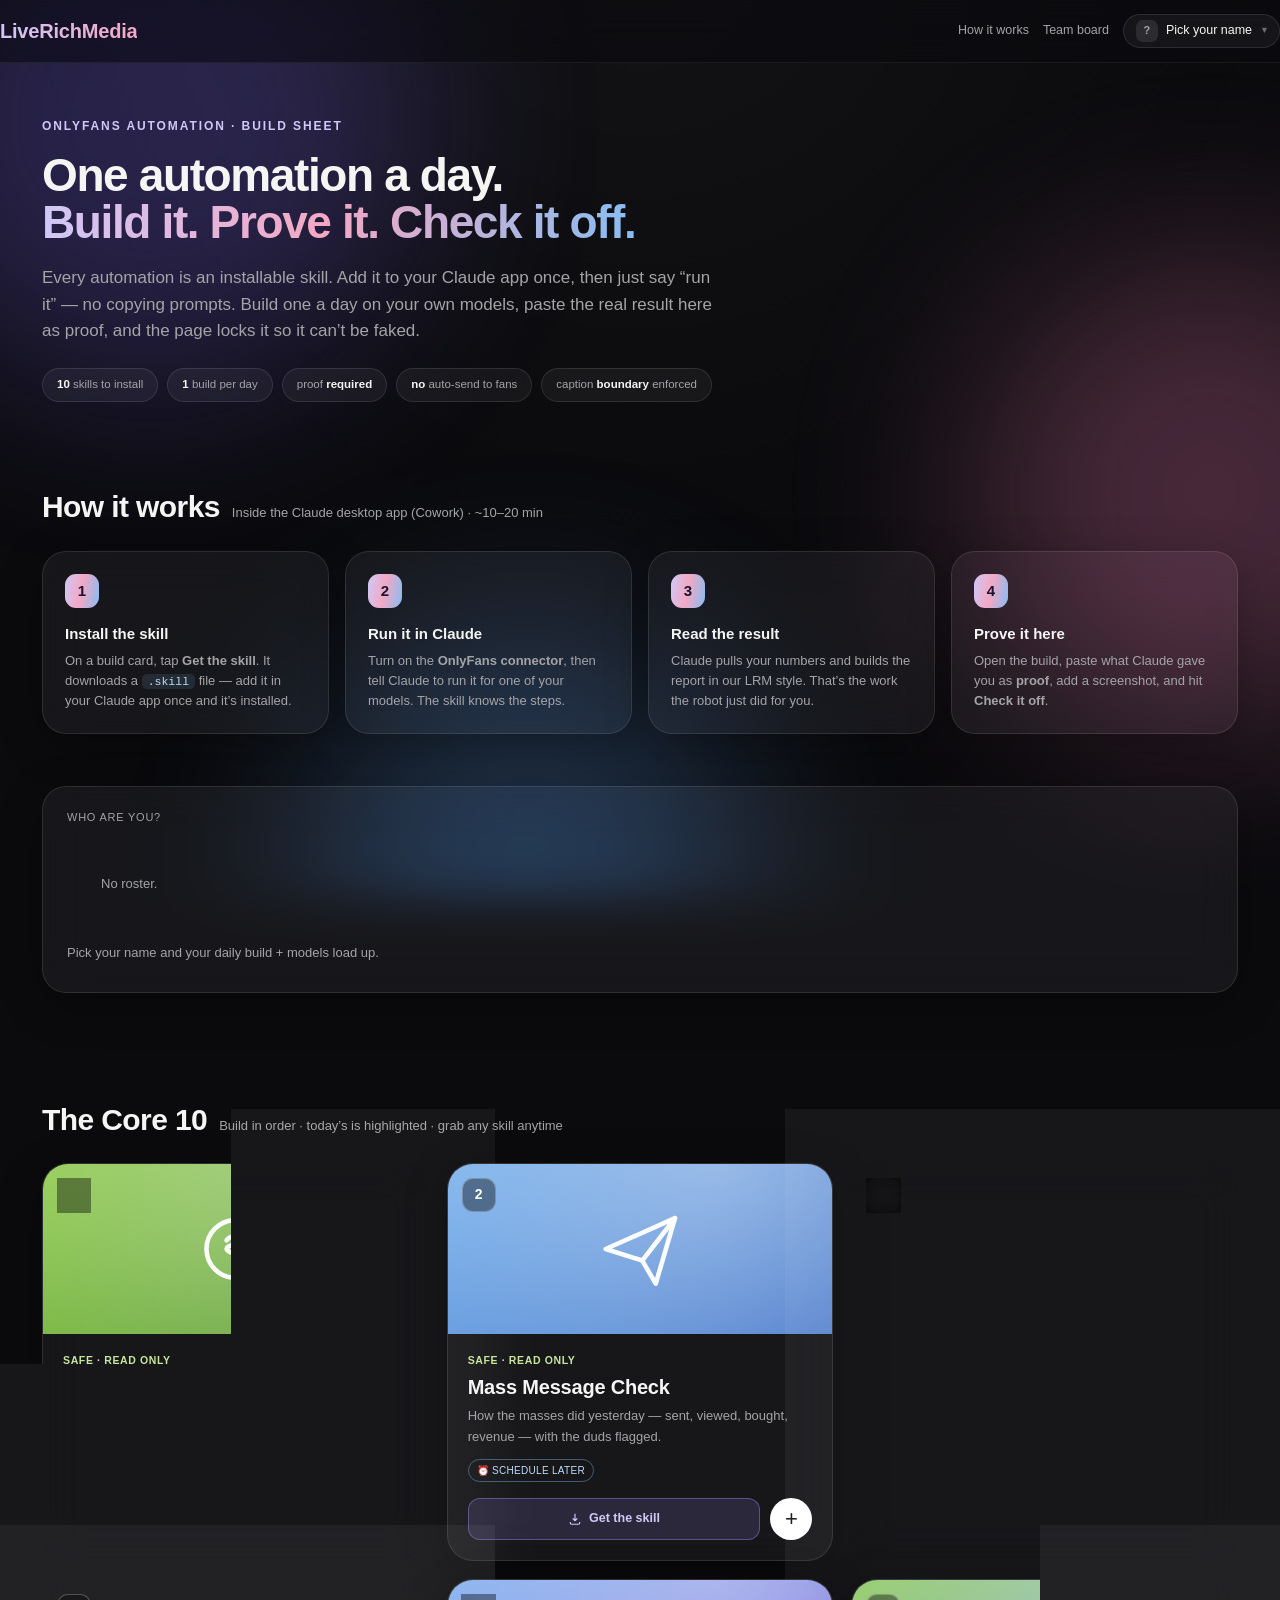
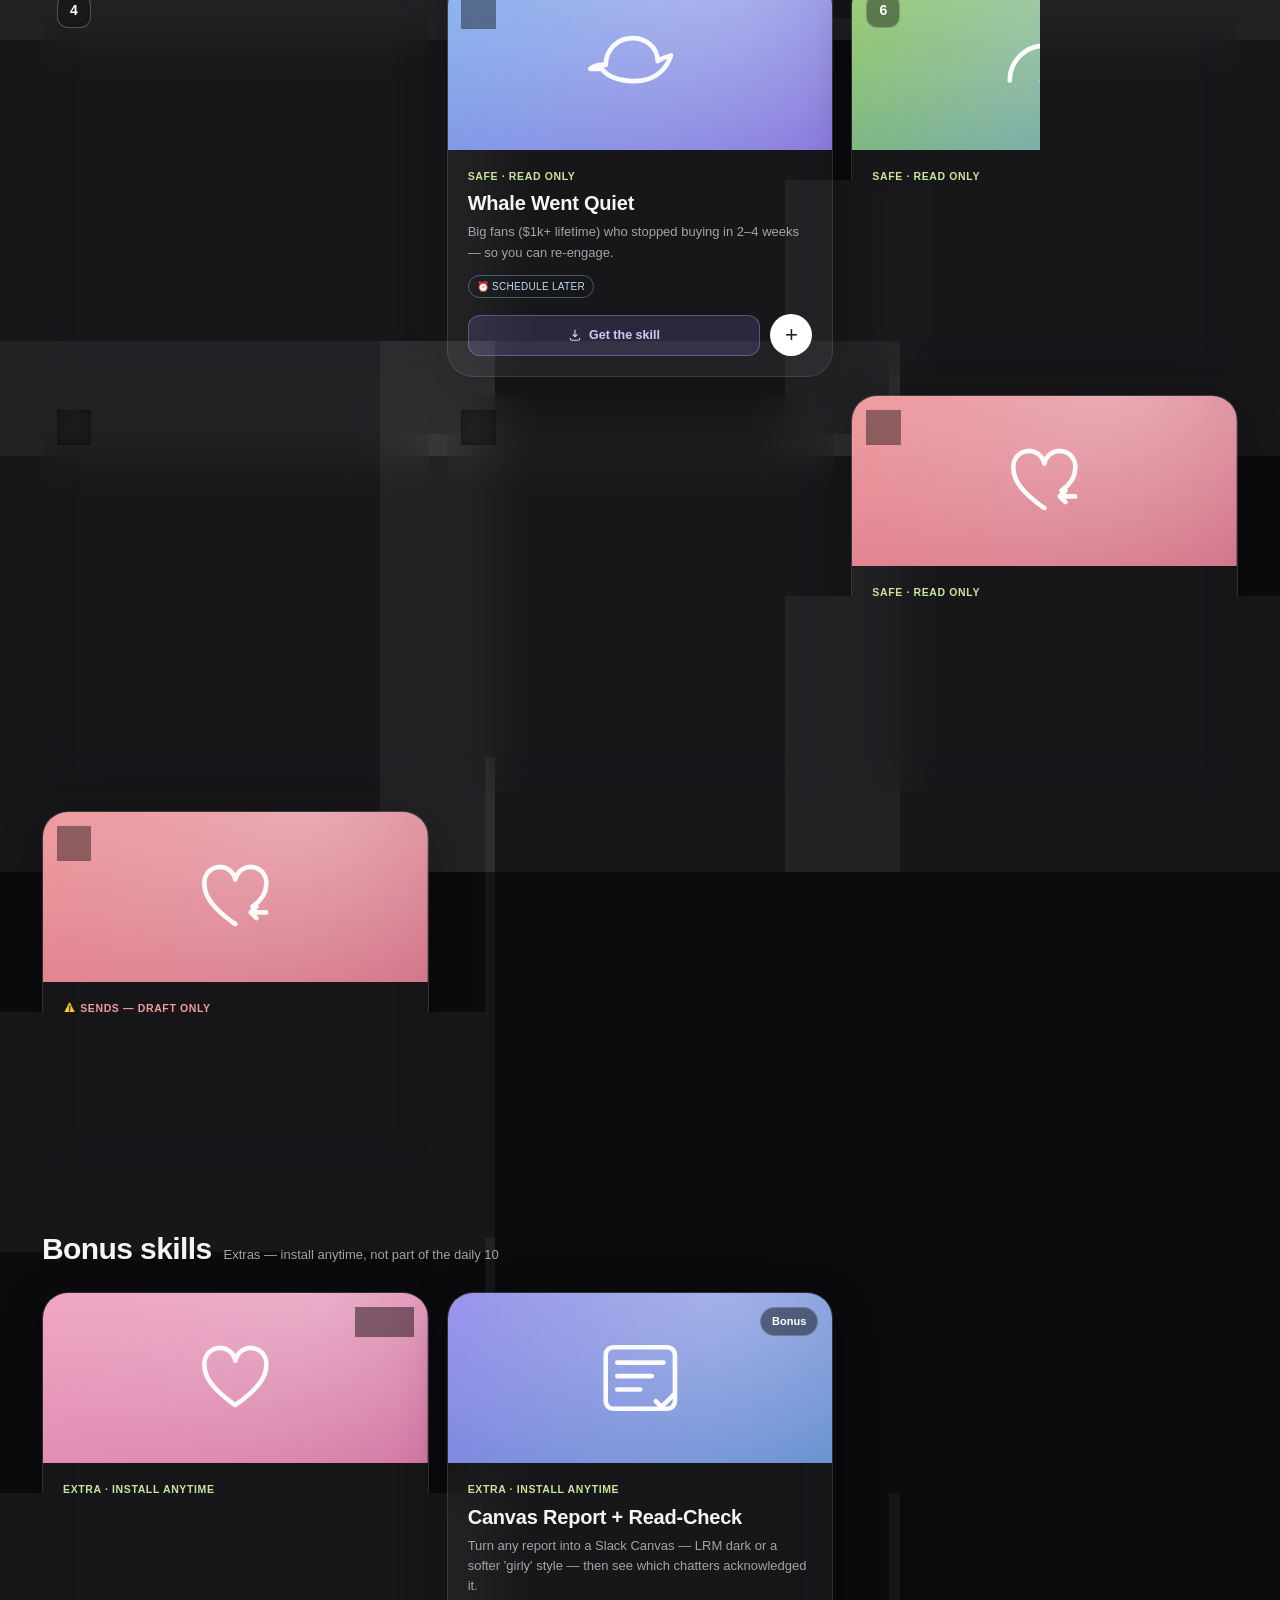
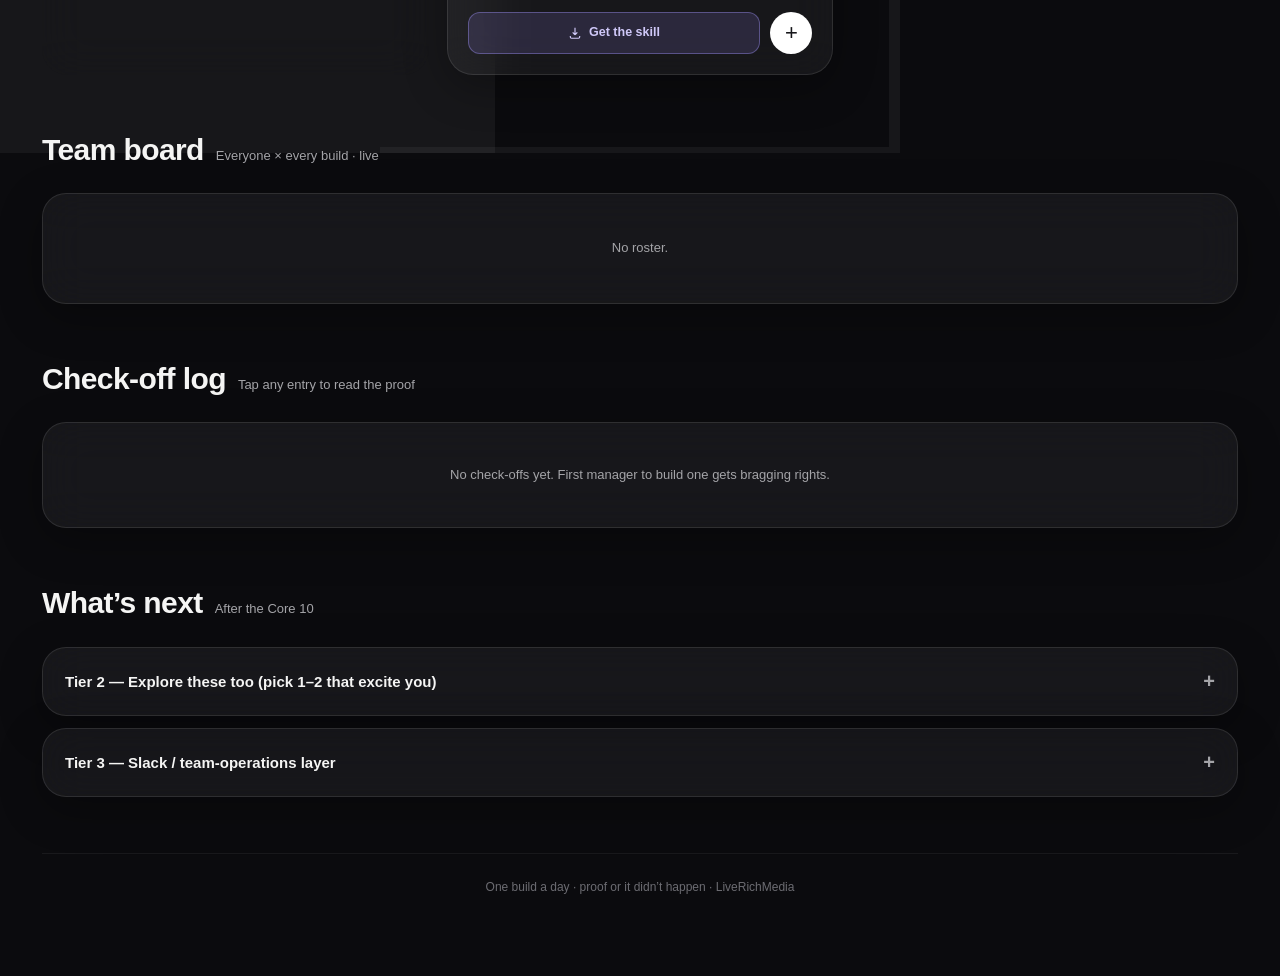
==== index.html @ c7549e35 "Graphic cards everywhere + bonus + animations" ====
<!DOCTYPE html>
<html lang="en">
<head>
<meta charset="UTF-8">
<meta name="viewport" content="width=device-width, initial-scale=1.0">
<title>LRM Build Tracker</title>
<style>
:root{
  --bg:#0b0b0e; --text:#f5f5f4; --muted:#a4a4a8; --faint:#6c6c72;
  --glass:rgba(255,255,255,0.05); --glass-2:rgba(255,255,255,0.08); --stroke:rgba(255,255,255,0.10); --stroke-2:rgba(255,255,255,0.06);
  --green:#9bd459; --green-t:#c7e69e; --amber:#f7c66e; --blue:#86bdf2; --blue-t:#bcdcfb; --purple:#9a8cf0; --purple-t:#cfc8f8; --pink:#f3a8c4; --red:#f29b9b;
  --grad:linear-gradient(100deg,#cfc8f8 0%,#f3a8c4 48%,#86bdf2 100%);
}
*{box-sizing:border-box;margin:0;padding:0}
html{scroll-behavior:smooth}
body{background:var(--bg);color:var(--text);font-family:-apple-system,BlinkMacSystemFont,"SF Pro Display","Segoe UI",Roboto,"Helvetica Neue",Arial,sans-serif;font-size:14px;line-height:1.55;-webkit-font-smoothing:antialiased;min-height:100vh;position:relative;overflow-x:hidden}
.mesh{position:fixed;inset:0;z-index:-2;overflow:hidden}
.blob{position:absolute;border-radius:50%;filter:blur(95px);opacity:.30;animation:float 24s ease-in-out infinite}
.b1{width:540px;height:540px;background:#6f5bd4;top:-150px;left:-120px}
.b2{width:480px;height:480px;background:#d36f9e;top:28%;right:-170px;animation-delay:-7s}
.b3{width:440px;height:440px;background:#4f86c6;bottom:-170px;left:24%;animation-delay:-13s}
@keyframes float{0%,100%{transform:translate(0,0) scale(1)}33%{transform:translate(44px,-32px) scale(1.08)}66%{transform:translate(-32px,44px) scale(.95)}}
.grain{position:fixed;inset:0;z-index:-1;background:radial-gradient(circle at 50% -10%,rgba(255,255,255,.04),transparent 55%);pointer-events:none}
.shell{max-width:1240px;margin:0 auto;padding:0 22px 80px}

.nav{position:sticky;top:0;z-index:60;margin:0 -22px;padding:14px 22px;background:rgba(11,11,14,0.6);backdrop-filter:blur(20px) saturate(140%);-webkit-backdrop-filter:blur(20px) saturate(140%);border-bottom:1px solid var(--stroke-2);display:flex;align-items:center;justify-content:space-between;gap:16px}
.brand{font-weight:700;font-size:20px;letter-spacing:-.01em;background:var(--grad);background-size:200% auto;-webkit-background-clip:text;background-clip:text;-webkit-text-fill-color:transparent;animation:shine 7s linear infinite}
@keyframes shine{to{background-position:200% center}}
.nav-right{display:flex;align-items:center;gap:14px;font-size:12.5px}
.nav-link{color:var(--muted);text-decoration:none;cursor:pointer}.nav-link:hover{color:var(--text)}
.who-pill{display:flex;align-items:center;gap:8px;background:var(--glass);border:1px solid var(--stroke);border-radius:999px;padding:5px 10px 5px 12px;cursor:pointer;backdrop-filter:blur(8px)}
.who-pill .dot{width:22px;height:22px;border-radius:7px;display:flex;align-items:center;justify-content:center;font-weight:700;font-size:11px}
.who-pill .chev{color:var(--faint);font-size:9px}

.hero{padding:54px 0 30px}
.hero .eyebrow{font-size:12px;letter-spacing:.16em;text-transform:uppercase;color:var(--purple-t);font-weight:600;margin-bottom:16px}
.hero h1{font-size:46px;font-weight:700;letter-spacing:-.03em;line-height:1.04}
.hero h1 .g{background:var(--grad);-webkit-background-clip:text;background-clip:text;-webkit-text-fill-color:transparent}
.hero .lede{font-size:17px;color:var(--muted);margin-top:18px;max-width:680px}
.chips{display:flex;flex-wrap:wrap;gap:9px;margin-top:24px}
.chip{font-size:11.5px;color:var(--muted);background:var(--glass);border:1px solid var(--stroke);border-radius:999px;padding:7px 14px;backdrop-filter:blur(8px)}
.chip b{color:var(--text);font-weight:600}

.glass{background:var(--glass);border:1px solid var(--stroke);border-radius:24px;backdrop-filter:blur(22px) saturate(130%);-webkit-backdrop-filter:blur(22px) saturate(130%);box-shadow:0 12px 44px rgba(0,0,0,.30)}
.reveal{opacity:0;transform:translateY(18px);transition:opacity .6s cubic-bezier(.2,.7,.2,1),transform .6s cubic-bezier(.2,.7,.2,1)}
.reveal.in{opacity:1;transform:none}

.sec{margin-top:52px}
.sec-h{display:flex;align-items:baseline;gap:12px;margin-bottom:20px;flex-wrap:wrap}
.sec-h h2{font-size:30px;font-weight:700;letter-spacing:-.02em}
.sec-h .sub{font-size:13px;color:var(--muted)}

.how{display:grid;grid-template-columns:repeat(4,1fr);gap:16px}
.step{padding:22px}
.step .n{width:34px;height:34px;border-radius:11px;background:var(--grad);color:#1a1330;font-weight:800;font-size:15px;display:flex;align-items:center;justify-content:center;margin-bottom:14px}
.step h4{font-size:15px;font-weight:600;margin-bottom:6px}
.step p{font-size:13px;color:var(--muted)}
.step code{font-family:ui-monospace,Menlo,monospace;font-size:11.5px;color:var(--blue-t);background:rgba(134,189,242,.12);padding:1px 6px;border-radius:5px}

.pickbar{padding:22px 24px}
.pb-label{font-size:11px;text-transform:uppercase;letter-spacing:.07em;color:var(--muted);margin-bottom:14px}
.mgr-row{display:flex;flex-wrap:wrap;gap:10px}
.mgr-chip{border:1px solid var(--stroke);background:rgba(255,255,255,.03);color:var(--text);border-radius:999px;padding:10px 19px;font-size:13.5px;cursor:pointer;transition:.18s}
.mgr-chip:hover{border-color:var(--purple);transform:translateY(-2px);background:rgba(154,140,240,.12)}
.mgr-chip.sel{background:var(--grad);color:#1a1330;border-color:transparent;font-weight:700}
.mgr-models{font-size:13px;color:var(--muted);margin-top:15px}.mgr-models b{color:var(--text);font-weight:600}
.mgr-note{font-size:13px;color:var(--amber);margin-top:6px}

.dash{display:grid;grid-template-columns:1.4fr 1fr 1fr;gap:16px}
.dcard{padding:24px 26px;position:relative;overflow:hidden}
.dcard .glow{position:absolute;top:-40px;right:-40px;width:150px;height:150px;border-radius:50%;filter:blur(55px);opacity:.5}
.dcard.g1 .glow{background:#9bd459}.dcard.g2 .glow{background:#86bdf2}.dcard.g3 .glow{background:#9a8cf0}
.dcard .label{font-size:11px;text-transform:uppercase;letter-spacing:.06em;color:var(--muted);position:relative}
.dcard .big{font-size:40px;font-weight:700;letter-spacing:-.03em;margin:6px 0;position:relative}
.dcard .small{font-size:13px;color:var(--muted);position:relative}
.pbar{height:10px;background:rgba(255,255,255,.08);border-radius:6px;overflow:hidden;margin-top:13px;position:relative}
.pbar>i{display:block;height:100%;background:linear-gradient(90deg,#9bd459,#c7e69e);border-radius:6px;transition:width .6s cubic-bezier(.2,.7,.2,1);position:relative}
.pbar>i::after{content:"";position:absolute;inset:0;background:linear-gradient(90deg,transparent,rgba(255,255,255,.5),transparent);transform:translateX(-100%);animation:sweep 2.6s infinite}
@keyframes sweep{to{transform:translateX(220%)}}

.spot{margin-top:16px;padding:28px;display:none;position:relative;overflow:hidden}
.spot.show{display:block}
.spot::before{content:"";position:absolute;top:-70px;left:-30px;width:240px;height:240px;border-radius:50%;background:var(--amber);filter:blur(85px);opacity:.16}
.spot.done-state::before{background:var(--green)}
.spot .kicker{font-size:11px;text-transform:uppercase;letter-spacing:.1em;color:var(--amber);font-weight:700;position:relative}
.spot.done-state .kicker{color:var(--green-t)}
.spot h3{font-size:28px;font-weight:700;letter-spacing:-.02em;margin:8px 0 6px;position:relative}
.spot .does{font-size:14px;color:var(--muted);max-width:720px;position:relative}
.spot .spot-btn{margin-top:18px;position:relative;display:inline-flex;align-items:center;gap:8px;background:#fff;color:#16161a;border:none;border-radius:999px;padding:12px 24px;font-size:14px;font-weight:600;cursor:pointer}

/* Apple-style card grid */
.grid{display:grid;grid-template-columns:repeat(auto-fill,minmax(290px,1fr));gap:18px}
.card{border-radius:26px;overflow:hidden;background:var(--glass);border:1px solid var(--stroke);backdrop-filter:blur(22px);box-shadow:0 12px 44px rgba(0,0,0,.30);display:flex;flex-direction:column;transition:transform .22s,box-shadow .22s,border-color .22s;cursor:pointer}
.card:hover{transform:translateY(-4px);box-shadow:0 22px 60px rgba(0,0,0,.4)}
.card.today{border-color:rgba(247,198,110,.6);box-shadow:0 0 0 1px rgba(247,198,110,.45),0 22px 60px rgba(0,0,0,.4)}
.card.done{border-color:rgba(155,212,89,.45)}
.card.locked{opacity:.5}
.art{position:relative;height:170px;display:block}
.art svg{width:100%;height:100%;display:block}
.art .daychip{position:absolute;top:14px;left:14px;width:34px;height:34px;border-radius:11px;background:rgba(0,0,0,.4);backdrop-filter:blur(6px);color:#fff;font-weight:700;font-size:14px;display:flex;align-items:center;justify-content:center;border:1px solid rgba(255,255,255,.25)}
.art .statechip{position:absolute;top:14px;right:14px;font-size:11px;font-weight:700;padding:5px 11px;border-radius:999px;background:rgba(0,0,0,.45);backdrop-filter:blur(6px);border:1px solid rgba(255,255,255,.2)}
.art .statechip.tdy{color:#16161a;background:var(--amber);border-color:transparent}
.art .statechip.ok{color:#16330a;background:var(--green);border-color:transparent}
.art .statechip.lk{color:#fff}
.cbody{padding:18px 20px 20px;display:flex;flex-direction:column;flex:1}
.kick{font-size:10.5px;text-transform:uppercase;letter-spacing:.06em;font-weight:700;margin-bottom:8px}
.kick.safe{color:var(--green-t)}.kick.sends{color:var(--red)}
.ctitle{font-size:20px;font-weight:700;letter-spacing:-.01em;line-height:1.15}
.cdesc{font-size:13px;color:var(--muted);margin-top:7px;flex:1}
.minibadges{display:flex;flex-wrap:wrap;gap:5px;margin-top:12px}
.mb{font-size:10px;text-transform:uppercase;letter-spacing:.03em;padding:3px 8px;border-radius:999px;border:1px solid var(--stroke);color:var(--muted)}
.mb.sched{color:var(--blue-t);border-color:rgba(134,189,242,.4)}
.mb.deep{color:var(--purple-t);border-color:rgba(154,140,240,.4)}
.mb.cap{color:var(--amber);border-color:rgba(247,198,110,.4)}
.cfoot{display:flex;align-items:center;gap:10px;margin-top:16px}
.skill-btn{flex:1;display:inline-flex;align-items:center;justify-content:center;gap:7px;background:rgba(154,140,240,.16);border:1px solid rgba(154,140,240,.42);color:var(--purple-t);border-radius:12px;padding:10px;font-size:12.5px;font-weight:600;text-decoration:none;transition:.15s}
.skill-btn:hover{background:rgba(154,140,240,.28)}
.skill-btn svg{width:14px;height:14px}
.plus{width:42px;height:42px;border-radius:50%;background:#fff;color:#16161a;border:none;font-size:22px;font-weight:400;display:flex;align-items:center;justify-content:center;cursor:pointer;flex-shrink:0;transition:.15s;line-height:1}
.plus:hover{transform:scale(1.08)}
.plus.lk{background:rgba(255,255,255,.12);color:var(--faint)}
/* motion */
@keyframes cardIn{from{opacity:0;transform:translateY(16px)}to{opacity:1;transform:none}}
.card,.tcard{animation:cardIn .55s cubic-bezier(.2,.7,.2,1) both}
.art svg{animation:breathe 9s ease-in-out infinite;transform-origin:center}
@keyframes breathe{0%,100%{transform:scale(1)}50%{transform:scale(1.045)}}
.card .art::after{content:"";position:absolute;inset:0;background:linear-gradient(115deg,transparent 30%,rgba(255,255,255,.28) 50%,transparent 70%);transform:translateX(-120%);transition:transform .8s ease}
.card:hover .art::after{transform:translateX(120%)}
/* tier graphic cards */
.tier-grid{display:grid;grid-template-columns:repeat(auto-fill,minmax(248px,1fr));gap:14px}
.tcard{border-radius:18px;overflow:hidden;background:var(--glass);border:1px solid var(--stroke);display:flex;flex-direction:column;transition:transform .2s,box-shadow .2s,border-color .2s;position:relative}
.tcard:hover{transform:translateY(-3px);box-shadow:0 16px 44px rgba(0,0,0,.34);border-color:var(--stroke)}
.tart{height:58px;position:relative;overflow:hidden}
.tart svg{width:100%;height:100%;display:block}
.tart::after{content:"";position:absolute;inset:0;background:linear-gradient(115deg,transparent 30%,rgba(255,255,255,.25) 50%,transparent 70%);transform:translateX(-120%);transition:transform .8s ease}
.tcard:hover .tart::after{transform:translateX(120%)}
.tb{padding:13px 15px 15px}
.tb .tt{font-size:13.5px;font-weight:600;letter-spacing:-.01em}
.tb .td{font-size:12px;color:var(--muted);margin-top:4px;line-height:1.45}
.tb .ttag{display:inline-block;margin-top:9px;font-size:10px;text-transform:uppercase;letter-spacing:.05em;color:var(--blue-t);background:rgba(134,189,242,.12);border:1px solid rgba(134,189,242,.3);border-radius:999px;padding:2px 8px}

/* modal */
.modal-bg{position:fixed;inset:0;z-index:100;background:rgba(0,0,0,.6);backdrop-filter:blur(8px);display:none;align-items:flex-start;justify-content:center;padding:40px 16px;overflow-y:auto}
.modal-bg.open{display:flex}
.modal{max-width:640px;width:100%;background:#161619;border:1px solid var(--stroke);border-radius:26px;overflow:hidden;box-shadow:0 30px 90px rgba(0,0,0,.6);animation:pop .25s cubic-bezier(.2,.8,.2,1)}
@keyframes pop{from{opacity:0;transform:translateY(18px) scale(.98)}to{opacity:1;transform:none}}
.m-art{height:150px;position:relative}.m-art svg{width:100%;height:100%}
.m-close{position:absolute;top:14px;right:14px;width:34px;height:34px;border-radius:50%;background:rgba(0,0,0,.5);backdrop-filter:blur(6px);border:1px solid rgba(255,255,255,.2);color:#fff;font-size:18px;cursor:pointer;display:flex;align-items:center;justify-content:center}
.m-body{padding:24px}
.m-body h3{font-size:24px;font-weight:700;letter-spacing:-.01em}
.m-body .mdesc{font-size:14px;color:var(--muted);margin-top:8px}
.m-badges{display:flex;flex-wrap:wrap;gap:6px;margin-top:14px}
.badge{font-size:10.5px;text-transform:uppercase;letter-spacing:.04em;padding:4px 10px;border-radius:999px;border:1px solid var(--stroke);color:var(--muted)}
.badge.safe{color:var(--green-t);border-color:rgba(155,212,89,.4)}
.badge.sends{color:var(--red);border-color:rgba(242,155,155,.45);background:rgba(242,155,155,.08)}
.badge.sched{color:var(--blue-t);border-color:rgba(134,189,242,.4)}
.badge.deep{color:var(--purple-t);border-color:rgba(154,140,240,.4)}
.badge.cap{color:var(--amber);border-color:rgba(247,198,110,.4)}
.m-skill{display:inline-flex;align-items:center;gap:8px;margin-top:18px;background:rgba(154,140,240,.16);border:1px solid rgba(154,140,240,.42);color:var(--purple-t);border-radius:12px;padding:11px 18px;font-size:13px;font-weight:600;text-decoration:none}
.m-skill svg{width:15px;height:15px}
.run{margin-top:18px;background:rgba(0,0,0,.28);border:1px solid var(--stroke-2);border-radius:16px;padding:18px}
.run .rt{font-size:11px;text-transform:uppercase;letter-spacing:.06em;color:var(--muted);margin-bottom:14px}
.run ol{list-style:none;counter-reset:r;display:flex;flex-direction:column;gap:13px}
.run li{counter-increment:r;position:relative;padding-left:36px;font-size:13.5px}
.run li::before{content:counter(r);position:absolute;left:0;top:-1px;width:24px;height:24px;border-radius:8px;background:var(--glass-2);border:1px solid var(--stroke);color:var(--text);font-size:11px;font-weight:700;display:flex;align-items:center;justify-content:center}
.run li .h{font-weight:600}.run li .d{color:var(--muted);display:block;margin-top:2px;font-size:12.5px}
.run code{font-family:ui-monospace,Menlo,monospace;font-size:11.5px;color:var(--blue-t);background:rgba(134,189,242,.12);padding:1px 6px;border-radius:5px}
.run .ps{color:var(--purple-t);font-weight:700}
.prompt-box{margin-top:14px;background:rgba(0,0,0,.45);border:1px solid var(--stroke);border-radius:14px;padding:14px 14px 14px 16px;position:relative}
.prompt-box .pl{font-size:10px;text-transform:uppercase;letter-spacing:.06em;color:var(--faint);margin-bottom:6px}
.prompt-box .pt{color:#e9f1e1;font-family:ui-monospace,Menlo,monospace;font-size:12.5px;white-space:pre-wrap;line-height:1.5;padding-right:74px}
.prompt-box .hl{color:var(--amber);font-weight:700}
.copy{position:absolute;top:12px;right:12px;background:var(--grad);border:none;color:#1a1330;border-radius:8px;padding:6px 14px;font-size:11.5px;font-weight:700;cursor:pointer}
.endpoint{font-size:11.5px;color:var(--muted);margin-top:12px}.endpoint code{font-family:ui-monospace,Menlo,monospace;color:var(--blue-t);font-size:11px}
.warn{border-radius:12px;padding:11px 14px;font-size:12.5px;margin-top:14px;line-height:1.5}
.warn.cap{background:rgba(247,198,110,.1);border-left:3px solid var(--amber);color:var(--amber)}
.warn.snd{background:rgba(242,155,155,.1);border-left:3px solid var(--red);color:var(--red)}
.warn b{font-weight:700}
.form{margin-top:18px}
.form .fl{font-size:11px;text-transform:uppercase;letter-spacing:.05em;color:var(--muted);margin-bottom:8px;font-weight:600}
.form textarea{width:100%;min-height:120px;background:rgba(0,0,0,.4);border:1px solid var(--stroke);border-radius:12px;color:var(--text);padding:12px 14px;font-size:13px;font-family:ui-monospace,Menlo,monospace;resize:vertical;line-height:1.5}
.form textarea:focus{outline:none;border-color:var(--purple)}
.cc{font-size:11px;color:var(--faint);margin-top:6px}.cc.ok{color:var(--green-t)}
.filerow{display:flex;align-items:center;gap:10px;margin-top:14px;flex-wrap:wrap}
.filerow input[type=file]{font-size:12px;color:var(--muted)}
.submit{margin-top:16px;width:100%;background:linear-gradient(90deg,#9bd459,#7fc04a);color:#16330a;border:none;border-radius:13px;padding:13px;font-size:14.5px;font-weight:700;cursor:pointer;transition:.15s}
.submit:hover{filter:brightness(1.06)}.submit:disabled{opacity:.4;cursor:not-allowed}
.fmsg{font-size:12.5px;margin-top:10px}.fmsg.err{color:var(--red)}.fmsg.ok{color:var(--green-t)}
.proof{margin-top:16px;background:rgba(155,212,89,.08);border-left:3px solid var(--green);border-radius:12px;padding:14px 16px;font-size:12.5px}
.proof .pm{color:var(--green-t);font-weight:600;margin-bottom:6px}
.proof pre{white-space:pre-wrap;color:var(--muted);font-size:12px;font-family:ui-monospace,Menlo,monospace;max-height:200px;overflow-y:auto}
.proof a{color:var(--blue-t)}
.lockmsg{margin-top:16px;color:var(--muted);font-size:13px;background:rgba(255,255,255,.04);border:1px solid var(--stroke-2);border-radius:12px;padding:14px}

.board-wrap{padding:10px;overflow-x:auto}
table.board{width:100%;border-collapse:collapse;font-size:12px;min-width:700px}
table.board th{font-size:10.5px;text-transform:uppercase;letter-spacing:.04em;color:var(--muted);font-weight:600;text-align:center;padding:13px 6px;border-bottom:1px solid var(--stroke)}
table.board th:first-child{text-align:left;padding-left:16px}
table.board td{padding:10px 6px;text-align:center;border-bottom:1px solid var(--stroke-2)}
table.board tr:last-child td{border-bottom:none}
table.board td:first-child{text-align:left;font-weight:600;white-space:nowrap;padding-left:16px}
table.board tr:hover td{background:rgba(255,255,255,.03)}
.cell{display:inline-flex;align-items:center;justify-content:center;width:24px;height:24px;border-radius:7px;font-size:11px}
.cell.done{background:rgba(155,212,89,.22);color:var(--green-t);border:1px solid rgba(155,212,89,.5)}
.cell.pending{background:rgba(255,255,255,.04);color:#46464a;border:1px solid var(--stroke-2)}
.cnt{font-variant-numeric:tabular-nums;color:var(--muted);font-weight:600}

.feed{padding:8px 20px}
.frow{display:flex;gap:14px;padding:15px 0;border-bottom:1px solid var(--stroke-2);font-size:13px;cursor:pointer;align-items:center}
.frow:last-child{border-bottom:none}
.fav{width:38px;height:38px;border-radius:11px;display:flex;align-items:center;justify-content:center;font-weight:700;flex-shrink:0;font-size:15px}
.finfo{flex:1;min-width:0}.fname{font-weight:600}.fmeta{color:var(--muted);font-size:12px;margin-top:1px}
.fdate{color:var(--faint);font-size:11.5px;white-space:nowrap}
.fproof{display:none;padding:0 0 14px 52px}.fproof.open{display:block}

details.ref{padding:18px 22px;margin-bottom:12px}
details.ref summary{cursor:pointer;font-size:15px;font-weight:600;list-style:none;display:flex;justify-content:space-between;align-items:center}
details.ref summary::-webkit-details-marker{display:none}
details.ref summary::after{content:"+";color:var(--muted);font-size:20px}
details.ref[open] summary::after{content:"\2013"}
details.ref .rb{margin-top:14px;font-size:13px;color:var(--muted)}
details.ref .ri{padding:9px 0;border-bottom:1px solid var(--stroke-2)}
details.ref .ri:last-child{border-bottom:none}
details.ref .ri b{color:var(--text);font-weight:600}

.empty{text-align:center;color:var(--muted);padding:34px;font-size:13px}
.foot{text-align:center;margin-top:56px;padding-top:24px;border-top:1px solid var(--stroke-2);font-size:12px;color:var(--faint)}

@media (max-width:900px){.how{grid-template-columns:1fr 1fr}.dash{grid-template-columns:1fr}.hero h1{font-size:38px}}
@media (max-width:600px){
  .shell{padding:0 14px 50px}.hero{padding:40px 0 22px}.hero h1{font-size:32px}.hero .lede{font-size:15px}
  .how{grid-template-columns:1fr}.nav-right .nav-link{display:none}.sec-h h2{font-size:24px}
  .grid{grid-template-columns:1fr}
}
</style>
</head>
<body>
<div class="mesh"><div class="blob b1"></div><div class="blob b2"></div><div class="blob b3"></div></div>
<div class="grain"></div>

<div class="nav">
  <div class="brand">LiveRichMedia</div>
  <div class="nav-right">
    <a class="nav-link" onclick="document.getElementById('how').scrollIntoView()">How it works</a>
    <a class="nav-link" onclick="document.getElementById('board').scrollIntoView()">Team board</a>
    <div class="who-pill" onclick="document.getElementById('pick').scrollIntoView()"><span class="dot" id="navDot" style="background:rgba(255,255,255,.1);color:#a4a4a8">?</span><span id="navWho">Pick your name</span><span class="chev">▼</span></div>
  </div>
</div>

<div class="shell">
  <div class="hero reveal">
    <div class="eyebrow">OnlyFans automation · build sheet</div>
    <h1>One automation a day.<br><span class="g">Build it. Prove it. Check it off.</span></h1>
    <p class="lede">Every automation is an installable skill. Add it to your Claude app once, then just say “run it” — no copying prompts. Build one a day on your own models, paste the real result here as proof, and the page locks it so it can’t be faked.</p>
    <div class="chips">
      <span class="chip"><b>10</b> skills to install</span>
      <span class="chip"><b>1</b> build per day</span>
      <span class="chip">proof <b>required</b></span>
      <span class="chip"><b>no</b> auto-send to fans</span>
      <span class="chip">caption <b>boundary</b> enforced</span>
    </div>
  </div>

  <div class="sec reveal" id="how">
    <div class="sec-h"><h2>How it works</h2><span class="sub">Inside the Claude desktop app (Cowork) · ~10–20 min</span></div>
    <div class="how">
      <div class="step glass"><div class="n">1</div><h4>Install the skill</h4><p>On a build card, tap <b>Get the skill</b>. It downloads a <code>.skill</code> file — add it in your Claude app once and it’s installed.</p></div>
      <div class="step glass"><div class="n">2</div><h4>Run it in Claude</h4><p>Turn on the <b>OnlyFans connector</b>, then tell Claude to run it for one of your models. The skill knows the steps.</p></div>
      <div class="step glass"><div class="n">3</div><h4>Read the result</h4><p>Claude pulls your numbers and builds the report in our LRM style. That’s the work the robot just did for you.</p></div>
      <div class="step glass"><div class="n">4</div><h4>Prove it here</h4><p>Open the build, paste what Claude gave you as <b>proof</b>, add a screenshot, and hit <b>Check it off</b>.</p></div>
    </div>
  </div>

  <div class="sec reveal" id="pick">
    <div class="pickbar glass">
      <div class="pb-label">Who are you?</div>
      <div class="mgr-row" id="mgrRow"><span class="empty">Loading roster…</span></div>
      <div class="mgr-models" id="mgrModels"></div>
      <div class="mgr-note" id="mgrNote"></div>
    </div>
  </div>

  <div class="sec reveal">
    <div class="dash" id="dash"></div>
    <div class="spot glass" id="spot"></div>
  </div>

  <div class="sec reveal">
    <div class="sec-h"><h2>The Core 10</h2><span class="sub">Build in order · today’s is highlighted · grab any skill anytime</span></div>
    <div class="grid" id="buildGrid"><div class="empty">Loading…</div></div>
  </div>

  <div class="sec reveal">
    <div class="sec-h"><h2>Bonus skills</h2><span class="sub">Extras — install anytime, not part of the daily 10</span></div>
    <div class="grid" id="bonusGrid"></div>
  </div>

  <div class="sec reveal" id="board">
    <div class="sec-h"><h2>Team board</h2><span class="sub">Everyone × every build · live</span></div>
    <div class="board-wrap glass" id="boardCard"><div class="empty">Loading…</div></div>
  </div>

  <div class="sec reveal">
    <div class="sec-h"><h2>Check-off log</h2><span class="sub">Tap any entry to read the proof</span></div>
    <div class="feed glass" id="feedCard"><div class="empty">Loading…</div></div>
  </div>

  <div class="sec reveal">
    <div class="sec-h"><h2>What’s next</h2><span class="sub">After the Core 10</span></div>
    <details class="ref glass"><summary>Tier 2 — Explore these too (pick 1–2 that excite you)</summary><div class="rb" id="t2"></div></details>
    <details class="ref glass"><summary>Tier 3 — Slack / team-operations layer</summary><div class="rb" id="t3"></div></details>
  </div>

  <div class="foot">One build a day · proof or it didn’t happen · LiveRichMedia</div>
</div>

<div class="modal-bg" id="modalBg" onclick="if(event.target===this)closeModal()"><div class="modal" id="modalInner"></div></div>

<script>
const SUPA='https://hqvtbfainhtkfptglfuv.supabase.co';
const KEY='eyJhbGciOiJIUzI1NiIsInR5cCI6IkpXVCJ9.eyJpc3MiOiJzdXBhYmFzZSIsInJlZiI6ImhxdnRiZmFpbmh0a2ZwdGdsZnV2Iiwicm9sZSI6ImFub24iLCJpYXQiOjE3NzE2MTI2NjEsImV4cCI6MjA4NzE4ODY2MX0.ZCxTY3aslMdcBuy3QNl5IVR4dTWn7SRM5SvkmdUgAT4';
const H={'apikey':KEY,'Authorization':'Bearer '+KEY};
const MIN_PROOF=40;
const SKILL_BASE='https://liverichtravel.github.io/lrm-build-tracker/skills/';

/* ---- per-skill art (gradient + glyph) ---- */
const ICON={
 b1:['#9bd459','#4f8f2e','<circle cx="32" cy="32" r="15"/><path d="M32 23v18M27.5 27.5a4.5 3.5 0 018 0c0 2.6-8 1.6-8 4.6a4.5 3.5 0 008 0"/>'],
 b2:['#86bdf2','#3f6fc4','<path d="M14 32 50 16 40 50 33 38z"/><path d="M33 38 50 16"/>'],
 b3:['#f7c66e','#d98f2c','<path d="M24 18h16v6a8 8 0 01-16 0zM20 19h-4v3a5 5 0 005 5M44 19h4v3a5 5 0 01-5 5M27 38h10M30 38v5M34 38v5M26 46h12"/>'],
 b4:['#9a8cf0','#5f4cc8','<path d="M14 26l8 8 10-14 10 14 8-8-4 22H18z"/>'],
 b5:['#86bdf2','#7b5fd6','<path d="M12 34c5 7 22 9 30 2 4-3 6-9 6-9-4 1-7 3-7 3 0-7-6-12-13-12-8 0-14 6-14 14 0 0-5-1-8 2zM41 28v.1"/>'],
 b6:['#9bd459','#4f86c6','<path d="M14 40a18 18 0 1136 0" /><path d="M32 40l11-8"/><circle cx="32" cy="40" r="2.5" fill="currentColor" stroke="none"/>'],
 b7:['#f7c66e','#d36f9e','<path d="M14 36h36l-4 8H18zM32 14v18M32 14l9 5-9 4" /><circle cx="46" cy="20" r="2.5" fill="currentColor" stroke="none"/>'],
 b8:['#9a8cf0','#d36f9e','<path d="M14 46V30M26 46V20M38 46V34M50 46V24"/>'],
 b9:['#f3a8c4','#c85f93','<rect x="20" y="14" width="24" height="36" rx="4"/><path d="M27 14h10v5H27zM26 28h12M26 35h9"/>'],
 b8s:['','',''],
 b10:['#f29b9b','#c85f7a','<path d="M32 46S16 36 16 26a8 8 0 0116-3 8 8 0 0116 3c0 4-3 8-7 11"/><path d="M40 40h8M40 40l3-3M40 40l3 3"/>']
};
function artSVG(b,big){
  const ic=ICON[b.id]||['#9a8cf0','#5f4cc8','<circle cx="32" cy="32" r="14"/>'];
  return `<svg viewBox="0 0 200 ${big?150:170}" preserveAspectRatio="xMidYMid slice" xmlns="http://www.w3.org/2000/svg">
    <defs>
      <linearGradient id="g-${b.id}${big?'m':''}" x1="0" y1="0" x2="1" y2="1">
        <stop offset="0" stop-color="${ic[0]}"/><stop offset="1" stop-color="${ic[1]}"/>
      </linearGradient>
      <radialGradient id="rg-${b.id}${big?'m':''}" cx="0.7" cy="0.2" r="0.9">
        <stop offset="0" stop-color="rgba(255,255,255,.35)"/><stop offset="1" stop-color="rgba(255,255,255,0)"/>
      </radialGradient>
    </defs>
    <rect width="200" height="${big?150:170}" fill="url(#g-${b.id}${big?'m':''})"/>
    <rect width="200" height="${big?150:170}" fill="url(#rg-${b.id}${big?'m':''})"/>
    <g transform="translate(${100-32} ${(big?75:85)-32})" fill="none" stroke="rgba(255,255,255,.96)" stroke-width="2.4" stroke-linecap="round" stroke-linejoin="round">${ic[2]}</g>
  </svg>`;
}

const BUILDS=[
 {id:'b1',day:1,name:'Morning Money Report',skill:'of-morning-money',sched:true,deep:false,sends:false,caption:false,
  does:"Yesterday's earnings in one card: total + subs, tips, messages — and whether she's up or down.",
  prompt:"Run my Morning Money skill for [model] (yesterday's earnings: total, subs, tips, messages, up or down vs the day before, LRM style).",
  endpoint:'getEarnings, getEarningsOverview',result:'A dark LRM card with total earnings, the breakdown, and an up/down arrow vs the prior day.'},
 {id:'b2',day:2,name:'Mass Message Check',skill:'of-mass-check',sched:true,deep:false,sends:false,caption:false,
  does:'How the masses did yesterday — sent, viewed, bought, revenue — with the duds flagged.',
  prompt:"Run my Mass Message Check skill for [model] (yesterday's masses: sent, viewed, bought, revenue; flag the duds).",
  endpoint:'massMessages, getMassMessageOverview',result:'A list of yesterday’s masses with sent/viewed/bought/revenue and the duds flagged.'},
 {id:'b3',day:3,name:'Top Sellers Library',skill:'of-top-sellers',sched:false,deep:false,sends:false,caption:true,
  does:'The captions that sold the most over 90 days — proven winners chatters should reuse.',
  prompt:"Run my Top Sellers skill for [model] (top 20 captions by number of sales over 90 days). Study only — no explicit wording.",
  endpoint:'massMessages (filter by purchases)',result:'A top-20 list of proven captions with how many times each sold.'},
 {id:'b4',day:4,name:'Top Fans / VIP Watch',skill:'of-vip-watch',sched:true,deep:false,sends:false,caption:false,
  does:'Top 20 spenders ranked, with tip/message/sub breakdown, VIPs highlighted.',
  prompt:"Run my VIP Watch skill for [model] (top 20 spenders, tips/messages/subs breakdown, VIPs highlighted).",
  endpoint:'listTopFans',result:'A ranked top-20 spender card with the breakdown and VIPs marked.'},
 {id:'b5',day:5,name:'Whale Went Quiet',skill:'of-whale-quiet',sched:true,deep:false,sends:false,caption:false,
  does:'Big fans ($1k+ lifetime) who stopped buying in 2–4 weeks — so you can re-engage.',
  prompt:"Run my Whale Went Quiet skill for [model] ($1k+ lifetime fans who haven't bought in 2–4 weeks, with their old spend).",
  endpoint:'listTopFans + transaction history',result:'A short list of lapsed whales with names and their old spend.'},
 {id:'b6',day:6,name:'Chatter Scorecard',skill:'of-chatter-scorecard',sched:true,deep:true,sends:false,caption:false,
  does:'Grades each chatter 0–100 on relationship, value, VIP funnel, dead-ends — with real examples.',
  prompt:"Run my Chatter Scorecard skill for [model] (grade each chatter 0–100 on relationship, value, VIP funnel, no dead-ends; 3 good + 3 bad real examples).",
  endpoint:'directMessages',result:'A scorecard per chatter (0–100) with three good and three bad real message examples.'},
 {id:'b7',day:7,name:'Missed-Boat Alert',skill:'of-missed-boat',sched:true,deep:true,sends:false,caption:false,
  does:'Fans who showed a buying signal this shift but got a flat reply or were left unread.',
  prompt:"Run my Missed-Boat skill for [model] (this shift's fans who showed a buying signal but got a flat reply or were left unread).",
  endpoint:'directMessages',result:'A list of buying-signal fans who slipped through this shift.'},
 {id:'b9',day:8,name:'Price-Band Read',skill:'of-price-band',sched:true,deep:false,sends:false,caption:false,
  does:'Sales split into cheap / mid / big bands — what’s working, what’s flopping, video vs photo.',
  prompt:"Run my Price-Band skill for [model] (last 3 weeks split into cheap/mid/big bands: what's selling, what's flopping, video vs photo).",
  endpoint:'massMessages, getEarnings',result:'A price-band breakdown showing winners, flops, and video-vs-photo demand.'},
 {id:'b10',day:9,name:'Daily Lesson Plan',skill:'of-daily-lesson',sched:true,deep:false,sends:false,caption:false,
  does:'One game plan: what’s selling, best price points today, 5 proven captions, who to prioritize.',
  prompt:"Run my Daily Lesson Plan skill for [model] (what's selling now, best price points today, 5 proven captions, fans to prioritize).",
  endpoint:'combines Mass Check, Top Sellers, VIP Watch, Price-Band',result:'A one-card game plan: what to push, price points, 5 captions, fans to prioritize.'},
 {id:'b8',day:10,name:'Fan Recovery Draft',skill:'of-fan-recovery',sched:false,deep:false,sends:true,caption:false,
  does:'Drafts a warm check-in to each missed fan — you approve before anything sends.',
  prompt:"Run my Fan Recovery skill for [model] (draft a check-in for each missed fan). Show me the drafts — DO NOT send until I approve.",
  endpoint:'directMessages (read) → sendMessage (only after approval)',result:'A set of draft check-in messages, one per fan — nothing sent. You review, then approve each.'}
];
/* map b8 art to its real key */
ICON['b8']=ICON['b10']; // fan recovery uses heart glyph

const BONUS=[
 {id:'x1',name:'Model Daily Report',skill:'of-model-daily-report',sends:false,
  does:"A warm daily recap for the MODEL — her wins yesterday, written to encourage. Ready for you to send on a good day.",
  prompt:"Run my Model Daily Report skill for [model]. Pull yesterday's earnings and wins, write a warm recap I can send her — lead with the good news if she's up. Draft only, I'll send it.",
  endpoint:'getEarnings, getMassMessageOverview, listTopFans',result:'A warm, on-brand recap addressed to the model — draft only, you send it.'},
 {id:'x2',name:'Canvas Report + Read-Check',skill:'of-canvas-report',sends:false,
  does:"Turn any report into a Slack Canvas — LRM dark or a softer 'girly' style — then see which chatters acknowledged it.",
  prompt:"Run my Canvas Report skill: turn [this report] into a Slack Canvas for [channel] in [LRM dark / soft girly] style, then tell me which chatters acknowledged it.",
  endpoint:'Slack canvas + reactions (acknowledgement)',result:'A Slack Canvas in your chosen style + a who-acknowledged / who-hasn’t list.'}];
ICON['x1']=['#f3a8c4','#c85f93','<path d="M32 46S16 36 16 26a8 8 0 0116-3 8 8 0 0116 3c0 10-16 20-16 20z"/>'];
ICON['x2']=['#9a8cf0','#4f86c6','<rect x="14" y="16" width="36" height="32" rx="4"/><path d="M20 24h24M20 31h18M20 38h12"/><path d="M40 44l3 3 6-6"/>'];
const byBonus=id=>BONUS.find(x=>x.id===id);

const T2=[['Spender tier auto-sorter','group every fan cheap/mid/whale so masses hit the right list'],['Refund & chargeback watch ⏰','flag disputes/refunds as they hit'],['First-time buyer catcher','spot a fan’s first-ever purchase so chatters pounce'],['Tip-chaser','fans who tip but don’t buy PPV (and vice versa)'],['Shift-over-shift comparison ⏰','same chatter vs their own normal; catch slipping early'],['Response-time check','how long fans wait for a reply'],['Unsent-content tracker','flag what should’ve been unsent and wasn’t'],['Dead-conversation reviver','fans who went quiet mid-chat, never closed'],['Content gap finder','what’s selling that we’re low on → ask model to shoot'],['OFTV / promo countdown prep','pull what worked last promo'],['Holiday & event calendar ⏰','auto-remind ahead of holidays/paydays'],['Best-performing post finder','which wall posts drove subs; repost winners'],['Caption help — the RIGHT way','study top captions & why they worked, suggest non-explicit angles. No explicit wording, ever.'],['Voice note → game plan','speak it, get a clean written plan'],['Daily viral-topics feed ⏰','trending things to talk about, into Slack'],['Shift summarizer','auto-summarize a chatter’s shift'],['Model check-in drafts','draft WhatsApp check-ins'],['Model performance report','the report you send each model'],['Manager’s morning briefing ⏰','ALL her accounts in one card'],['"What changed" detector','model dropped? compare to her best week, name what slacked'],['Win-back list','lapsed whales across all her models, ready to re-engage']];
const T3=[['Morning Slack sweep ⏰','overnight @s, urgent or unanswered messages, newspaper-style · safe read'],['Unanswered-message catcher ⏰','chatter question or model message sitting with no reply · safe read'],['Clock-out report check ⏰','who didn’t leave their end-of-shift report · safe read'],['Problem triage','simple & known → handle; real problem → flag, don’t guess · draft-and-confirm'],['Scheduled chatter check-ins ⏰','"you good? need anything?" mid-shift · simple = auto-send OK'],['Score-request reminders ⏰','auto-ping chatters to send scores X min into shift'],['Encouragement / morale pings ⏰','positive note on a good shift, gentle nudge on a slow one'],['Daily viral-topics drop ⏰','trending topics into the team channel'],['⚠️ Build note','auto-firing on a schedule needs the hosted job layer (cron/agent) — Slack Workflow Builder covers fixed-time pings only.']];

const AV=[['#cfc8f8','#26215C'],['#bcdcfb','#042C53'],['#f3a8c4','#4B1528'],['#f7c66e','#412402'],['#c7e69e','#173404'],['#9FE1CB','#04342C'],['#F0997B','#4A1B0C'],['#B4B2A9','#2C2C2A']];
let roster=[],checkoffs=[],selMgr=localStorage.getItem('bs_manager')||null;
const laToday=()=>new Date().toLocaleDateString('en-CA',{timeZone:'America/Los_Angeles'});
const esc=s=>{const d=document.createElement('div');d.textContent=s==null?'':String(s);return d.innerHTML;};
const fmtDate=d=>{const[y,m,dd]=d.split('-');return new Date(+y,+m-1,+dd).toLocaleDateString('en-US',{month:'short',day:'numeric'});};
const avatarFor=n=>{let h=0;for(const c of n)h=(h*31+c.charCodeAt(0))>>>0;return AV[h%AV.length];};
const byId=id=>BUILDS.find(b=>b.id===id);

async function loadData(){
  try{
    const[r1,r2]=await Promise.all([
      fetch(SUPA+'/rest/v1/build_sheet_roster?select=*&active=eq.true&order=sort',{headers:H}),
      fetch(SUPA+'/rest/v1/build_sheet_checkoffs?select=*&order=created_at.desc',{headers:H})]);
    roster=await r1.json();checkoffs=await r2.json();
    if(!Array.isArray(roster))roster=[];if(!Array.isArray(checkoffs))checkoffs=[];
  }catch(e){roster=[];checkoffs=[];}
  renderAll();
}
const mgrChecks=m=>checkoffs.filter(c=>c.manager===m);
const doneBuild=(m,b)=>checkoffs.find(c=>c.manager===m&&c.build_id===b);
const doneToday=m=>checkoffs.find(c=>c.manager===m&&c.checked_date===laToday());
const nextBuild=m=>{for(const b of BUILDS)if(!doneBuild(m,b.id))return b;return null;};

function renderAll(){renderMgrs();renderNav();renderDash();renderSpot();renderGrid();renderBonus();renderBoard();renderFeed();renderRef();observeReveals();}

function renderNav(){const dot=document.getElementById('navDot'),who=document.getElementById('navWho');
  if(selMgr){const a=avatarFor(selMgr);dot.style.background=a[0];dot.style.color=a[1];dot.textContent=selMgr[0];who.textContent=selMgr;}
  else{dot.style.background='rgba(255,255,255,.1)';dot.style.color='#a4a4a8';dot.textContent='?';who.textContent='Pick your name';}}
function renderMgrs(){
  document.getElementById('mgrRow').innerHTML=roster.map(r=>`<button class="mgr-chip${r.manager===selMgr?' sel':''}" onclick="pickMgr('${esc(r.manager)}')">${esc(r.manager)}</button>`).join('')||'<span class="empty">No roster.</span>';
  const r=roster.find(x=>x.manager===selMgr);
  document.getElementById('mgrModels').innerHTML=r?'<b>Your models:</b> '+r.models.map(esc).join(' · '):'Pick your name and your daily build + models load up.';
  document.getElementById('mgrNote').textContent=r&&r.note?'⚠ '+r.note:'';}
function pickMgr(m){selMgr=m;localStorage.setItem('bs_manager',m);renderAll();document.getElementById('pick').scrollIntoView({behavior:'smooth'});}

function renderDash(){const el=document.getElementById('dash');if(!selMgr){el.innerHTML='';return;}
  const mine=mgrChecks(selMgr).length,tToday=checkoffs.filter(c=>c.checked_date===laToday()).length,total=checkoffs.length;
  el.innerHTML=`
   <div class="dcard glass g1"><div class="glow"></div><div class="label">${esc(selMgr)} — your progress</div><div class="big">${mine}/10</div>
     <div class="pbar"><i style="width:${mine*10}%"></i></div><div class="small" style="margin-top:9px">${10-mine} build${10-mine===1?'':'s'} left in the Core 10</div></div>
   <div class="dcard glass g2"><div class="glow"></div><div class="label">Team built today</div><div class="big">${tToday}/${roster.length}</div><div class="small">${fmtDate(laToday())}</div></div>
   <div class="dcard glass g3"><div class="glow"></div><div class="label">Total proven</div><div class="big">${total}</div><div class="small">of ${roster.length*10} across the team</div></div>`;}

function renderSpot(){const el=document.getElementById('spot');if(!selMgr){el.className='spot glass';el.innerHTML='';return;}
  const dt=doneToday(selMgr),nb=nextBuild(selMgr);
  if(dt){el.className='spot glass show done-state';el.innerHTML=`<div class="kicker">✓ Today is done</div><h3>Nice — you built “${esc(dt.build_name)}”</h3><p class="does">Your next build unlocks tomorrow. Check the team board to see how everyone else is doing.</p>`;}
  else if(nb){el.className='spot glass show';el.innerHTML=`<div class="kicker">Today’s build · #${nb.day} of 10</div><h3>${esc(nb.name)}</h3><p class="does">${esc(nb.does)}</p><button class="spot-btn" onclick="openBuild('${nb.id}')">Open today’s build →</button>`;}
  else{el.className='spot glass show done-state';el.innerHTML=`<div class="kicker">🏁 Tier 1 complete</div><h3>All 10 built and proven</h3><p class="does">Pick 1–2 from Tier 2 that excite you.</p>`;}}

function renderGrid(){const el=document.getElementById('buildGrid');
  const nb=selMgr?nextBuild(selMgr):null,dt=selMgr?doneToday(selMgr):null;
  el.innerHTML=BUILDS.map(b=>{
    const done=selMgr?doneBuild(selMgr,b.id):null;
    const isToday=selMgr&&nb&&nb.id===b.id&&!dt;
    const locked=selMgr&&!done&&!isToday;
    let state='';
    if(done)state=`<span class="statechip ok">✓ ${fmtDate(done.checked_date)}</span>`;
    else if(isToday)state=`<span class="statechip tdy">Today</span>`;
    else if(locked)state=`<span class="statechip lk">🔒</span>`;
    let mb='';
    if(b.sched)mb+='<span class="mb sched">⏰ schedule later</span>';
    if(b.deep)mb+='<span class="mb deep">deeper dig</span>';
    if(b.caption)mb+='<span class="mb cap">caption rule</span>';
    const dl=`<svg viewBox="0 0 24 24" fill="none" stroke="currentColor" stroke-width="2"><path d="M12 3v12m0 0l-4-4m4 4l4-4M4 17v2a2 2 0 002 2h12a2 2 0 002-2v-2"/></svg>`;
    return `<div class="card${isToday?' today':''}${done?' done':''}${locked?' locked':''}" style="animation-delay:${BUILDS.indexOf(b)*45}ms" onclick="openBuild('${b.id}')">
      <div class="art">${artSVG(b,false)}<span class="daychip">${b.day}</span>${state}</div>
      <div class="cbody">
        <div class="kick ${b.sends?'sends':'safe'}">${b.sends?'⚠️ Sends — draft only':'Safe · read only'}</div>
        <div class="ctitle">${esc(b.name)}</div>
        <div class="cdesc">${esc(b.does)}</div>
        ${mb?`<div class="minibadges">${mb}</div>`:''}
        <div class="cfoot">
          <a class="skill-btn" href="${SKILL_BASE}${b.skill}.skill" download onclick="event.stopPropagation()">${dl} Get the skill</a>
          <button class="plus${locked?' lk':''}" onclick="event.stopPropagation();openBuild('${b.id}')" title="Open">${locked?'🔒':'+'}</button>
        </div>
      </div>
    </div>`;
  }).join('');
}

function renderBonus(){const el=document.getElementById('bonusGrid');if(!el)return;
  const dl=`<svg viewBox="0 0 24 24" fill="none" stroke="currentColor" stroke-width="2"><path d="M12 3v12m0 0l-4-4m4 4l4-4M4 17v2a2 2 0 002 2h12a2 2 0 002-2v-2"/></svg>`;
  el.innerHTML=BONUS.map((b,i)=>`<div class="card" style="animation-delay:${i*45}ms" onclick="openInfo('${b.id}')">
    <div class="art">${artSVG(b,false)}<span class="statechip" style="color:#fff">Bonus</span></div>
    <div class="cbody">
      <div class="kick safe">Extra · install anytime</div>
      <div class="ctitle">${esc(b.name)}</div>
      <div class="cdesc">${esc(b.does)}</div>
      <div class="cfoot">
        <a class="skill-btn" href="${SKILL_BASE}${b.skill}.skill" download onclick="event.stopPropagation()">${dl} Get the skill</a>
        <button class="plus" onclick="event.stopPropagation();openInfo('${b.id}')" title="Open">+</button>
      </div>
    </div></div>`).join('');
}
function openInfo(id){
  const b=byBonus(id); if(!b)return;
  const dl=`<svg viewBox="0 0 24 24" fill="none" stroke="currentColor" stroke-width="2"><path d="M12 3v12m0 0l-4-4m4 4l4-4M4 17v2a2 2 0 002 2h12a2 2 0 002-2v-2"/></svg>`;
  const hp=esc(b.prompt).replace(/\[model\]/g,'<span class="hl">[model]</span>').replace(/\[channel\]/g,'<span class="hl">[channel]</span>').replace(/\[this report\]/g,'<span class="hl">[this report]</span>').replace(/\[LRM dark \/ soft girly\]/g,'<span class="hl">[LRM dark / soft girly]</span>');
  document.getElementById('modalInner').innerHTML=`
    <div class="m-art">${artSVG(b,true)}<button class="m-close" onclick="closeModal()">✕</button></div>
    <div class="m-body">
      <h3>${esc(b.name)}</h3><div class="mdesc">${esc(b.does)}</div>
      <div class="m-badges"><span class="badge safe">Bonus · not part of the daily 10</span></div>
      <a class="m-skill" href="${SKILL_BASE}${b.skill}.skill" download>${dl} Get the skill</a>
      <div class="run"><div class="rt">How to run it</div><ol>
        <li><span class="h">Install the skill</span><span class="d">Tap <span class="ps">Get the skill</span>, add the <code>.skill</code> file in your Claude app.</span></li>
        <li><span class="h">Tell Claude to run it</span><span class="d">It builds: <i>${esc(b.result)}</i></span></li>
      </ol>
      <div class="prompt-box"><div class="pl">Say this to Claude — tap copy</div><div class="pt">${hp}</div><button class="copy" onclick="copyBonus('${b.id}',this)">Copy</button></div>
      <div class="endpoint">Uses: <code>${esc(b.endpoint)}</code></div>
      ${id==='x2'?'<div class="warn cap"><b>Read-check, honestly:</b> Slack can’t prove a silent view. This checks who reacted ✅ / tapped acknowledge — that part is provable.</div>':'<div class="warn snd"><b>Goes to the model, not fans.</b> Draft only — you send it yourself.</div>'}
      </div>
    </div>`;
  document.getElementById('modalBg').classList.add('open');document.body.style.overflow='hidden';
}
function copyBonus(id,btn){navigator.clipboard.writeText(byBonus(id).prompt).then(()=>{btn.textContent='Copied ✓';setTimeout(()=>btn.textContent='Copy',1500);});}

/* ---- modal ---- */
function openBuild(id){
  const b=byId(id); if(!b)return;
  const done=selMgr?doneBuild(selMgr,id):null;
  const nb=selMgr?nextBuild(selMgr):null, dt=selMgr?doneToday(selMgr):null;
  const isToday=selMgr&&nb&&nb.id===id&&!dt;
  const locked=selMgr&&!done&&!isToday;
  const dl=`<svg viewBox="0 0 24 24" fill="none" stroke="currentColor" stroke-width="2"><path d="M12 3v12m0 0l-4-4m4 4l4-4M4 17v2a2 2 0 002 2h12a2 2 0 002-2v-2"/></svg>`;
  let badges=`<span class="badge ${b.sends?'sends':'safe'}">${b.sends?'⚠️ Sends — draft only':'Safe · read only'}</span>`;
  if(b.sched)badges+='<span class="badge sched">⏰ schedule after proven</span>';
  if(b.deep)badges+='<span class="badge deep">deeper dig · slower</span>';
  if(b.caption)badges+='<span class="badge cap">caption boundary</span>';
  const hp=esc(b.prompt).replace(/\[model\]/g,'<span class="hl">[model]</span>');
  let mid='';
  if(!selMgr){
    mid=`<div class="lockmsg">Pick your name at the top of the page first, then open today’s build.</div>`;
  } else if(done){
    mid=`<div class="proof"><div class="pm">✓ Proof · checked off ${fmtDate(done.checked_date)}</div><pre>${esc(done.proof_text)}</pre>${done.screenshot_url?`<a href="${esc(done.screenshot_url)}" target="_blank">View screenshot →</a>`:''}</div>`;
  } else if(isToday){
    mid=`<div class="run"><div class="rt">How to run this build</div><ol>
        <li><span class="h">Install the skill</span><span class="d">Tap <span class="ps">Get the skill</span> below, then add the <code>.skill</code> file in your Claude app.</span></li>
        <li><span class="h">Turn on the OnlyFans connector</span><span class="d">In Claude, make sure OnlyFans is connected.</span></li>
        <li><span class="h">Tell Claude to run it</span><span class="d">Swap <code>[model]</code> for one of your own. It builds: <i>${esc(b.result)}</i></span></li>
        <li><span class="h">Paste the result as proof</span><span class="d">Copy what Claude gave you into the box, add a screenshot, check it off.</span></li>
      </ol>
      <div class="prompt-box"><div class="pl">Say this to Claude — tap copy</div><div class="pt">${hp}</div><button class="copy" onclick="copyPrompt('${b.id}',this)">Copy</button></div>
      <div class="endpoint">Pulls from: <code>${esc(b.endpoint)}</code></div>
      ${b.caption?'<div class="warn cap"><b>Caption boundary:</b> study captions and why they worked only. Claude will NOT write explicit wording — this protects the account from bans.</div>':''}
      ${b.sends?'<div class="warn snd"><b>⚠️ This one can send.</b> It only drafts. Nothing goes to a fan until you personally approve each message.</div>':''}
    </div>
    <div class="form">
      <div class="fl">Proof — paste what Claude actually gave you (min ${MIN_PROOF} characters)</div>
      <textarea id="m-proof" placeholder="Paste the report Claude produced when you ran the skill…" oninput="mCount()"></textarea>
      <div class="cc" id="m-cc">0 / ${MIN_PROOF}</div>
      <div class="filerow"><span class="fl" style="margin:0">Screenshot (encouraged)</span><input type="file" id="m-shot" accept="image/*"></div>
      <button class="submit" id="m-btn" onclick="submitCheckoff('${b.id}')">Check it off ✓</button>
      <div class="fmsg" id="m-msg"></div>
    </div>`;
  } else if(locked){
    const need=nb?nb.day:'?';
    mid=`<div class="prompt-box"><div class="pl">Say this to Claude (once it’s your turn)</div><div class="pt">${hp}</div><button class="copy" onclick="copyPrompt('${b.id}',this)">Copy</button></div>
      <div class="lockmsg">🔒 This unlocks after you finish build #${need}. You build one a day, in order — but you can install this skill now so it’s ready.</div>`;
  }
  document.getElementById('modalInner').innerHTML=`
    <div class="m-art">${artSVG(b,true)}<button class="m-close" onclick="closeModal()">✕</button></div>
    <div class="m-body">
      <h3>${esc(b.name)}</h3>
      <div class="mdesc">${esc(b.does)}</div>
      <div class="m-badges">${badges}</div>
      <a class="m-skill" href="${SKILL_BASE}${b.skill}.skill" download>${dl} Get the skill</a>
      ${mid}
    </div>`;
  document.getElementById('modalBg').classList.add('open');
  document.body.style.overflow='hidden';
}
function closeModal(){document.getElementById('modalBg').classList.remove('open');document.body.style.overflow='';}
document.addEventListener('keydown',e=>{if(e.key==='Escape')closeModal();});
function mCount(){const t=document.getElementById('m-proof').value.trim(),cc=document.getElementById('m-cc');cc.textContent=t.length+' / '+MIN_PROOF;cc.className='cc'+(t.length>=MIN_PROOF?' ok':'');}
function copyPrompt(id,btn){navigator.clipboard.writeText(byId(id).prompt).then(()=>{btn.textContent='Copied ✓';setTimeout(()=>btn.textContent='Copy',1500);});}

async function submitCheckoff(id){
  const b=byId(id),msg=document.getElementById('m-msg'),btn=document.getElementById('m-btn');
  const proof=document.getElementById('m-proof').value.trim();
  if(!selMgr){msg.className='fmsg err';msg.textContent='Pick your name first.';return;}
  if(proof.length<MIN_PROOF){msg.className='fmsg err';msg.textContent='Proof too short — paste the real result ('+MIN_PROOF+'+ characters).';return;}
  btn.disabled=true;msg.className='fmsg';msg.textContent='Submitting…';let url=null;
  try{
    const fe=document.getElementById('m-shot');
    if(fe.files&&fe.files[0]){const f=fe.files[0],ext=(f.name.split('.').pop()||'png').toLowerCase().replace(/[^a-z0-9]/g,'');
      const path=encodeURIComponent(selMgr.toLowerCase())+'/'+id+'-'+Date.now()+'.'+ext;
      const up=await fetch(SUPA+'/storage/v1/object/build-proofs/'+path,{method:'POST',headers:{...H,'content-type':f.type||'image/png'},body:f});
      if(up.ok)url=SUPA+'/storage/v1/object/public/build-proofs/'+path;
      else{msg.className='fmsg err';msg.textContent='Screenshot upload failed ('+up.status+'). Remove it or try again.';btn.disabled=false;return;}}
    const res=await fetch(SUPA+'/rest/v1/build_sheet_checkoffs',{method:'POST',headers:{...H,'content-type':'application/json','prefer':'return=representation'},
      body:JSON.stringify({manager:selMgr,build_id:id,build_name:b.name,proof_text:proof,screenshot_url:url})});
    if(res.ok){msg.className='fmsg ok';msg.textContent='✓ Checked off — locked in. Proof can’t be changed.';await loadData();setTimeout(closeModal,900);}
    else{const e=await res.json().catch(()=>({}));msg.className='fmsg err';
      if((e.message||'').includes('one_per_day'))msg.textContent='You already checked off a build today. One per day — next unlocks tomorrow.';
      else if((e.message||'').includes('one_build_once'))msg.textContent='This build is already checked off for you.';
      else msg.textContent='Failed: '+(e.message||res.status);btn.disabled=false;}
  }catch(err){msg.className='fmsg err';msg.textContent='Network error: '+err.message;btn.disabled=false;}
}

function renderBoard(){const el=document.getElementById('boardCard');if(!roster.length){el.innerHTML='<div class="empty">No roster.</div>';return;}
  let h='<table class="board"><tr><th>Manager</th>'+BUILDS.map(b=>`<th title="${esc(b.name)}">${b.day}</th>`).join('')+'<th>Done</th><th>Today</th></tr>';
  for(const r of roster){const mine=mgrChecks(r.manager),today=doneToday(r.manager);
    h+=`<tr><td>${esc(r.manager)}</td>`+BUILDS.map(b=>{const d=doneBuild(r.manager,b.id);return `<td><span class="cell ${d?'done':'pending'}" title="${esc(b.name)}${d?' · '+fmtDate(d.checked_date):''}">${d?'✓':''}</span></td>`;}).join('')+`<td class="cnt">${mine.length}/10</td><td>${today?'<span style="color:var(--green-t)">✓</span>':'<span style="color:#555">—</span>'}</td></tr>`;}
  el.innerHTML=h+'</table>';}

function renderFeed(){const el=document.getElementById('feedCard');
  if(!checkoffs.length){el.innerHTML='<div class="empty">No check-offs yet. First manager to build one gets bragging rights.</div>';return;}
  el.innerHTML=checkoffs.slice(0,50).map((c,i)=>{const a=avatarFor(c.manager);
    return `<div class="frow" onclick="document.getElementById('fp-${i}').classList.toggle('open')">
      <div class="fav" style="background:${a[0]};color:${a[1]}">${esc(c.manager[0])}</div>
      <div class="finfo"><div class="fname">${esc(c.manager)} · ${esc(c.build_name)}</div><div class="fmeta">${esc(c.proof_text.slice(0,100))}${c.proof_text.length>100?'… (tap to read)':''}</div></div>
      <div class="fdate">${fmtDate(c.checked_date)}</div></div>
      <div class="fproof" id="fp-${i}"><div class="proof"><div class="pm">Full proof</div><pre>${esc(c.proof_text)}</pre>${c.screenshot_url?`<a href="${esc(c.screenshot_url)}" target="_blank">View screenshot →</a>`:''}</div></div>`;}).join('');}

const TPAL=[['#9bd459','#4f8f2e'],['#86bdf2','#3f6fc4'],['#f7c66e','#d98f2c'],['#9a8cf0','#5f4cc8'],['#f3a8c4','#c85f93'],['#9FE1CB','#2f8f76'],['#F0997B','#b8542f'],['#bcdcfb','#5b8fd0']];
function tierCard(x,i){
  const p=TPAL[i%TPAL.length];
  const sched=/⏰/.test(x[0]); const warn=/⚠️/.test(x[0]);
  const title=esc(x[0]).replace('⏰','').replace('⚠️','').trim();
  const art=`<svg viewBox="0 0 200 58" preserveAspectRatio="none" xmlns="http://www.w3.org/2000/svg"><defs><linearGradient id="t${i}" x1="0" y1="0" x2="1" y2="1"><stop offset="0" stop-color="${p[0]}"/><stop offset="1" stop-color="${p[1]}"/></linearGradient></defs><rect width="200" height="58" fill="url(#t${i})"/><circle cx="168" cy="14" r="30" fill="rgba(255,255,255,.18)"/><circle cx="150" cy="44" r="16" fill="rgba(255,255,255,.10)"/></svg>`;
  return `<div class="tcard" style="animation-delay:${i*30}ms"><div class="tart">${art}</div><div class="tb"><div class="tt">${title}</div><div class="td">${esc(x[1])}</div>${sched?'<span class="ttag">⏰ scheduled</span>':''}${warn?'<span class="ttag" style="color:var(--amber);background:rgba(247,198,110,.12);border-color:rgba(247,198,110,.3)">build note</span>':''}</div></div>`;
}
function renderRef(){
  document.getElementById('t2').innerHTML='<div class="tier-grid">'+T2.map((x,i)=>tierCard(x,i)).join('')+'</div>';
  document.getElementById('t3').innerHTML='<div class="tier-grid">'+T3.map((x,i)=>tierCard(x,i)).join('')+'</div>';}

let io;
function observeReveals(){
  if(!io)io=new IntersectionObserver(es=>es.forEach(e=>{if(e.isIntersecting){e.target.classList.add('in');io.unobserve(e.target);}}),{threshold:.06});
  document.querySelectorAll('.reveal:not(.in)').forEach(el=>io.observe(el));
}
loadData();
setInterval(loadData,120000);
</script>
</body>
</html>
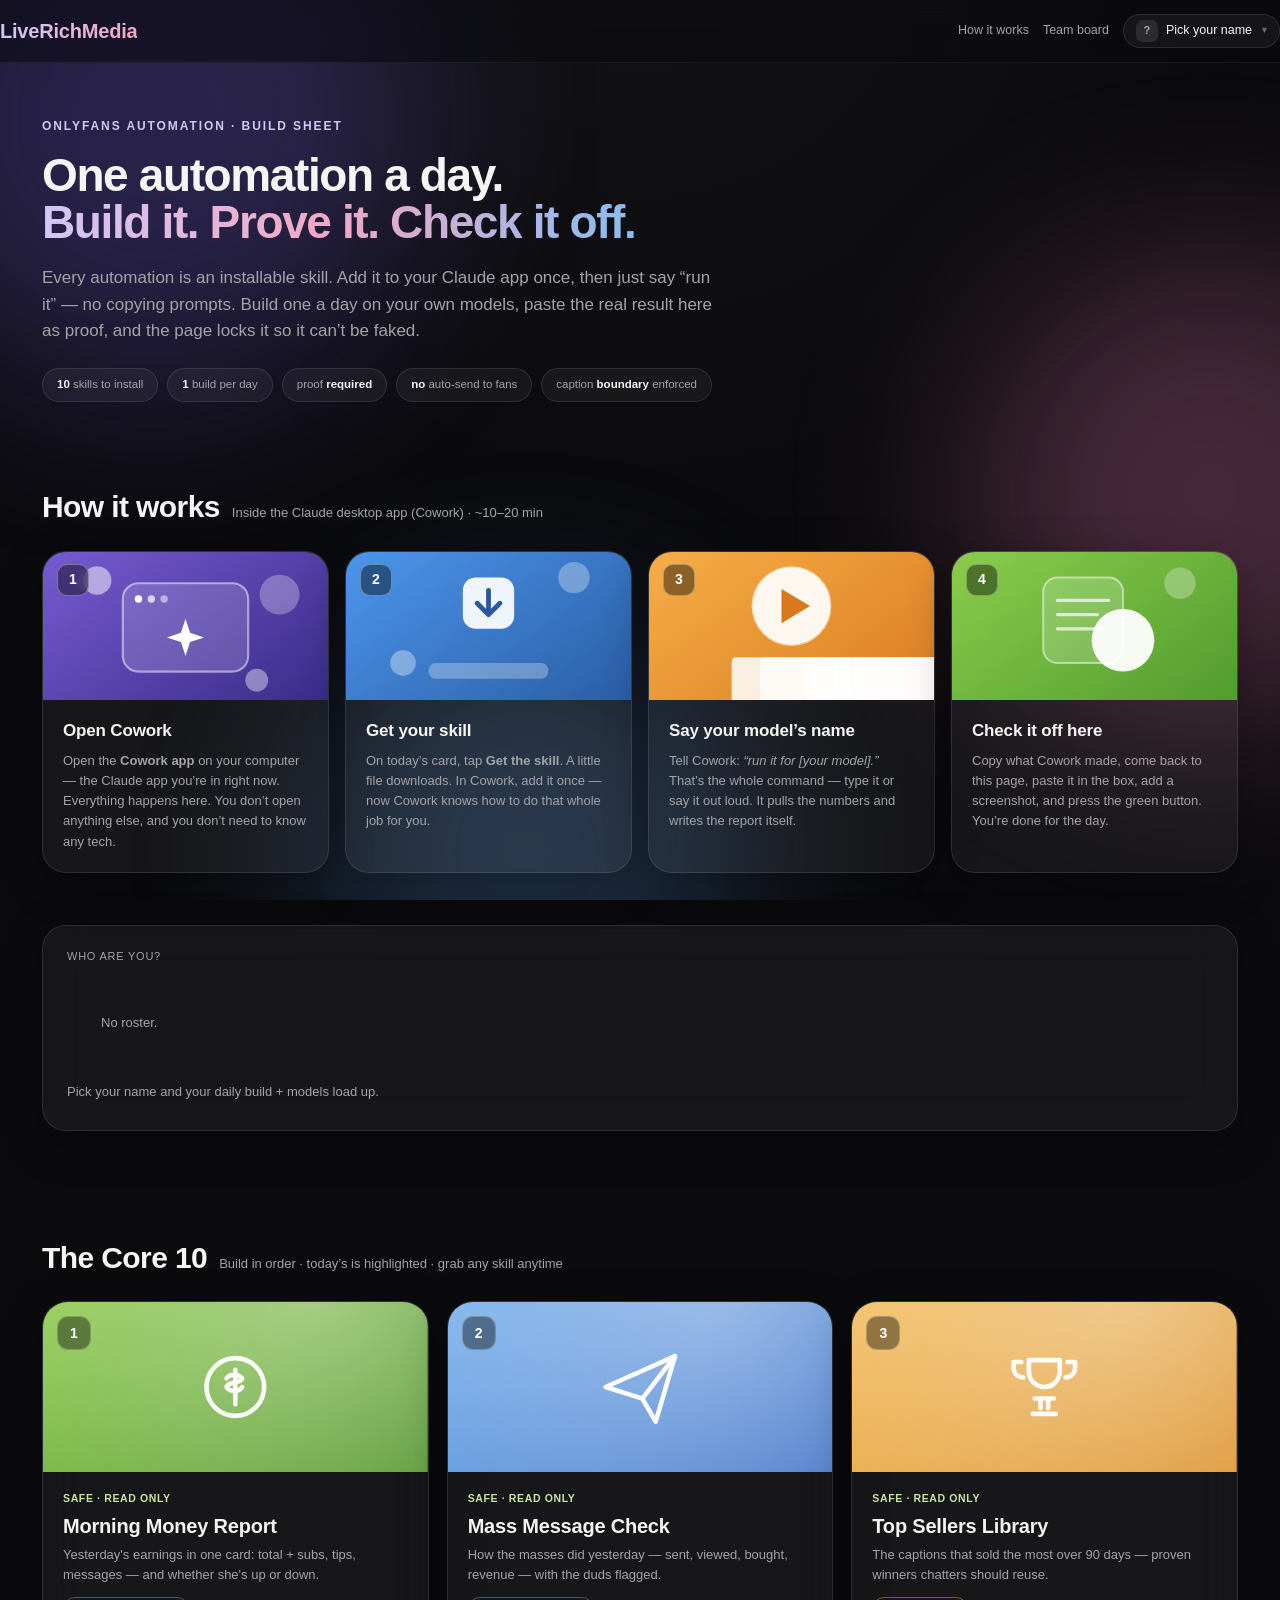
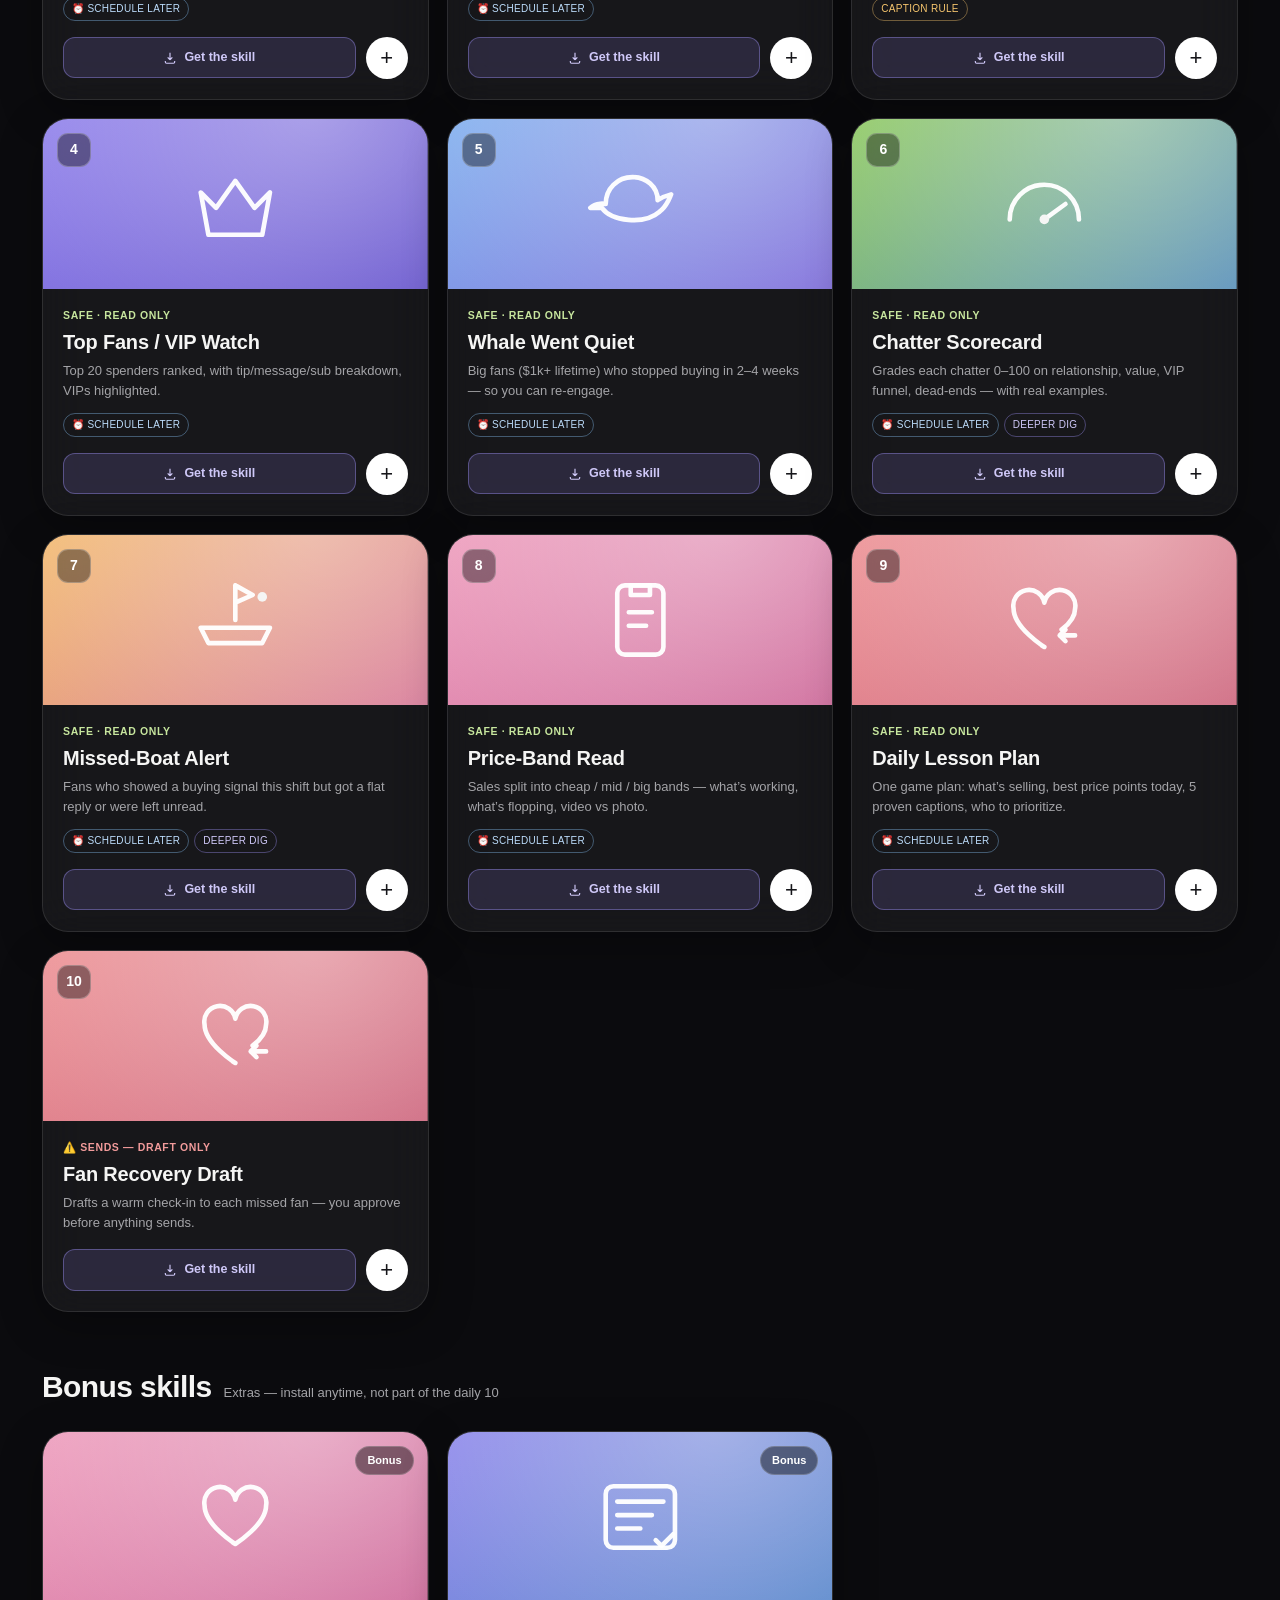
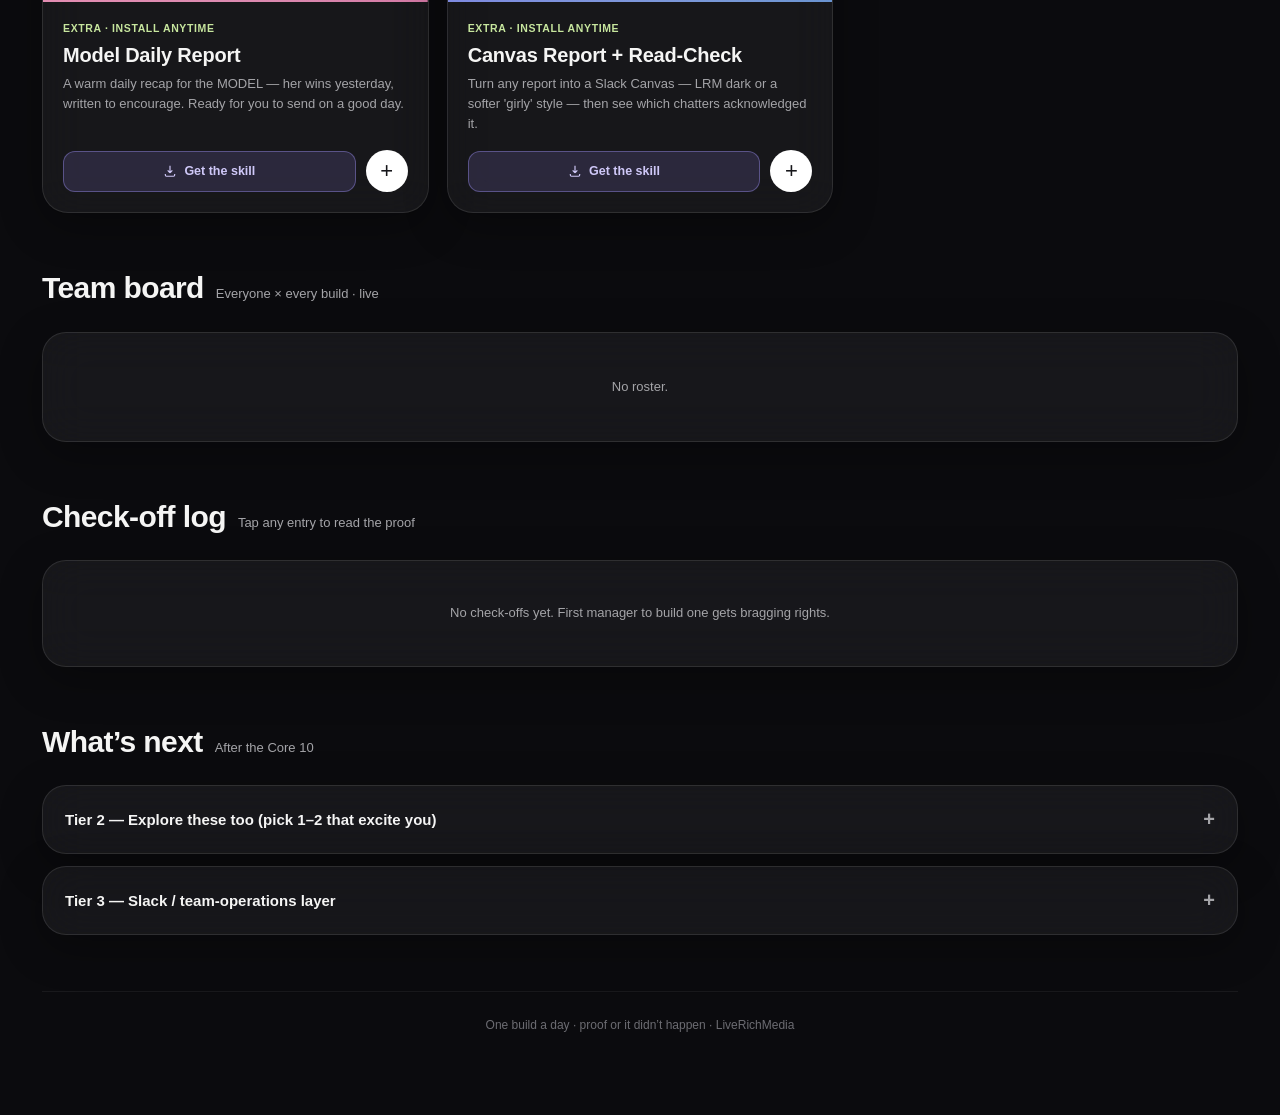
==== commit 9187ba6e: "Cinematic animated how-it-works cards + Cowork baby-steps" ====
--- a/index.html
+++ b/index.html
@@ -138,6 +138,27 @@
 .tb .tt{font-size:13.5px;font-weight:600;letter-spacing:-.01em}
 .tb .td{font-size:12px;color:var(--muted);margin-top:4px;line-height:1.45}
 .tb .ttag{display:inline-block;margin-top:9px;font-size:10px;text-transform:uppercase;letter-spacing:.05em;color:var(--blue-t);background:rgba(134,189,242,.12);border:1px solid rgba(134,189,242,.3);border-radius:999px;padding:2px 8px}
+/* cinematic how-it-works cards */
+.stepc{background:var(--glass);border:1px solid var(--stroke);border-radius:24px;overflow:hidden;display:flex;flex-direction:column;box-shadow:0 12px 44px rgba(0,0,0,.3);transition:transform .25s,box-shadow .25s;animation:cardIn .55s cubic-bezier(.2,.7,.2,1) both}
+.stepc:hover{transform:translateY(-5px);box-shadow:0 24px 64px rgba(0,0,0,.45)}
+.scene{height:148px;position:relative;overflow:hidden}
+.scene svg{width:100%;height:100%;display:block}
+.scene .num{position:absolute;top:12px;left:14px;width:32px;height:32px;border-radius:10px;background:rgba(0,0,0,.42);backdrop-filter:blur(6px);border:1px solid rgba(255,255,255,.32);color:#fff;font-weight:800;font-size:14px;display:flex;align-items:center;justify-content:center;z-index:2}
+.scene::after{content:"";position:absolute;inset:0;background:linear-gradient(115deg,transparent 32%,rgba(255,255,255,.22) 50%,transparent 68%);transform:translateX(-120%);transition:transform .85s ease}
+.stepc:hover .scene::after{transform:translateX(120%)}
+.sb{padding:18px 20px 20px}
+.sb h4{font-size:17px;font-weight:700;letter-spacing:-.01em}
+.sb p{font-size:13px;color:var(--muted);margin-top:7px}
+.sb code{font-family:ui-monospace,Menlo,monospace;font-size:11.5px;color:var(--blue-t);background:rgba(134,189,242,.12);padding:1px 6px;border-radius:5px}
+.fl1{animation:orb 5s ease-in-out infinite}.fl2{animation:orb 6.4s ease-in-out infinite}.fl3{animation:orb 5.7s ease-in-out infinite}.fl4{animation:orb 7s ease-in-out infinite}
+@keyframes orb{50%{transform:translateY(-9px)}}
+.bob{animation:bob 2.3s ease-in-out infinite}@keyframes bob{50%{transform:translateY(8px)}}
+.pulse{transform-box:fill-box;transform-origin:center;animation:pls 2.1s ease-in-out infinite}@keyframes pls{50%{transform:scale(1.13)}}
+.ring{transform-box:fill-box;transform-origin:center;animation:ringp 2.1s ease-in-out infinite}@keyframes ringp{0%{opacity:.6;transform:scale(.8)}70%{opacity:0;transform:scale(1.5)}100%{opacity:0}}
+.bar{transform-box:fill-box;transform-origin:bottom;animation:rise 1.8s ease-in-out infinite}
+.bar.b2{animation-delay:.18s}.bar.b3{animation-delay:.36s}.bar.b4{animation-delay:.54s}
+@keyframes rise{0%,100%{transform:scaleY(.4)}50%{transform:scaleY(1)}}
+.check{stroke-dasharray:48;stroke-dashoffset:48;animation:draw 2.6s ease-in-out infinite}@keyframes draw{0%,15%{stroke-dashoffset:48}55%,100%{stroke-dashoffset:0}}
 
 /* modal */
 .modal-bg{position:fixed;inset:0;z-index:100;background:rgba(0,0,0,.6);backdrop-filter:blur(8px);display:none;align-items:flex-start;justify-content:center;padding:40px 16px;overflow-y:auto}
@@ -264,10 +285,22 @@
   <div class="sec reveal" id="how">
     <div class="sec-h"><h2>How it works</h2><span class="sub">Inside the Claude desktop app (Cowork) · ~10–20 min</span></div>
     <div class="how">
-      <div class="step glass"><div class="n">1</div><h4>Install the skill</h4><p>On a build card, tap <b>Get the skill</b>. It downloads a <code>.skill</code> file — add it in your Claude app once and it’s installed.</p></div>
-      <div class="step glass"><div class="n">2</div><h4>Run it in Claude</h4><p>Turn on the <b>OnlyFans connector</b>, then tell Claude to run it for one of your models. The skill knows the steps.</p></div>
-      <div class="step glass"><div class="n">3</div><h4>Read the result</h4><p>Claude pulls your numbers and builds the report in our LRM style. That’s the work the robot just did for you.</p></div>
-      <div class="step glass"><div class="n">4</div><h4>Prove it here</h4><p>Open the build, paste what Claude gave you as <b>proof</b>, add a screenshot, and hit <b>Check it off</b>.</p></div>
+      <div class="stepc" style="animation-delay:0ms">
+        <div class="scene"><span class="num">1</span><svg viewBox="0 0 200 148" preserveAspectRatio="xMidYMid slice" xmlns="http://www.w3.org/2000/svg"><defs><linearGradient id="hw1" x1="0" y1="0" x2="1" y2="1"><stop offset="0" stop-color="#7b5fd6"/><stop offset="1" stop-color="#352883"/></linearGradient></defs><rect width="200" height="148" fill="url(#hw1)"/><circle class="fl1" cx="38" cy="42" r="10" fill="rgba(255,255,255,.5)"/><circle class="fl2" cx="166" cy="52" r="14" fill="rgba(255,255,255,.28)"/><circle class="fl3" cx="150" cy="112" r="8" fill="rgba(255,255,255,.4)"/><rect x="56" y="44" width="88" height="62" rx="11" fill="rgba(255,255,255,.15)" stroke="rgba(255,255,255,.5)" stroke-width="1.5"/><circle cx="67" cy="55" r="2.6" fill="#fff"/><circle cx="76" cy="55" r="2.6" fill="rgba(255,255,255,.7)"/><circle cx="85" cy="55" r="2.6" fill="rgba(255,255,255,.5)"/><g class="fl4" transform="translate(100 82)" fill="#fff"><path d="M0 -13 L3.2 -3.2 L13 0 L3.2 3.2 L0 13 L-3.2 3.2 L-13 0 L-3.2 -3.2 Z"/></g></svg></div>
+        <div class="sb"><h4>Open Cowork</h4><p>Open the <b>Cowork app</b> on your computer — the Claude app you’re in right now. Everything happens here. You don’t open anything else, and you don’t need to know any tech.</p></div>
+      </div>
+      <div class="stepc" style="animation-delay:70ms">
+        <div class="scene"><span class="num">2</span><svg viewBox="0 0 200 148" preserveAspectRatio="xMidYMid slice" xmlns="http://www.w3.org/2000/svg"><defs><linearGradient id="hw2" x1="0" y1="0" x2="1" y2="1"><stop offset="0" stop-color="#4f9bf2"/><stop offset="1" stop-color="#27599f"/></linearGradient></defs><rect width="200" height="148" fill="url(#hw2)"/><circle class="fl1" cx="40" cy="100" r="9" fill="rgba(255,255,255,.35)"/><circle class="fl2" cx="160" cy="40" r="11" fill="rgba(255,255,255,.3)"/><rect x="58" y="100" width="84" height="11" rx="5" fill="rgba(255,255,255,.28)"/><g class="bob"><rect x="82" y="40" width="36" height="36" rx="9" fill="rgba(255,255,255,.92)"/><path d="M100 49 v16 M92 58 l8 8 8 -8" stroke="#27599f" stroke-width="3.4" fill="none" stroke-linecap="round" stroke-linejoin="round"/></g></svg></div>
+        <div class="sb"><h4>Get your skill</h4><p>On today’s card, tap <b>Get the skill</b>. A little file downloads. In Cowork, add it once — now Cowork knows how to do that whole job for you.</p></div>
+      </div>
+      <div class="stepc" style="animation-delay:140ms">
+        <div class="scene"><span class="num">3</span><svg viewBox="0 0 200 148" preserveAspectRatio="xMidYMid slice" xmlns="http://www.w3.org/2000/svg"><defs><linearGradient id="hw3" x1="0" y1="0" x2="1" y2="1"><stop offset="0" stop-color="#f7b24a"/><stop offset="1" stop-color="#d9791f"/></linearGradient></defs><rect width="200" height="148" fill="url(#hw3)"/><circle class="ring" cx="100" cy="60" r="27" fill="none" stroke="rgba(255,255,255,.6)" stroke-width="2"/><g class="pulse"><circle cx="100" cy="60" r="27" fill="rgba(255,255,255,.92)"/><path d="M93 48 l20 12 -20 12 z" fill="#d9791f"/></g><rect class="bar b1" x="58" y="96" width="12" height="26" rx="3" fill="rgba(255,255,255,.85)"/><rect class="bar b2" x="78" y="96" width="12" height="26" rx="3" fill="rgba(255,255,255,.7)"/><rect class="bar b3" x="110" y="96" width="12" height="26" rx="3" fill="rgba(255,255,255,.7)"/><rect class="bar b4" x="130" y="96" width="12" height="26" rx="3" fill="rgba(255,255,255,.85)"/></svg></div>
+        <div class="sb"><h4>Say your model’s name</h4><p>Tell Cowork: <i>“run it for [your model].”</i> That’s the whole command — type it or say it out loud. It pulls the numbers and writes the report itself.</p></div>
+      </div>
+      <div class="stepc" style="animation-delay:210ms">
+        <div class="scene"><span class="num">4</span><svg viewBox="0 0 200 148" preserveAspectRatio="xMidYMid slice" xmlns="http://www.w3.org/2000/svg"><defs><linearGradient id="hw4" x1="0" y1="0" x2="1" y2="1"><stop offset="0" stop-color="#8fd14f"/><stop offset="1" stop-color="#4d982c"/></linearGradient></defs><rect width="200" height="148" fill="url(#hw4)"/><circle class="fl2" cx="160" cy="44" r="11" fill="rgba(255,255,255,.28)"/><rect x="64" y="40" width="56" height="60" rx="10" fill="rgba(255,255,255,.16)" stroke="rgba(255,255,255,.5)" stroke-width="1.4"/><path d="M74 56 h36 M74 66 h28 M74 76 h32" stroke="rgba(255,255,255,.7)" stroke-width="2.4" stroke-linecap="round"/><circle cx="120" cy="84" r="22" fill="rgba(255,255,255,.94)"/><path class="check" d="M110 84 l7 7 14 -15" stroke="#4d982c" stroke-width="4.2" fill="none" stroke-linecap="round" stroke-linejoin="round"/></svg></div>
+        <div class="sb"><h4>Check it off here</h4><p>Copy what Cowork made, come back to this page, paste it in the box, add a screenshot, and press the green button. You’re done for the day.</p></div>
+      </div>
     </div>
   </div>
 
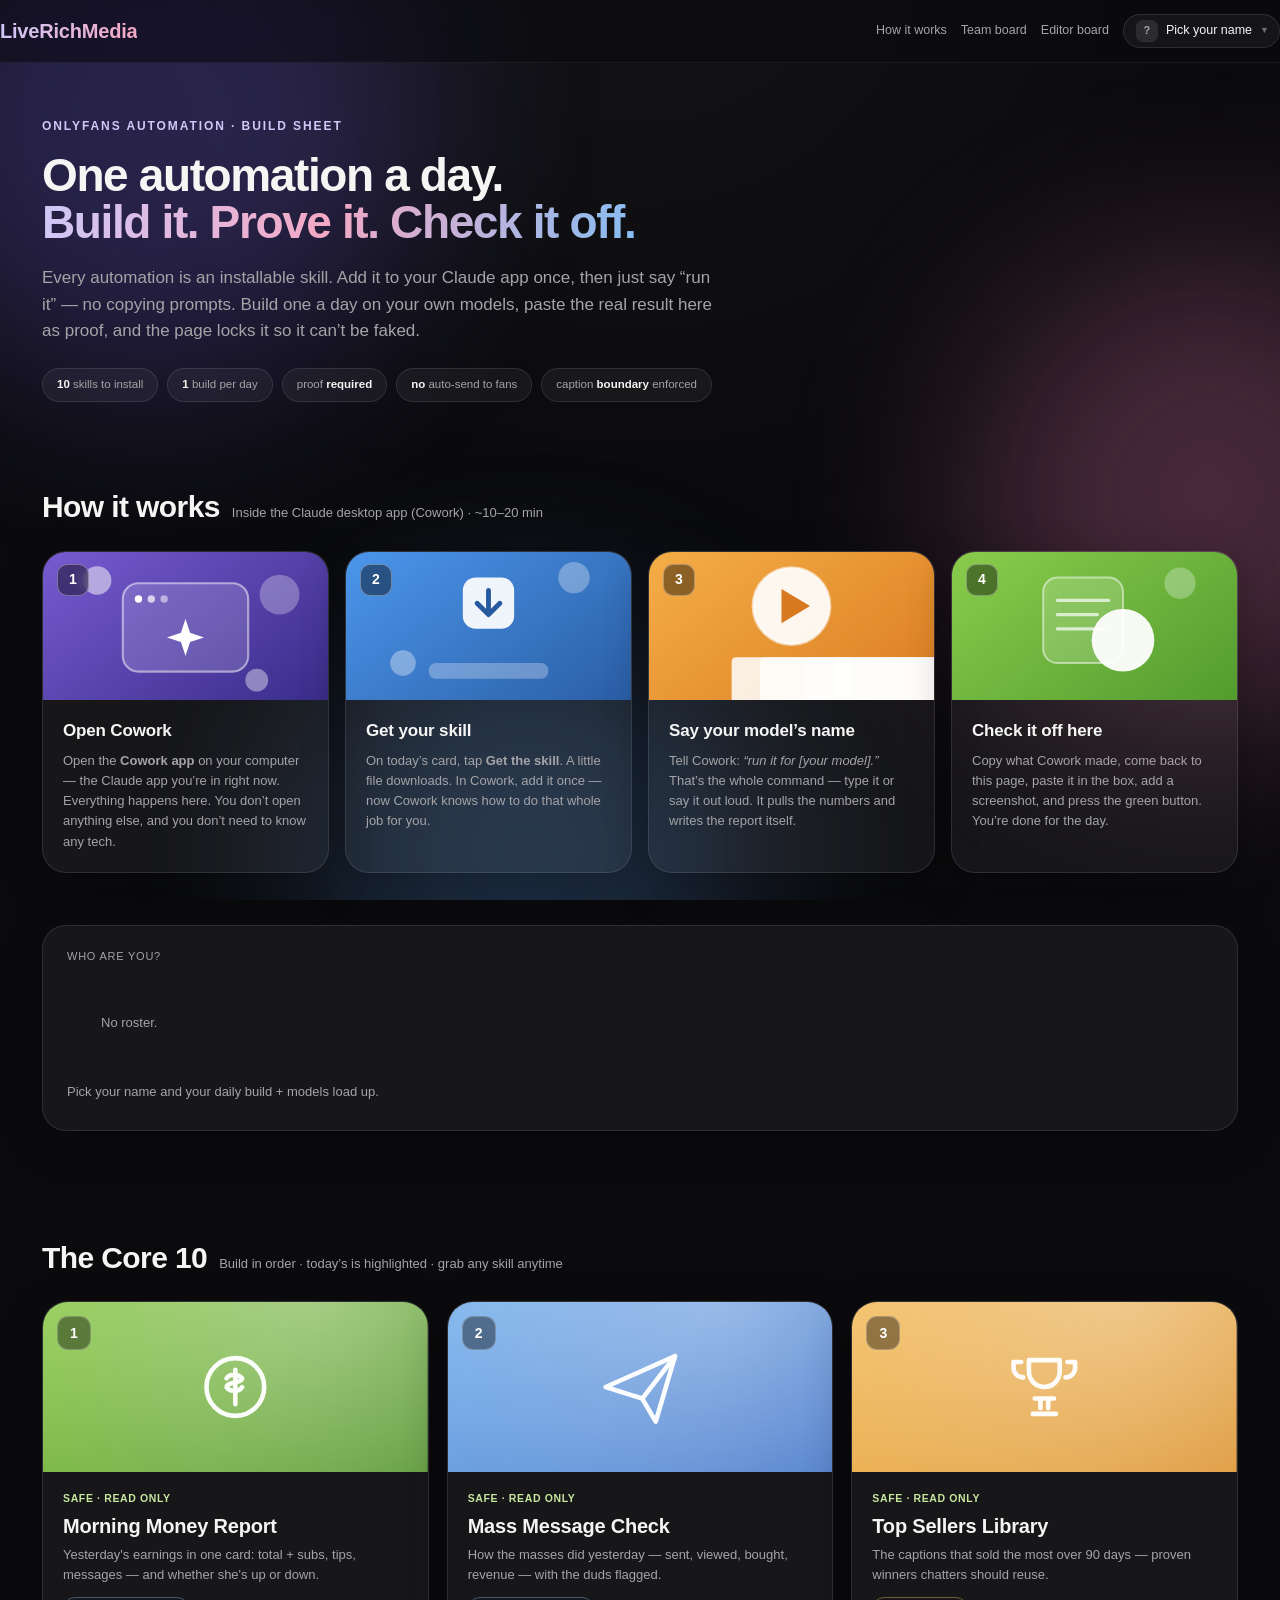
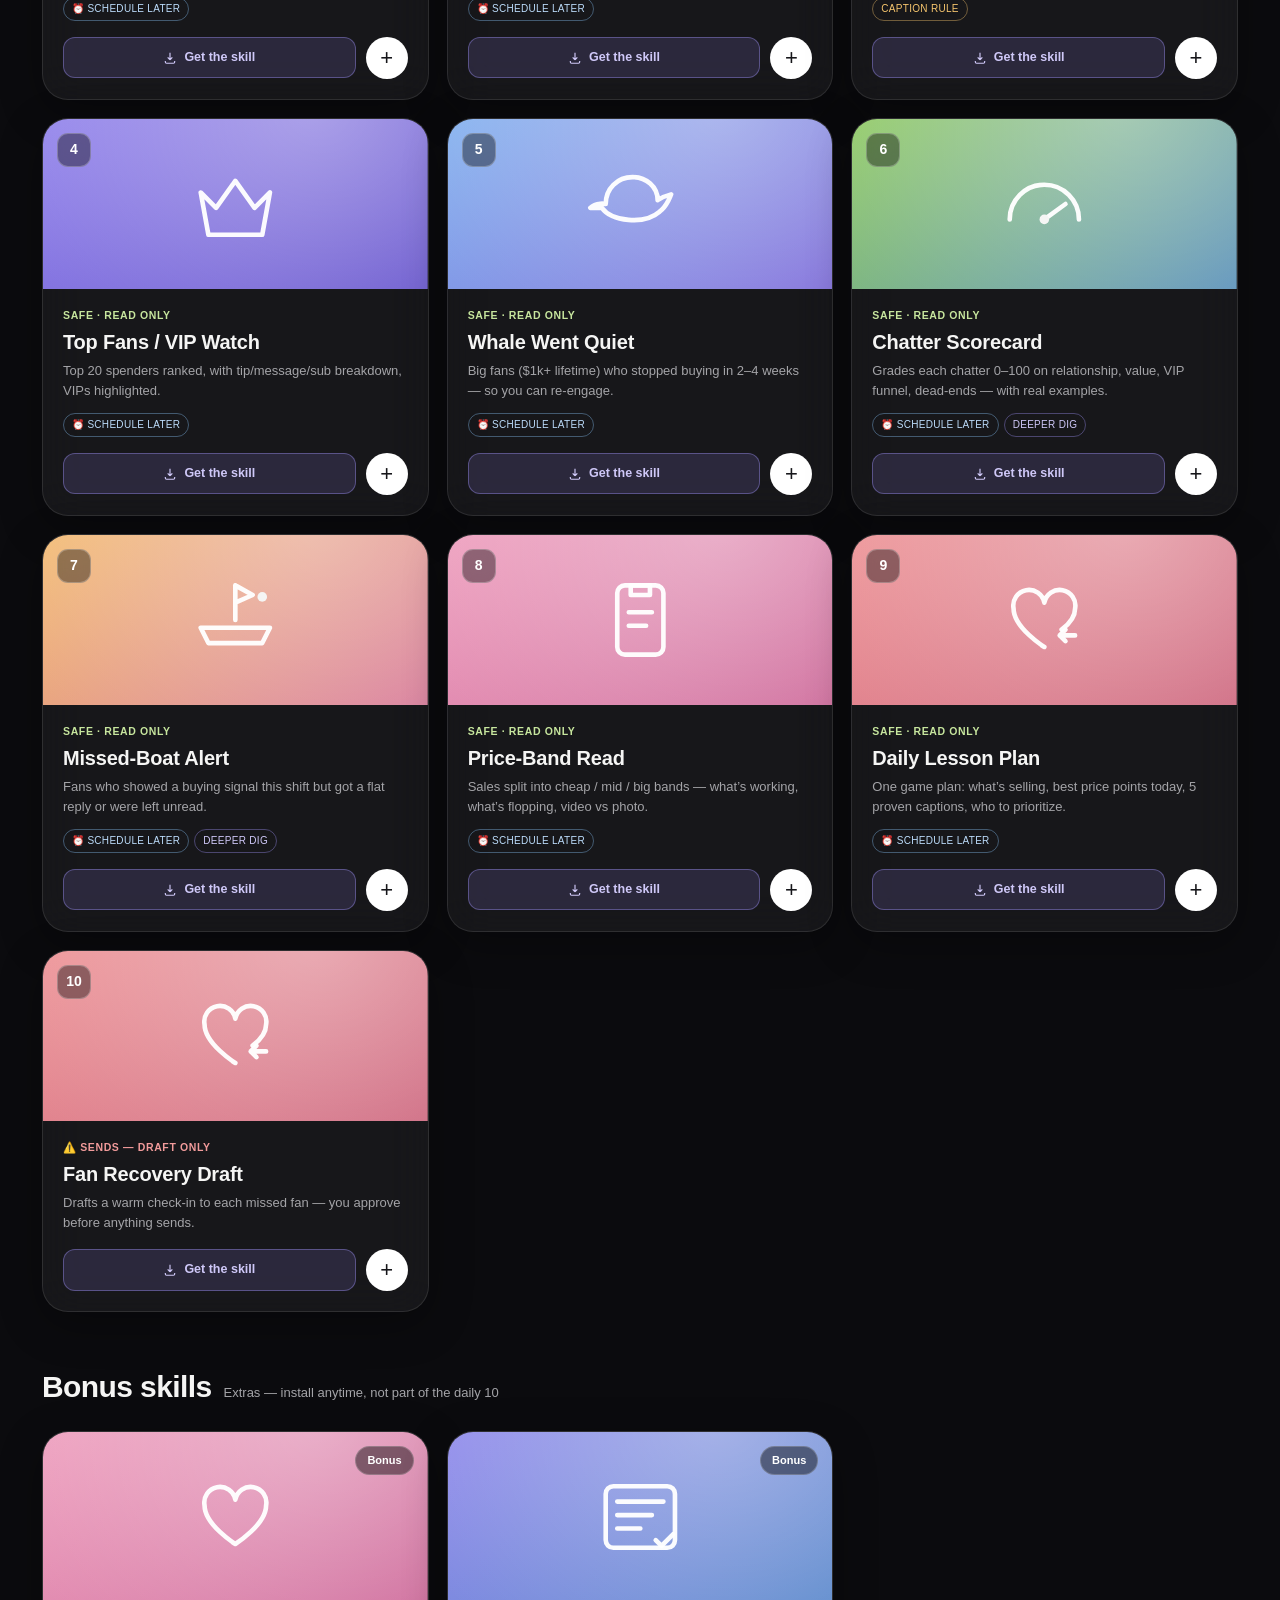
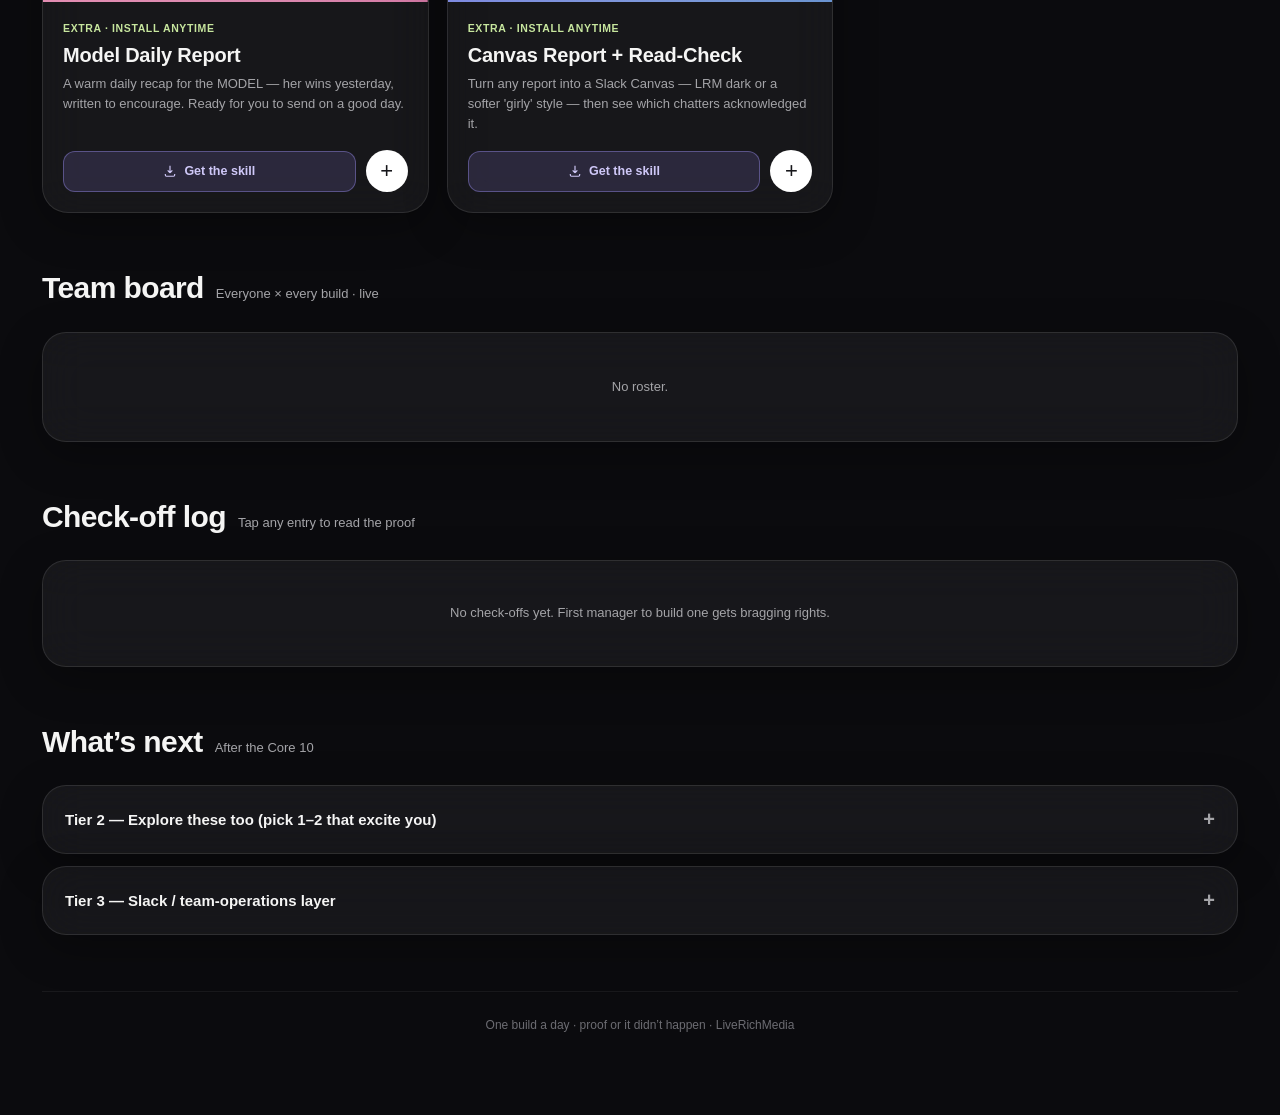
==== commit a03b81da: "nav: editor board link" ====
--- a/index.html
+++ b/index.html
@@ -264,6 +264,7 @@
   <div class="nav-right">
     <a class="nav-link" onclick="document.getElementById('how').scrollIntoView()">How it works</a>
     <a class="nav-link" onclick="document.getElementById('board').scrollIntoView()">Team board</a>
+    <a class="nav-link" href="./editors.html">Editor board</a>
     <div class="who-pill" onclick="document.getElementById('pick').scrollIntoView()"><span class="dot" id="navDot" style="background:rgba(255,255,255,.1);color:#a4a4a8">?</span><span id="navWho">Pick your name</span><span class="chev">▼</span></div>
   </div>
 </div>
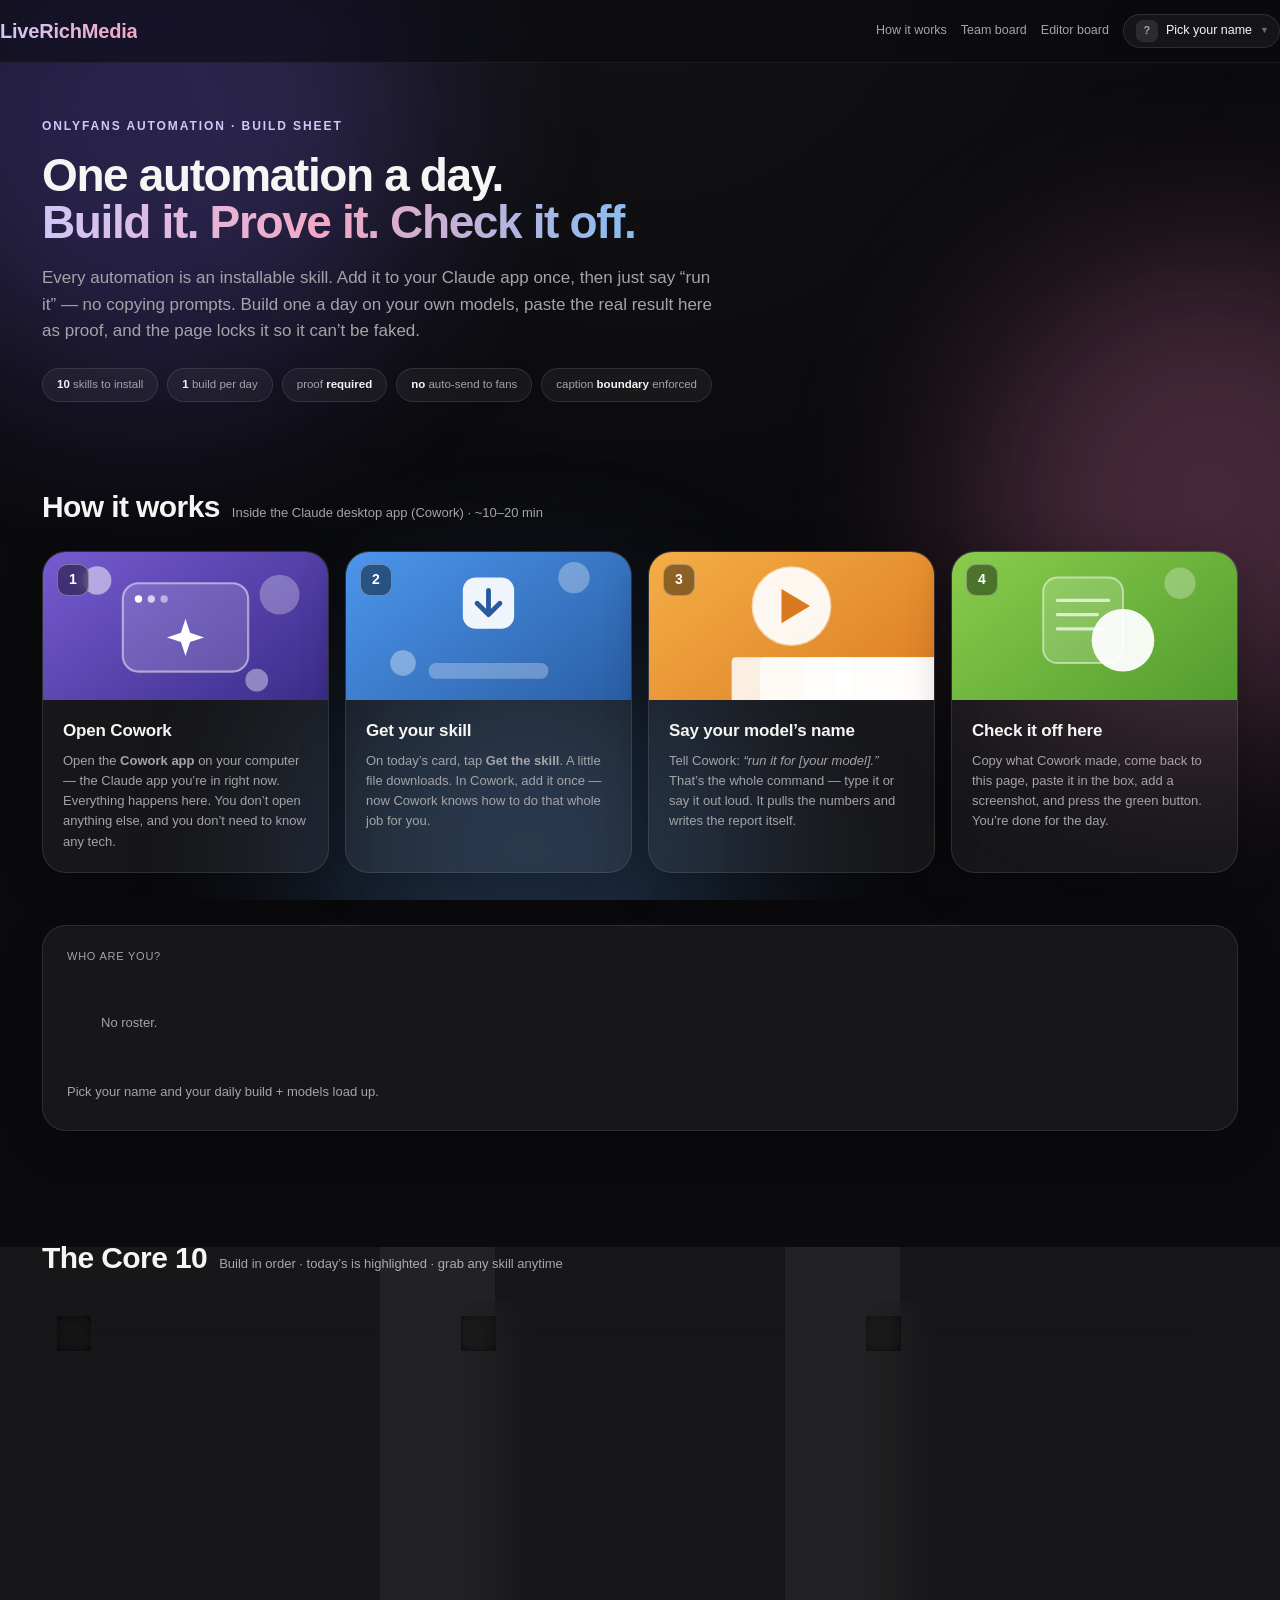
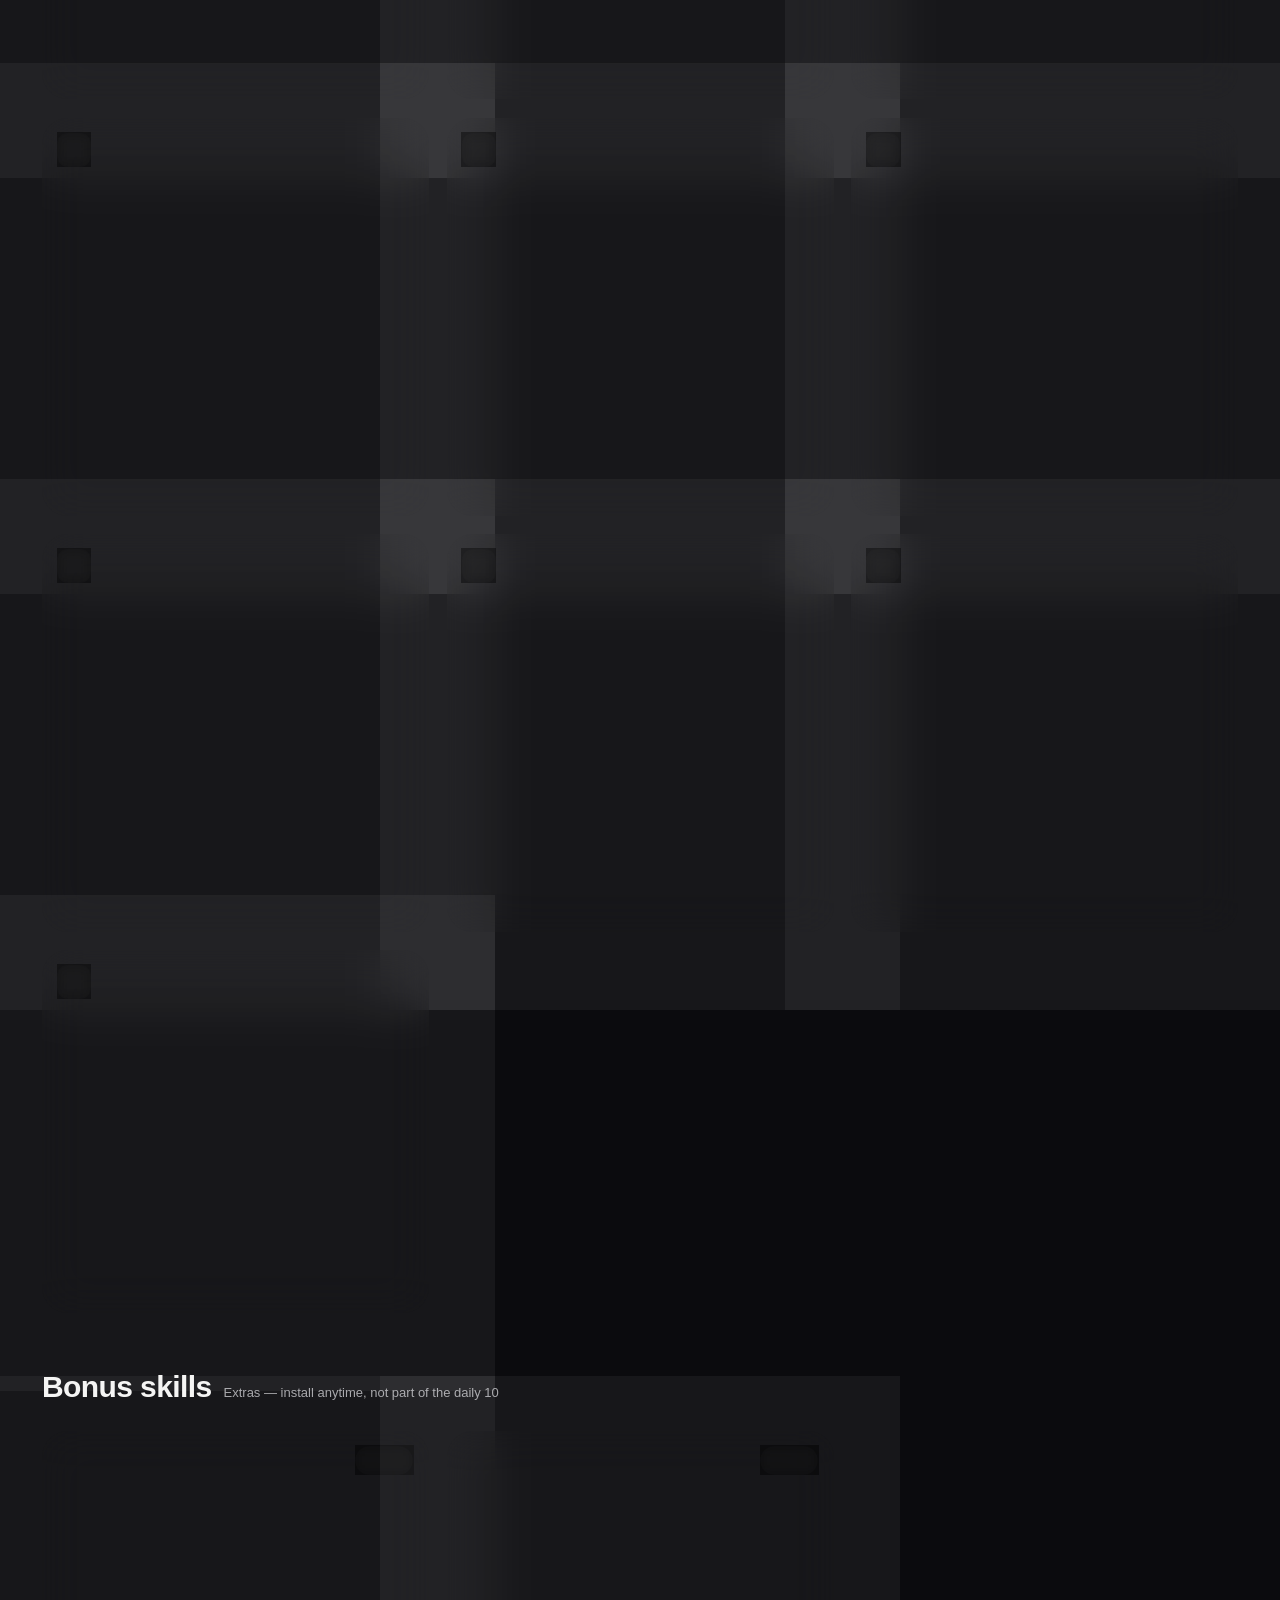
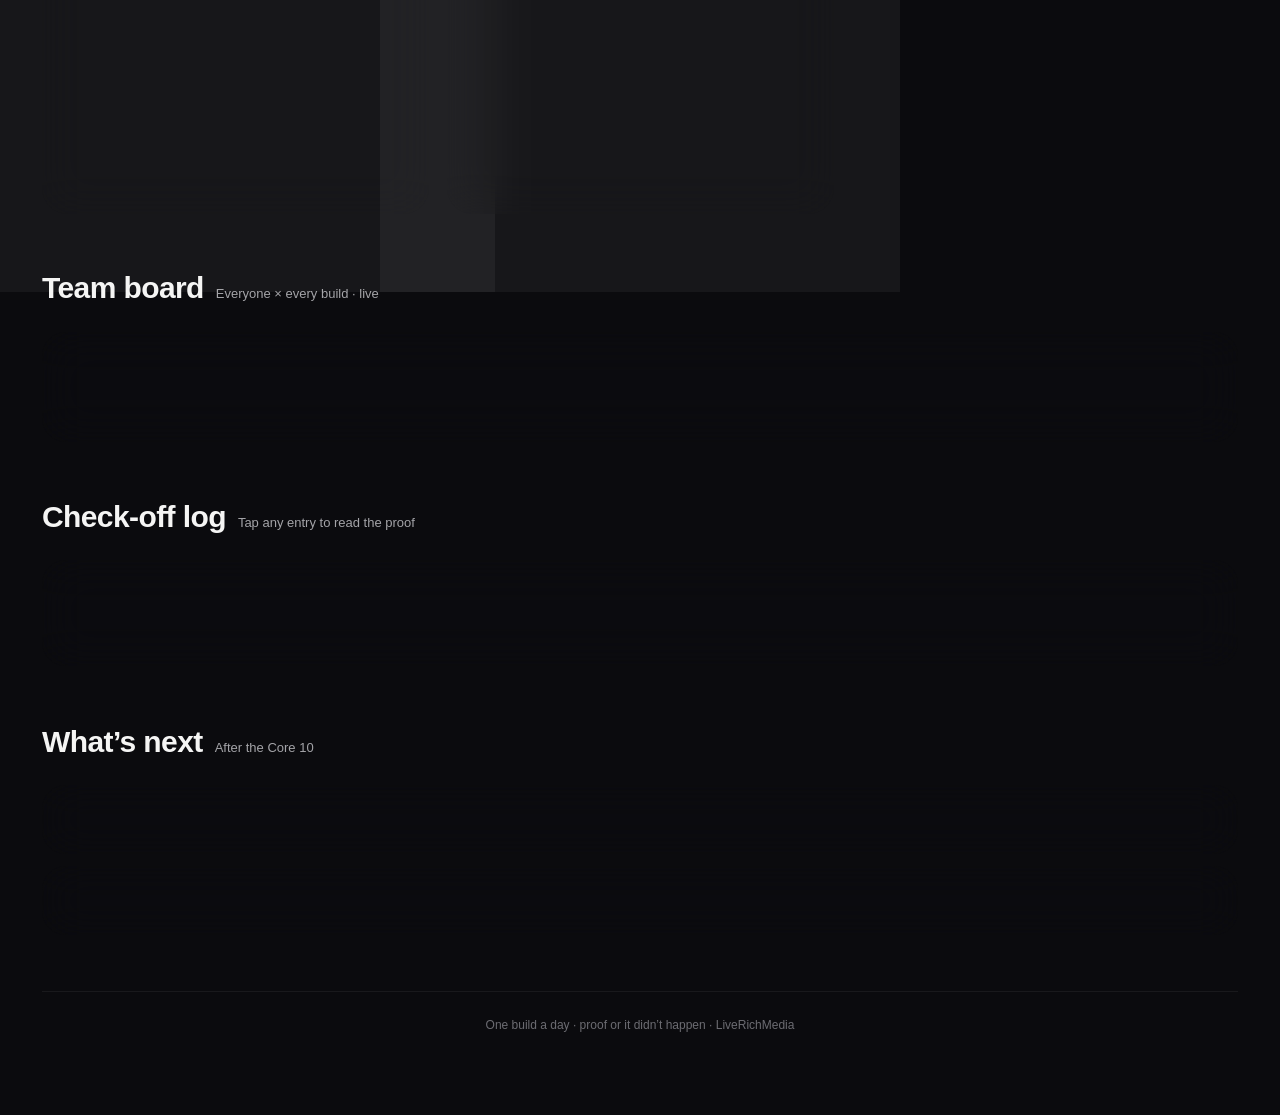
==== commit 8d9f5174: "Use shared lrm.css" ====
--- a/index.html
+++ b/index.html
@@ -4,256 +4,7 @@
 <meta charset="UTF-8">
 <meta name="viewport" content="width=device-width, initial-scale=1.0">
 <title>LRM Build Tracker</title>
-<style>
-:root{
-  --bg:#0b0b0e; --text:#f5f5f4; --muted:#a4a4a8; --faint:#6c6c72;
-  --glass:rgba(255,255,255,0.05); --glass-2:rgba(255,255,255,0.08); --stroke:rgba(255,255,255,0.10); --stroke-2:rgba(255,255,255,0.06);
-  --green:#9bd459; --green-t:#c7e69e; --amber:#f7c66e; --blue:#86bdf2; --blue-t:#bcdcfb; --purple:#9a8cf0; --purple-t:#cfc8f8; --pink:#f3a8c4; --red:#f29b9b;
-  --grad:linear-gradient(100deg,#cfc8f8 0%,#f3a8c4 48%,#86bdf2 100%);
-}
-*{box-sizing:border-box;margin:0;padding:0}
-html{scroll-behavior:smooth}
-body{background:var(--bg);color:var(--text);font-family:-apple-system,BlinkMacSystemFont,"SF Pro Display","Segoe UI",Roboto,"Helvetica Neue",Arial,sans-serif;font-size:14px;line-height:1.55;-webkit-font-smoothing:antialiased;min-height:100vh;position:relative;overflow-x:hidden}
-.mesh{position:fixed;inset:0;z-index:-2;overflow:hidden}
-.blob{position:absolute;border-radius:50%;filter:blur(95px);opacity:.30;animation:float 24s ease-in-out infinite}
-.b1{width:540px;height:540px;background:#6f5bd4;top:-150px;left:-120px}
-.b2{width:480px;height:480px;background:#d36f9e;top:28%;right:-170px;animation-delay:-7s}
-.b3{width:440px;height:440px;background:#4f86c6;bottom:-170px;left:24%;animation-delay:-13s}
-@keyframes float{0%,100%{transform:translate(0,0) scale(1)}33%{transform:translate(44px,-32px) scale(1.08)}66%{transform:translate(-32px,44px) scale(.95)}}
-.grain{position:fixed;inset:0;z-index:-1;background:radial-gradient(circle at 50% -10%,rgba(255,255,255,.04),transparent 55%);pointer-events:none}
-.shell{max-width:1240px;margin:0 auto;padding:0 22px 80px}
-
-.nav{position:sticky;top:0;z-index:60;margin:0 -22px;padding:14px 22px;background:rgba(11,11,14,0.6);backdrop-filter:blur(20px) saturate(140%);-webkit-backdrop-filter:blur(20px) saturate(140%);border-bottom:1px solid var(--stroke-2);display:flex;align-items:center;justify-content:space-between;gap:16px}
-.brand{font-weight:700;font-size:20px;letter-spacing:-.01em;background:var(--grad);background-size:200% auto;-webkit-background-clip:text;background-clip:text;-webkit-text-fill-color:transparent;animation:shine 7s linear infinite}
-@keyframes shine{to{background-position:200% center}}
-.nav-right{display:flex;align-items:center;gap:14px;font-size:12.5px}
-.nav-link{color:var(--muted);text-decoration:none;cursor:pointer}.nav-link:hover{color:var(--text)}
-.who-pill{display:flex;align-items:center;gap:8px;background:var(--glass);border:1px solid var(--stroke);border-radius:999px;padding:5px 10px 5px 12px;cursor:pointer;backdrop-filter:blur(8px)}
-.who-pill .dot{width:22px;height:22px;border-radius:7px;display:flex;align-items:center;justify-content:center;font-weight:700;font-size:11px}
-.who-pill .chev{color:var(--faint);font-size:9px}
-
-.hero{padding:54px 0 30px}
-.hero .eyebrow{font-size:12px;letter-spacing:.16em;text-transform:uppercase;color:var(--purple-t);font-weight:600;margin-bottom:16px}
-.hero h1{font-size:46px;font-weight:700;letter-spacing:-.03em;line-height:1.04}
-.hero h1 .g{background:var(--grad);-webkit-background-clip:text;background-clip:text;-webkit-text-fill-color:transparent}
-.hero .lede{font-size:17px;color:var(--muted);margin-top:18px;max-width:680px}
-.chips{display:flex;flex-wrap:wrap;gap:9px;margin-top:24px}
-.chip{font-size:11.5px;color:var(--muted);background:var(--glass);border:1px solid var(--stroke);border-radius:999px;padding:7px 14px;backdrop-filter:blur(8px)}
-.chip b{color:var(--text);font-weight:600}
-
-.glass{background:var(--glass);border:1px solid var(--stroke);border-radius:24px;backdrop-filter:blur(22px) saturate(130%);-webkit-backdrop-filter:blur(22px) saturate(130%);box-shadow:0 12px 44px rgba(0,0,0,.30)}
-.reveal{opacity:0;transform:translateY(18px);transition:opacity .6s cubic-bezier(.2,.7,.2,1),transform .6s cubic-bezier(.2,.7,.2,1)}
-.reveal.in{opacity:1;transform:none}
-
-.sec{margin-top:52px}
-.sec-h{display:flex;align-items:baseline;gap:12px;margin-bottom:20px;flex-wrap:wrap}
-.sec-h h2{font-size:30px;font-weight:700;letter-spacing:-.02em}
-.sec-h .sub{font-size:13px;color:var(--muted)}
-
-.how{display:grid;grid-template-columns:repeat(4,1fr);gap:16px}
-.step{padding:22px}
-.step .n{width:34px;height:34px;border-radius:11px;background:var(--grad);color:#1a1330;font-weight:800;font-size:15px;display:flex;align-items:center;justify-content:center;margin-bottom:14px}
-.step h4{font-size:15px;font-weight:600;margin-bottom:6px}
-.step p{font-size:13px;color:var(--muted)}
-.step code{font-family:ui-monospace,Menlo,monospace;font-size:11.5px;color:var(--blue-t);background:rgba(134,189,242,.12);padding:1px 6px;border-radius:5px}
-
-.pickbar{padding:22px 24px}
-.pb-label{font-size:11px;text-transform:uppercase;letter-spacing:.07em;color:var(--muted);margin-bottom:14px}
-.mgr-row{display:flex;flex-wrap:wrap;gap:10px}
-.mgr-chip{border:1px solid var(--stroke);background:rgba(255,255,255,.03);color:var(--text);border-radius:999px;padding:10px 19px;font-size:13.5px;cursor:pointer;transition:.18s}
-.mgr-chip:hover{border-color:var(--purple);transform:translateY(-2px);background:rgba(154,140,240,.12)}
-.mgr-chip.sel{background:var(--grad);color:#1a1330;border-color:transparent;font-weight:700}
-.mgr-models{font-size:13px;color:var(--muted);margin-top:15px}.mgr-models b{color:var(--text);font-weight:600}
-.mgr-note{font-size:13px;color:var(--amber);margin-top:6px}
-
-.dash{display:grid;grid-template-columns:1.4fr 1fr 1fr;gap:16px}
-.dcard{padding:24px 26px;position:relative;overflow:hidden}
-.dcard .glow{position:absolute;top:-40px;right:-40px;width:150px;height:150px;border-radius:50%;filter:blur(55px);opacity:.5}
-.dcard.g1 .glow{background:#9bd459}.dcard.g2 .glow{background:#86bdf2}.dcard.g3 .glow{background:#9a8cf0}
-.dcard .label{font-size:11px;text-transform:uppercase;letter-spacing:.06em;color:var(--muted);position:relative}
-.dcard .big{font-size:40px;font-weight:700;letter-spacing:-.03em;margin:6px 0;position:relative}
-.dcard .small{font-size:13px;color:var(--muted);position:relative}
-.pbar{height:10px;background:rgba(255,255,255,.08);border-radius:6px;overflow:hidden;margin-top:13px;position:relative}
-.pbar>i{display:block;height:100%;background:linear-gradient(90deg,#9bd459,#c7e69e);border-radius:6px;transition:width .6s cubic-bezier(.2,.7,.2,1);position:relative}
-.pbar>i::after{content:"";position:absolute;inset:0;background:linear-gradient(90deg,transparent,rgba(255,255,255,.5),transparent);transform:translateX(-100%);animation:sweep 2.6s infinite}
-@keyframes sweep{to{transform:translateX(220%)}}
-
-.spot{margin-top:16px;padding:28px;display:none;position:relative;overflow:hidden}
-.spot.show{display:block}
-.spot::before{content:"";position:absolute;top:-70px;left:-30px;width:240px;height:240px;border-radius:50%;background:var(--amber);filter:blur(85px);opacity:.16}
-.spot.done-state::before{background:var(--green)}
-.spot .kicker{font-size:11px;text-transform:uppercase;letter-spacing:.1em;color:var(--amber);font-weight:700;position:relative}
-.spot.done-state .kicker{color:var(--green-t)}
-.spot h3{font-size:28px;font-weight:700;letter-spacing:-.02em;margin:8px 0 6px;position:relative}
-.spot .does{font-size:14px;color:var(--muted);max-width:720px;position:relative}
-.spot .spot-btn{margin-top:18px;position:relative;display:inline-flex;align-items:center;gap:8px;background:#fff;color:#16161a;border:none;border-radius:999px;padding:12px 24px;font-size:14px;font-weight:600;cursor:pointer}
-
-/* Apple-style card grid */
-.grid{display:grid;grid-template-columns:repeat(auto-fill,minmax(290px,1fr));gap:18px}
-.card{border-radius:26px;overflow:hidden;background:var(--glass);border:1px solid var(--stroke);backdrop-filter:blur(22px);box-shadow:0 12px 44px rgba(0,0,0,.30);display:flex;flex-direction:column;transition:transform .22s,box-shadow .22s,border-color .22s;cursor:pointer}
-.card:hover{transform:translateY(-4px);box-shadow:0 22px 60px rgba(0,0,0,.4)}
-.card.today{border-color:rgba(247,198,110,.6);box-shadow:0 0 0 1px rgba(247,198,110,.45),0 22px 60px rgba(0,0,0,.4)}
-.card.done{border-color:rgba(155,212,89,.45)}
-.card.locked{opacity:.5}
-.art{position:relative;height:170px;display:block}
-.art svg{width:100%;height:100%;display:block}
-.art .daychip{position:absolute;top:14px;left:14px;width:34px;height:34px;border-radius:11px;background:rgba(0,0,0,.4);backdrop-filter:blur(6px);color:#fff;font-weight:700;font-size:14px;display:flex;align-items:center;justify-content:center;border:1px solid rgba(255,255,255,.25)}
-.art .statechip{position:absolute;top:14px;right:14px;font-size:11px;font-weight:700;padding:5px 11px;border-radius:999px;background:rgba(0,0,0,.45);backdrop-filter:blur(6px);border:1px solid rgba(255,255,255,.2)}
-.art .statechip.tdy{color:#16161a;background:var(--amber);border-color:transparent}
-.art .statechip.ok{color:#16330a;background:var(--green);border-color:transparent}
-.art .statechip.lk{color:#fff}
-.cbody{padding:18px 20px 20px;display:flex;flex-direction:column;flex:1}
-.kick{font-size:10.5px;text-transform:uppercase;letter-spacing:.06em;font-weight:700;margin-bottom:8px}
-.kick.safe{color:var(--green-t)}.kick.sends{color:var(--red)}
-.ctitle{font-size:20px;font-weight:700;letter-spacing:-.01em;line-height:1.15}
-.cdesc{font-size:13px;color:var(--muted);margin-top:7px;flex:1}
-.minibadges{display:flex;flex-wrap:wrap;gap:5px;margin-top:12px}
-.mb{font-size:10px;text-transform:uppercase;letter-spacing:.03em;padding:3px 8px;border-radius:999px;border:1px solid var(--stroke);color:var(--muted)}
-.mb.sched{color:var(--blue-t);border-color:rgba(134,189,242,.4)}
-.mb.deep{color:var(--purple-t);border-color:rgba(154,140,240,.4)}
-.mb.cap{color:var(--amber);border-color:rgba(247,198,110,.4)}
-.cfoot{display:flex;align-items:center;gap:10px;margin-top:16px}
-.skill-btn{flex:1;display:inline-flex;align-items:center;justify-content:center;gap:7px;background:rgba(154,140,240,.16);border:1px solid rgba(154,140,240,.42);color:var(--purple-t);border-radius:12px;padding:10px;font-size:12.5px;font-weight:600;text-decoration:none;transition:.15s}
-.skill-btn:hover{background:rgba(154,140,240,.28)}
-.skill-btn svg{width:14px;height:14px}
-.plus{width:42px;height:42px;border-radius:50%;background:#fff;color:#16161a;border:none;font-size:22px;font-weight:400;display:flex;align-items:center;justify-content:center;cursor:pointer;flex-shrink:0;transition:.15s;line-height:1}
-.plus:hover{transform:scale(1.08)}
-.plus.lk{background:rgba(255,255,255,.12);color:var(--faint)}
-/* motion */
-@keyframes cardIn{from{opacity:0;transform:translateY(16px)}to{opacity:1;transform:none}}
-.card,.tcard{animation:cardIn .55s cubic-bezier(.2,.7,.2,1) both}
-.art svg{animation:breathe 9s ease-in-out infinite;transform-origin:center}
-@keyframes breathe{0%,100%{transform:scale(1)}50%{transform:scale(1.045)}}
-.card .art::after{content:"";position:absolute;inset:0;background:linear-gradient(115deg,transparent 30%,rgba(255,255,255,.28) 50%,transparent 70%);transform:translateX(-120%);transition:transform .8s ease}
-.card:hover .art::after{transform:translateX(120%)}
-/* tier graphic cards */
-.tier-grid{display:grid;grid-template-columns:repeat(auto-fill,minmax(248px,1fr));gap:14px}
-.tcard{border-radius:18px;overflow:hidden;background:var(--glass);border:1px solid var(--stroke);display:flex;flex-direction:column;transition:transform .2s,box-shadow .2s,border-color .2s;position:relative}
-.tcard:hover{transform:translateY(-3px);box-shadow:0 16px 44px rgba(0,0,0,.34);border-color:var(--stroke)}
-.tart{height:58px;position:relative;overflow:hidden}
-.tart svg{width:100%;height:100%;display:block}
-.tart::after{content:"";position:absolute;inset:0;background:linear-gradient(115deg,transparent 30%,rgba(255,255,255,.25) 50%,transparent 70%);transform:translateX(-120%);transition:transform .8s ease}
-.tcard:hover .tart::after{transform:translateX(120%)}
-.tb{padding:13px 15px 15px}
-.tb .tt{font-size:13.5px;font-weight:600;letter-spacing:-.01em}
-.tb .td{font-size:12px;color:var(--muted);margin-top:4px;line-height:1.45}
-.tb .ttag{display:inline-block;margin-top:9px;font-size:10px;text-transform:uppercase;letter-spacing:.05em;color:var(--blue-t);background:rgba(134,189,242,.12);border:1px solid rgba(134,189,242,.3);border-radius:999px;padding:2px 8px}
-/* cinematic how-it-works cards */
-.stepc{background:var(--glass);border:1px solid var(--stroke);border-radius:24px;overflow:hidden;display:flex;flex-direction:column;box-shadow:0 12px 44px rgba(0,0,0,.3);transition:transform .25s,box-shadow .25s;animation:cardIn .55s cubic-bezier(.2,.7,.2,1) both}
-.stepc:hover{transform:translateY(-5px);box-shadow:0 24px 64px rgba(0,0,0,.45)}
-.scene{height:148px;position:relative;overflow:hidden}
-.scene svg{width:100%;height:100%;display:block}
-.scene .num{position:absolute;top:12px;left:14px;width:32px;height:32px;border-radius:10px;background:rgba(0,0,0,.42);backdrop-filter:blur(6px);border:1px solid rgba(255,255,255,.32);color:#fff;font-weight:800;font-size:14px;display:flex;align-items:center;justify-content:center;z-index:2}
-.scene::after{content:"";position:absolute;inset:0;background:linear-gradient(115deg,transparent 32%,rgba(255,255,255,.22) 50%,transparent 68%);transform:translateX(-120%);transition:transform .85s ease}
-.stepc:hover .scene::after{transform:translateX(120%)}
-.sb{padding:18px 20px 20px}
-.sb h4{font-size:17px;font-weight:700;letter-spacing:-.01em}
-.sb p{font-size:13px;color:var(--muted);margin-top:7px}
-.sb code{font-family:ui-monospace,Menlo,monospace;font-size:11.5px;color:var(--blue-t);background:rgba(134,189,242,.12);padding:1px 6px;border-radius:5px}
-.fl1{animation:orb 5s ease-in-out infinite}.fl2{animation:orb 6.4s ease-in-out infinite}.fl3{animation:orb 5.7s ease-in-out infinite}.fl4{animation:orb 7s ease-in-out infinite}
-@keyframes orb{50%{transform:translateY(-9px)}}
-.bob{animation:bob 2.3s ease-in-out infinite}@keyframes bob{50%{transform:translateY(8px)}}
-.pulse{transform-box:fill-box;transform-origin:center;animation:pls 2.1s ease-in-out infinite}@keyframes pls{50%{transform:scale(1.13)}}
-.ring{transform-box:fill-box;transform-origin:center;animation:ringp 2.1s ease-in-out infinite}@keyframes ringp{0%{opacity:.6;transform:scale(.8)}70%{opacity:0;transform:scale(1.5)}100%{opacity:0}}
-.bar{transform-box:fill-box;transform-origin:bottom;animation:rise 1.8s ease-in-out infinite}
-.bar.b2{animation-delay:.18s}.bar.b3{animation-delay:.36s}.bar.b4{animation-delay:.54s}
-@keyframes rise{0%,100%{transform:scaleY(.4)}50%{transform:scaleY(1)}}
-.check{stroke-dasharray:48;stroke-dashoffset:48;animation:draw 2.6s ease-in-out infinite}@keyframes draw{0%,15%{stroke-dashoffset:48}55%,100%{stroke-dashoffset:0}}
-
-/* modal */
-.modal-bg{position:fixed;inset:0;z-index:100;background:rgba(0,0,0,.6);backdrop-filter:blur(8px);display:none;align-items:flex-start;justify-content:center;padding:40px 16px;overflow-y:auto}
-.modal-bg.open{display:flex}
-.modal{max-width:640px;width:100%;background:#161619;border:1px solid var(--stroke);border-radius:26px;overflow:hidden;box-shadow:0 30px 90px rgba(0,0,0,.6);animation:pop .25s cubic-bezier(.2,.8,.2,1)}
-@keyframes pop{from{opacity:0;transform:translateY(18px) scale(.98)}to{opacity:1;transform:none}}
-.m-art{height:150px;position:relative}.m-art svg{width:100%;height:100%}
-.m-close{position:absolute;top:14px;right:14px;width:34px;height:34px;border-radius:50%;background:rgba(0,0,0,.5);backdrop-filter:blur(6px);border:1px solid rgba(255,255,255,.2);color:#fff;font-size:18px;cursor:pointer;display:flex;align-items:center;justify-content:center}
-.m-body{padding:24px}
-.m-body h3{font-size:24px;font-weight:700;letter-spacing:-.01em}
-.m-body .mdesc{font-size:14px;color:var(--muted);margin-top:8px}
-.m-badges{display:flex;flex-wrap:wrap;gap:6px;margin-top:14px}
-.badge{font-size:10.5px;text-transform:uppercase;letter-spacing:.04em;padding:4px 10px;border-radius:999px;border:1px solid var(--stroke);color:var(--muted)}
-.badge.safe{color:var(--green-t);border-color:rgba(155,212,89,.4)}
-.badge.sends{color:var(--red);border-color:rgba(242,155,155,.45);background:rgba(242,155,155,.08)}
-.badge.sched{color:var(--blue-t);border-color:rgba(134,189,242,.4)}
-.badge.deep{color:var(--purple-t);border-color:rgba(154,140,240,.4)}
-.badge.cap{color:var(--amber);border-color:rgba(247,198,110,.4)}
-.m-skill{display:inline-flex;align-items:center;gap:8px;margin-top:18px;background:rgba(154,140,240,.16);border:1px solid rgba(154,140,240,.42);color:var(--purple-t);border-radius:12px;padding:11px 18px;font-size:13px;font-weight:600;text-decoration:none}
-.m-skill svg{width:15px;height:15px}
-.run{margin-top:18px;background:rgba(0,0,0,.28);border:1px solid var(--stroke-2);border-radius:16px;padding:18px}
-.run .rt{font-size:11px;text-transform:uppercase;letter-spacing:.06em;color:var(--muted);margin-bottom:14px}
-.run ol{list-style:none;counter-reset:r;display:flex;flex-direction:column;gap:13px}
-.run li{counter-increment:r;position:relative;padding-left:36px;font-size:13.5px}
-.run li::before{content:counter(r);position:absolute;left:0;top:-1px;width:24px;height:24px;border-radius:8px;background:var(--glass-2);border:1px solid var(--stroke);color:var(--text);font-size:11px;font-weight:700;display:flex;align-items:center;justify-content:center}
-.run li .h{font-weight:600}.run li .d{color:var(--muted);display:block;margin-top:2px;font-size:12.5px}
-.run code{font-family:ui-monospace,Menlo,monospace;font-size:11.5px;color:var(--blue-t);background:rgba(134,189,242,.12);padding:1px 6px;border-radius:5px}
-.run .ps{color:var(--purple-t);font-weight:700}
-.prompt-box{margin-top:14px;background:rgba(0,0,0,.45);border:1px solid var(--stroke);border-radius:14px;padding:14px 14px 14px 16px;position:relative}
-.prompt-box .pl{font-size:10px;text-transform:uppercase;letter-spacing:.06em;color:var(--faint);margin-bottom:6px}
-.prompt-box .pt{color:#e9f1e1;font-family:ui-monospace,Menlo,monospace;font-size:12.5px;white-space:pre-wrap;line-height:1.5;padding-right:74px}
-.prompt-box .hl{color:var(--amber);font-weight:700}
-.copy{position:absolute;top:12px;right:12px;background:var(--grad);border:none;color:#1a1330;border-radius:8px;padding:6px 14px;font-size:11.5px;font-weight:700;cursor:pointer}
-.endpoint{font-size:11.5px;color:var(--muted);margin-top:12px}.endpoint code{font-family:ui-monospace,Menlo,monospace;color:var(--blue-t);font-size:11px}
-.warn{border-radius:12px;padding:11px 14px;font-size:12.5px;margin-top:14px;line-height:1.5}
-.warn.cap{background:rgba(247,198,110,.1);border-left:3px solid var(--amber);color:var(--amber)}
-.warn.snd{background:rgba(242,155,155,.1);border-left:3px solid var(--red);color:var(--red)}
-.warn b{font-weight:700}
-.form{margin-top:18px}
-.form .fl{font-size:11px;text-transform:uppercase;letter-spacing:.05em;color:var(--muted);margin-bottom:8px;font-weight:600}
-.form textarea{width:100%;min-height:120px;background:rgba(0,0,0,.4);border:1px solid var(--stroke);border-radius:12px;color:var(--text);padding:12px 14px;font-size:13px;font-family:ui-monospace,Menlo,monospace;resize:vertical;line-height:1.5}
-.form textarea:focus{outline:none;border-color:var(--purple)}
-.cc{font-size:11px;color:var(--faint);margin-top:6px}.cc.ok{color:var(--green-t)}
-.filerow{display:flex;align-items:center;gap:10px;margin-top:14px;flex-wrap:wrap}
-.filerow input[type=file]{font-size:12px;color:var(--muted)}
-.submit{margin-top:16px;width:100%;background:linear-gradient(90deg,#9bd459,#7fc04a);color:#16330a;border:none;border-radius:13px;padding:13px;font-size:14.5px;font-weight:700;cursor:pointer;transition:.15s}
-.submit:hover{filter:brightness(1.06)}.submit:disabled{opacity:.4;cursor:not-allowed}
-.fmsg{font-size:12.5px;margin-top:10px}.fmsg.err{color:var(--red)}.fmsg.ok{color:var(--green-t)}
-.proof{margin-top:16px;background:rgba(155,212,89,.08);border-left:3px solid var(--green);border-radius:12px;padding:14px 16px;font-size:12.5px}
-.proof .pm{color:var(--green-t);font-weight:600;margin-bottom:6px}
-.proof pre{white-space:pre-wrap;color:var(--muted);font-size:12px;font-family:ui-monospace,Menlo,monospace;max-height:200px;overflow-y:auto}
-.proof a{color:var(--blue-t)}
-.lockmsg{margin-top:16px;color:var(--muted);font-size:13px;background:rgba(255,255,255,.04);border:1px solid var(--stroke-2);border-radius:12px;padding:14px}
-
-.board-wrap{padding:10px;overflow-x:auto}
-table.board{width:100%;border-collapse:collapse;font-size:12px;min-width:700px}
-table.board th{font-size:10.5px;text-transform:uppercase;letter-spacing:.04em;color:var(--muted);font-weight:600;text-align:center;padding:13px 6px;border-bottom:1px solid var(--stroke)}
-table.board th:first-child{text-align:left;padding-left:16px}
-table.board td{padding:10px 6px;text-align:center;border-bottom:1px solid var(--stroke-2)}
-table.board tr:last-child td{border-bottom:none}
-table.board td:first-child{text-align:left;font-weight:600;white-space:nowrap;padding-left:16px}
-table.board tr:hover td{background:rgba(255,255,255,.03)}
-.cell{display:inline-flex;align-items:center;justify-content:center;width:24px;height:24px;border-radius:7px;font-size:11px}
-.cell.done{background:rgba(155,212,89,.22);color:var(--green-t);border:1px solid rgba(155,212,89,.5)}
-.cell.pending{background:rgba(255,255,255,.04);color:#46464a;border:1px solid var(--stroke-2)}
-.cnt{font-variant-numeric:tabular-nums;color:var(--muted);font-weight:600}
-
-.feed{padding:8px 20px}
-.frow{display:flex;gap:14px;padding:15px 0;border-bottom:1px solid var(--stroke-2);font-size:13px;cursor:pointer;align-items:center}
-.frow:last-child{border-bottom:none}
-.fav{width:38px;height:38px;border-radius:11px;display:flex;align-items:center;justify-content:center;font-weight:700;flex-shrink:0;font-size:15px}
-.finfo{flex:1;min-width:0}.fname{font-weight:600}.fmeta{color:var(--muted);font-size:12px;margin-top:1px}
-.fdate{color:var(--faint);font-size:11.5px;white-space:nowrap}
-.fproof{display:none;padding:0 0 14px 52px}.fproof.open{display:block}
-
-details.ref{padding:18px 22px;margin-bottom:12px}
-details.ref summary{cursor:pointer;font-size:15px;font-weight:600;list-style:none;display:flex;justify-content:space-between;align-items:center}
-details.ref summary::-webkit-details-marker{display:none}
-details.ref summary::after{content:"+";color:var(--muted);font-size:20px}
-details.ref[open] summary::after{content:"\2013"}
-details.ref .rb{margin-top:14px;font-size:13px;color:var(--muted)}
-details.ref .ri{padding:9px 0;border-bottom:1px solid var(--stroke-2)}
-details.ref .ri:last-child{border-bottom:none}
-details.ref .ri b{color:var(--text);font-weight:600}
-
-.empty{text-align:center;color:var(--muted);padding:34px;font-size:13px}
-.foot{text-align:center;margin-top:56px;padding-top:24px;border-top:1px solid var(--stroke-2);font-size:12px;color:var(--faint)}
-
-@media (max-width:900px){.how{grid-template-columns:1fr 1fr}.dash{grid-template-columns:1fr}.hero h1{font-size:38px}}
-@media (max-width:600px){
-  .shell{padding:0 14px 50px}.hero{padding:40px 0 22px}.hero h1{font-size:32px}.hero .lede{font-size:15px}
-  .how{grid-template-columns:1fr}.nav-right .nav-link{display:none}.sec-h h2{font-size:24px}
-  .grid{grid-template-columns:1fr}
-}
-</style>
+<link rel="stylesheet" href="lrm.css">
 </head>
 <body>
 <div class="mesh"><div class="blob b1"></div><div class="blob b2"></div><div class="blob b3"></div></div>
--- a/lrm.css
+++ b/lrm.css
@@ -0,0 +1,299 @@
+/* LiveRichMedia shared design package — single source of truth.
+   Every LRM page links this. Do NOT redefine these styles per-page. */
+
+:root{
+  --bg:#0b0b0e; --text:#f5f5f4; --muted:#a4a4a8; --faint:#6c6c72;
+  --glass:rgba(255,255,255,0.05); --glass-2:rgba(255,255,255,0.08); --stroke:rgba(255,255,255,0.10); --stroke-2:rgba(255,255,255,0.06);
+  --green:#9bd459; --green-t:#c7e69e; --amber:#f7c66e; --blue:#86bdf2; --blue-t:#bcdcfb; --purple:#9a8cf0; --purple-t:#cfc8f8; --pink:#f3a8c4; --red:#f29b9b;
+  --grad:linear-gradient(100deg,#cfc8f8 0%,#f3a8c4 48%,#86bdf2 100%);
+}
+*{box-sizing:border-box;margin:0;padding:0}
+html{scroll-behavior:smooth}
+body{background:var(--bg);color:var(--text);font-family:-apple-system,BlinkMacSystemFont,"SF Pro Display","Segoe UI",Roboto,"Helvetica Neue",Arial,sans-serif;font-size:14px;line-height:1.55;-webkit-font-smoothing:antialiased;min-height:100vh;position:relative;overflow-x:hidden}
+.mesh{position:fixed;inset:0;z-index:-2;overflow:hidden}
+.blob{position:absolute;border-radius:50%;filter:blur(95px);opacity:.30;animation:float 24s ease-in-out infinite}
+.b1{width:540px;height:540px;background:#6f5bd4;top:-150px;left:-120px}
+.b2{width:480px;height:480px;background:#d36f9e;top:28%;right:-170px;animation-delay:-7s}
+.b3{width:440px;height:440px;background:#4f86c6;bottom:-170px;left:24%;animation-delay:-13s}
+@keyframes float{0%,100%{transform:translate(0,0) scale(1)}33%{transform:translate(44px,-32px) scale(1.08)}66%{transform:translate(-32px,44px) scale(.95)}}
+.grain{position:fixed;inset:0;z-index:-1;background:radial-gradient(circle at 50% -10%,rgba(255,255,255,.04),transparent 55%);pointer-events:none}
+.shell{max-width:1240px;margin:0 auto;padding:0 22px 80px}
+
+.nav{position:sticky;top:0;z-index:60;margin:0 -22px;padding:14px 22px;background:rgba(11,11,14,0.6);backdrop-filter:blur(20px) saturate(140%);-webkit-backdrop-filter:blur(20px) saturate(140%);border-bottom:1px solid var(--stroke-2);display:flex;align-items:center;justify-content:space-between;gap:16px}
+.brand{font-weight:700;font-size:20px;letter-spacing:-.01em;background:var(--grad);background-size:200% auto;-webkit-background-clip:text;background-clip:text;-webkit-text-fill-color:transparent;animation:shine 7s linear infinite}
+@keyframes shine{to{background-position:200% center}}
+.nav-right{display:flex;align-items:center;gap:14px;font-size:12.5px}
+.nav-link{color:var(--muted);text-decoration:none;cursor:pointer}.nav-link:hover{color:var(--text)}
+.who-pill{display:flex;align-items:center;gap:8px;background:var(--glass);border:1px solid var(--stroke);border-radius:999px;padding:5px 10px 5px 12px;cursor:pointer;backdrop-filter:blur(8px)}
+.who-pill .dot{width:22px;height:22px;border-radius:7px;display:flex;align-items:center;justify-content:center;font-weight:700;font-size:11px}
+.who-pill .chev{color:var(--faint);font-size:9px}
+
+.hero{padding:54px 0 30px}
+.hero .eyebrow{font-size:12px;letter-spacing:.16em;text-transform:uppercase;color:var(--purple-t);font-weight:600;margin-bottom:16px}
+.hero h1{font-size:46px;font-weight:700;letter-spacing:-.03em;line-height:1.04}
+.hero h1 .g{background:var(--grad);-webkit-background-clip:text;background-clip:text;-webkit-text-fill-color:transparent}
+.hero .lede{font-size:17px;color:var(--muted);margin-top:18px;max-width:680px}
+.chips{display:flex;flex-wrap:wrap;gap:9px;margin-top:24px}
+.chip{font-size:11.5px;color:var(--muted);background:var(--glass);border:1px solid var(--stroke);border-radius:999px;padding:7px 14px;backdrop-filter:blur(8px)}
+.chip b{color:var(--text);font-weight:600}
+
+.glass{background:var(--glass);border:1px solid var(--stroke);border-radius:24px;backdrop-filter:blur(22px) saturate(130%);-webkit-backdrop-filter:blur(22px) saturate(130%);box-shadow:0 12px 44px rgba(0,0,0,.30)}
+.reveal{opacity:0;transform:translateY(18px);transition:opacity .6s cubic-bezier(.2,.7,.2,1),transform .6s cubic-bezier(.2,.7,.2,1)}
+.reveal.in{opacity:1;transform:none}
+
+.sec{margin-top:52px}
+.sec-h{display:flex;align-items:baseline;gap:12px;margin-bottom:20px;flex-wrap:wrap}
+.sec-h h2{font-size:30px;font-weight:700;letter-spacing:-.02em}
+.sec-h .sub{font-size:13px;color:var(--muted)}
+
+.how{display:grid;grid-template-columns:repeat(4,1fr);gap:16px}
+.step{padding:22px}
+.step .n{width:34px;height:34px;border-radius:11px;background:var(--grad);color:#1a1330;font-weight:800;font-size:15px;display:flex;align-items:center;justify-content:center;margin-bottom:14px}
+.step h4{font-size:15px;font-weight:600;margin-bottom:6px}
+.step p{font-size:13px;color:var(--muted)}
+.step code{font-family:ui-monospace,Menlo,monospace;font-size:11.5px;color:var(--blue-t);background:rgba(134,189,242,.12);padding:1px 6px;border-radius:5px}
+
+.pickbar{padding:22px 24px}
+.pb-label{font-size:11px;text-transform:uppercase;letter-spacing:.07em;color:var(--muted);margin-bottom:14px}
+.mgr-row{display:flex;flex-wrap:wrap;gap:10px}
+.mgr-chip{border:1px solid var(--stroke);background:rgba(255,255,255,.03);color:var(--text);border-radius:999px;padding:10px 19px;font-size:13.5px;cursor:pointer;transition:.18s}
+.mgr-chip:hover{border-color:var(--purple);transform:translateY(-2px);background:rgba(154,140,240,.12)}
+.mgr-chip.sel{background:var(--grad);color:#1a1330;border-color:transparent;font-weight:700}
+.mgr-models{font-size:13px;color:var(--muted);margin-top:15px}.mgr-models b{color:var(--text);font-weight:600}
+.mgr-note{font-size:13px;color:var(--amber);margin-top:6px}
+
+.dash{display:grid;grid-template-columns:1.4fr 1fr 1fr;gap:16px}
+.dcard{padding:24px 26px;position:relative;overflow:hidden}
+.dcard .glow{position:absolute;top:-40px;right:-40px;width:150px;height:150px;border-radius:50%;filter:blur(55px);opacity:.5}
+.dcard.g1 .glow{background:#9bd459}.dcard.g2 .glow{background:#86bdf2}.dcard.g3 .glow{background:#9a8cf0}
+.dcard .label{font-size:11px;text-transform:uppercase;letter-spacing:.06em;color:var(--muted);position:relative}
+.dcard .big{font-size:40px;font-weight:700;letter-spacing:-.03em;margin:6px 0;position:relative}
+.dcard .small{font-size:13px;color:var(--muted);position:relative}
+.pbar{height:10px;background:rgba(255,255,255,.08);border-radius:6px;overflow:hidden;margin-top:13px;position:relative}
+.pbar>i{display:block;height:100%;background:linear-gradient(90deg,#9bd459,#c7e69e);border-radius:6px;transition:width .6s cubic-bezier(.2,.7,.2,1);position:relative}
+.pbar>i::after{content:"";position:absolute;inset:0;background:linear-gradient(90deg,transparent,rgba(255,255,255,.5),transparent);transform:translateX(-100%);animation:sweep 2.6s infinite}
+@keyframes sweep{to{transform:translateX(220%)}}
+
+.spot{margin-top:16px;padding:28px;display:none;position:relative;overflow:hidden}
+.spot.show{display:block}
+.spot::before{content:"";position:absolute;top:-70px;left:-30px;width:240px;height:240px;border-radius:50%;background:var(--amber);filter:blur(85px);opacity:.16}
+.spot.done-state::before{background:var(--green)}
+.spot .kicker{font-size:11px;text-transform:uppercase;letter-spacing:.1em;color:var(--amber);font-weight:700;position:relative}
+.spot.done-state .kicker{color:var(--green-t)}
+.spot h3{font-size:28px;font-weight:700;letter-spacing:-.02em;margin:8px 0 6px;position:relative}
+.spot .does{font-size:14px;color:var(--muted);max-width:720px;position:relative}
+.spot .spot-btn{margin-top:18px;position:relative;display:inline-flex;align-items:center;gap:8px;background:#fff;color:#16161a;border:none;border-radius:999px;padding:12px 24px;font-size:14px;font-weight:600;cursor:pointer}
+
+/* Apple-style card grid */
+.grid{display:grid;grid-template-columns:repeat(auto-fill,minmax(290px,1fr));gap:18px}
+.card{border-radius:26px;overflow:hidden;background:var(--glass);border:1px solid var(--stroke);backdrop-filter:blur(22px);box-shadow:0 12px 44px rgba(0,0,0,.30);display:flex;flex-direction:column;transition:transform .22s,box-shadow .22s,border-color .22s;cursor:pointer}
+.card:hover{transform:translateY(-4px);box-shadow:0 22px 60px rgba(0,0,0,.4)}
+.card.today{border-color:rgba(247,198,110,.6);box-shadow:0 0 0 1px rgba(247,198,110,.45),0 22px 60px rgba(0,0,0,.4)}
+.card.done{border-color:rgba(155,212,89,.45)}
+.card.locked{opacity:.5}
+.art{position:relative;height:170px;display:block}
+.art svg{width:100%;height:100%;display:block}
+.art .daychip{position:absolute;top:14px;left:14px;width:34px;height:34px;border-radius:11px;background:rgba(0,0,0,.4);backdrop-filter:blur(6px);color:#fff;font-weight:700;font-size:14px;display:flex;align-items:center;justify-content:center;border:1px solid rgba(255,255,255,.25)}
+.art .statechip{position:absolute;top:14px;right:14px;font-size:11px;font-weight:700;padding:5px 11px;border-radius:999px;background:rgba(0,0,0,.45);backdrop-filter:blur(6px);border:1px solid rgba(255,255,255,.2)}
+.art .statechip.tdy{color:#16161a;background:var(--amber);border-color:transparent}
+.art .statechip.ok{color:#16330a;background:var(--green);border-color:transparent}
+.art .statechip.lk{color:#fff}
+.cbody{padding:18px 20px 20px;display:flex;flex-direction:column;flex:1}
+.kick{font-size:10.5px;text-transform:uppercase;letter-spacing:.06em;font-weight:700;margin-bottom:8px}
+.kick.safe{color:var(--green-t)}.kick.sends{color:var(--red)}
+.ctitle{font-size:20px;font-weight:700;letter-spacing:-.01em;line-height:1.15}
+.cdesc{font-size:13px;color:var(--muted);margin-top:7px;flex:1}
+.minibadges{display:flex;flex-wrap:wrap;gap:5px;margin-top:12px}
+.mb{font-size:10px;text-transform:uppercase;letter-spacing:.03em;padding:3px 8px;border-radius:999px;border:1px solid var(--stroke);color:var(--muted)}
+.mb.sched{color:var(--blue-t);border-color:rgba(134,189,242,.4)}
+.mb.deep{color:var(--purple-t);border-color:rgba(154,140,240,.4)}
+.mb.cap{color:var(--amber);border-color:rgba(247,198,110,.4)}
+.cfoot{display:flex;align-items:center;gap:10px;margin-top:16px}
+.skill-btn{flex:1;display:inline-flex;align-items:center;justify-content:center;gap:7px;background:rgba(154,140,240,.16);border:1px solid rgba(154,140,240,.42);color:var(--purple-t);border-radius:12px;padding:10px;font-size:12.5px;font-weight:600;text-decoration:none;transition:.15s}
+.skill-btn:hover{background:rgba(154,140,240,.28)}
+.skill-btn svg{width:14px;height:14px}
+.plus{width:42px;height:42px;border-radius:50%;background:#fff;color:#16161a;border:none;font-size:22px;font-weight:400;display:flex;align-items:center;justify-content:center;cursor:pointer;flex-shrink:0;transition:.15s;line-height:1}
+.plus:hover{transform:scale(1.08)}
+.plus.lk{background:rgba(255,255,255,.12);color:var(--faint)}
+/* motion */
+@keyframes cardIn{from{opacity:0;transform:translateY(16px)}to{opacity:1;transform:none}}
+.card,.tcard{animation:cardIn .55s cubic-bezier(.2,.7,.2,1) both}
+.art svg{animation:breathe 9s ease-in-out infinite;transform-origin:center}
+@keyframes breathe{0%,100%{transform:scale(1)}50%{transform:scale(1.045)}}
+.card .art::after{content:"";position:absolute;inset:0;background:linear-gradient(115deg,transparent 30%,rgba(255,255,255,.28) 50%,transparent 70%);transform:translateX(-120%);transition:transform .8s ease}
+.card:hover .art::after{transform:translateX(120%)}
+/* tier graphic cards */
+.tier-grid{display:grid;grid-template-columns:repeat(auto-fill,minmax(248px,1fr));gap:14px}
+.tcard{border-radius:18px;overflow:hidden;background:var(--glass);border:1px solid var(--stroke);display:flex;flex-direction:column;transition:transform .2s,box-shadow .2s,border-color .2s;position:relative}
+.tcard:hover{transform:translateY(-3px);box-shadow:0 16px 44px rgba(0,0,0,.34);border-color:var(--stroke)}
+.tart{height:58px;position:relative;overflow:hidden}
+.tart svg{width:100%;height:100%;display:block}
+.tart::after{content:"";position:absolute;inset:0;background:linear-gradient(115deg,transparent 30%,rgba(255,255,255,.25) 50%,transparent 70%);transform:translateX(-120%);transition:transform .8s ease}
+.tcard:hover .tart::after{transform:translateX(120%)}
+.tb{padding:13px 15px 15px}
+.tb .tt{font-size:13.5px;font-weight:600;letter-spacing:-.01em}
+.tb .td{font-size:12px;color:var(--muted);margin-top:4px;line-height:1.45}
+.tb .ttag{display:inline-block;margin-top:9px;font-size:10px;text-transform:uppercase;letter-spacing:.05em;color:var(--blue-t);background:rgba(134,189,242,.12);border:1px solid rgba(134,189,242,.3);border-radius:999px;padding:2px 8px}
+/* cinematic how-it-works cards */
+.stepc{background:var(--glass);border:1px solid var(--stroke);border-radius:24px;overflow:hidden;display:flex;flex-direction:column;box-shadow:0 12px 44px rgba(0,0,0,.3);transition:transform .25s,box-shadow .25s;animation:cardIn .55s cubic-bezier(.2,.7,.2,1) both}
+.stepc:hover{transform:translateY(-5px);box-shadow:0 24px 64px rgba(0,0,0,.45)}
+.scene{height:148px;position:relative;overflow:hidden}
+.scene svg{width:100%;height:100%;display:block}
+.scene .num{position:absolute;top:12px;left:14px;width:32px;height:32px;border-radius:10px;background:rgba(0,0,0,.42);backdrop-filter:blur(6px);border:1px solid rgba(255,255,255,.32);color:#fff;font-weight:800;font-size:14px;display:flex;align-items:center;justify-content:center;z-index:2}
+.scene::after{content:"";position:absolute;inset:0;background:linear-gradient(115deg,transparent 32%,rgba(255,255,255,.22) 50%,transparent 68%);transform:translateX(-120%);transition:transform .85s ease}
+.stepc:hover .scene::after{transform:translateX(120%)}
+.sb{padding:18px 20px 20px}
+.sb h4{font-size:17px;font-weight:700;letter-spacing:-.01em}
+.sb p{font-size:13px;color:var(--muted);margin-top:7px}
+.sb code{font-family:ui-monospace,Menlo,monospace;font-size:11.5px;color:var(--blue-t);background:rgba(134,189,242,.12);padding:1px 6px;border-radius:5px}
+.fl1{animation:orb 5s ease-in-out infinite}.fl2{animation:orb 6.4s ease-in-out infinite}.fl3{animation:orb 5.7s ease-in-out infinite}.fl4{animation:orb 7s ease-in-out infinite}
+@keyframes orb{50%{transform:translateY(-9px)}}
+.bob{animation:bob 2.3s ease-in-out infinite}@keyframes bob{50%{transform:translateY(8px)}}
+.pulse{transform-box:fill-box;transform-origin:center;animation:pls 2.1s ease-in-out infinite}@keyframes pls{50%{transform:scale(1.13)}}
+.ring{transform-box:fill-box;transform-origin:center;animation:ringp 2.1s ease-in-out infinite}@keyframes ringp{0%{opacity:.6;transform:scale(.8)}70%{opacity:0;transform:scale(1.5)}100%{opacity:0}}
+.bar{transform-box:fill-box;transform-origin:bottom;animation:rise 1.8s ease-in-out infinite}
+.bar.b2{animation-delay:.18s}.bar.b3{animation-delay:.36s}.bar.b4{animation-delay:.54s}
+@keyframes rise{0%,100%{transform:scaleY(.4)}50%{transform:scaleY(1)}}
+.check{stroke-dasharray:48;stroke-dashoffset:48;animation:draw 2.6s ease-in-out infinite}@keyframes draw{0%,15%{stroke-dashoffset:48}55%,100%{stroke-dashoffset:0}}
+
+/* modal */
+.modal-bg{position:fixed;inset:0;z-index:100;background:rgba(0,0,0,.6);backdrop-filter:blur(8px);display:none;align-items:flex-start;justify-content:center;padding:40px 16px;overflow-y:auto}
+.modal-bg.open{display:flex}
+.modal{max-width:640px;width:100%;background:#161619;border:1px solid var(--stroke);border-radius:26px;overflow:hidden;box-shadow:0 30px 90px rgba(0,0,0,.6);animation:pop .25s cubic-bezier(.2,.8,.2,1)}
+@keyframes pop{from{opacity:0;transform:translateY(18px) scale(.98)}to{opacity:1;transform:none}}
+.m-art{height:150px;position:relative}.m-art svg{width:100%;height:100%}
+.m-close{position:absolute;top:14px;right:14px;width:34px;height:34px;border-radius:50%;background:rgba(0,0,0,.5);backdrop-filter:blur(6px);border:1px solid rgba(255,255,255,.2);color:#fff;font-size:18px;cursor:pointer;display:flex;align-items:center;justify-content:center}
+.m-body{padding:24px}
+.m-body h3{font-size:24px;font-weight:700;letter-spacing:-.01em}
+.m-body .mdesc{font-size:14px;color:var(--muted);margin-top:8px}
+.m-badges{display:flex;flex-wrap:wrap;gap:6px;margin-top:14px}
+.badge{font-size:10.5px;text-transform:uppercase;letter-spacing:.04em;padding:4px 10px;border-radius:999px;border:1px solid var(--stroke);color:var(--muted)}
+.badge.safe{color:var(--green-t);border-color:rgba(155,212,89,.4)}
+.badge.sends{color:var(--red);border-color:rgba(242,155,155,.45);background:rgba(242,155,155,.08)}
+.badge.sched{color:var(--blue-t);border-color:rgba(134,189,242,.4)}
+.badge.deep{color:var(--purple-t);border-color:rgba(154,140,240,.4)}
+.badge.cap{color:var(--amber);border-color:rgba(247,198,110,.4)}
+.m-skill{display:inline-flex;align-items:center;gap:8px;margin-top:18px;background:rgba(154,140,240,.16);border:1px solid rgba(154,140,240,.42);color:var(--purple-t);border-radius:12px;padding:11px 18px;font-size:13px;font-weight:600;text-decoration:none}
+.m-skill svg{width:15px;height:15px}
+.run{margin-top:18px;background:rgba(0,0,0,.28);border:1px solid var(--stroke-2);border-radius:16px;padding:18px}
+.run .rt{font-size:11px;text-transform:uppercase;letter-spacing:.06em;color:var(--muted);margin-bottom:14px}
+.run ol{list-style:none;counter-reset:r;display:flex;flex-direction:column;gap:13px}
+.run li{counter-increment:r;position:relative;padding-left:36px;font-size:13.5px}
+.run li::before{content:counter(r);position:absolute;left:0;top:-1px;width:24px;height:24px;border-radius:8px;background:var(--glass-2);border:1px solid var(--stroke);color:var(--text);font-size:11px;font-weight:700;display:flex;align-items:center;justify-content:center}
+.run li .h{font-weight:600}.run li .d{color:var(--muted);display:block;margin-top:2px;font-size:12.5px}
+.run code{font-family:ui-monospace,Menlo,monospace;font-size:11.5px;color:var(--blue-t);background:rgba(134,189,242,.12);padding:1px 6px;border-radius:5px}
+.run .ps{color:var(--purple-t);font-weight:700}
+.prompt-box{margin-top:14px;background:rgba(0,0,0,.45);border:1px solid var(--stroke);border-radius:14px;padding:14px 14px 14px 16px;position:relative}
+.prompt-box .pl{font-size:10px;text-transform:uppercase;letter-spacing:.06em;color:var(--faint);margin-bottom:6px}
+.prompt-box .pt{color:#e9f1e1;font-family:ui-monospace,Menlo,monospace;font-size:12.5px;white-space:pre-wrap;line-height:1.5;padding-right:74px}
+.prompt-box .hl{color:var(--amber);font-weight:700}
+.copy{position:absolute;top:12px;right:12px;background:var(--grad);border:none;color:#1a1330;border-radius:8px;padding:6px 14px;font-size:11.5px;font-weight:700;cursor:pointer}
+.endpoint{font-size:11.5px;color:var(--muted);margin-top:12px}.endpoint code{font-family:ui-monospace,Menlo,monospace;color:var(--blue-t);font-size:11px}
+.warn{border-radius:12px;padding:11px 14px;font-size:12.5px;margin-top:14px;line-height:1.5}
+.warn.cap{background:rgba(247,198,110,.1);border-left:3px solid var(--amber);color:var(--amber)}
+.warn.snd{background:rgba(242,155,155,.1);border-left:3px solid var(--red);color:var(--red)}
+.warn b{font-weight:700}
+.form{margin-top:18px}
+.form .fl{font-size:11px;text-transform:uppercase;letter-spacing:.05em;color:var(--muted);margin-bottom:8px;font-weight:600}
+.form textarea{width:100%;min-height:120px;background:rgba(0,0,0,.4);border:1px solid var(--stroke);border-radius:12px;color:var(--text);padding:12px 14px;font-size:13px;font-family:ui-monospace,Menlo,monospace;resize:vertical;line-height:1.5}
+.form textarea:focus{outline:none;border-color:var(--purple)}
+.cc{font-size:11px;color:var(--faint);margin-top:6px}.cc.ok{color:var(--green-t)}
+.filerow{display:flex;align-items:center;gap:10px;margin-top:14px;flex-wrap:wrap}
+.filerow input[type=file]{font-size:12px;color:var(--muted)}
+.submit{margin-top:16px;width:100%;background:linear-gradient(90deg,#9bd459,#7fc04a);color:#16330a;border:none;border-radius:13px;padding:13px;font-size:14.5px;font-weight:700;cursor:pointer;transition:.15s}
+.submit:hover{filter:brightness(1.06)}.submit:disabled{opacity:.4;cursor:not-allowed}
+.fmsg{font-size:12.5px;margin-top:10px}.fmsg.err{color:var(--red)}.fmsg.ok{color:var(--green-t)}
+.proof{margin-top:16px;background:rgba(155,212,89,.08);border-left:3px solid var(--green);border-radius:12px;padding:14px 16px;font-size:12.5px}
+.proof .pm{color:var(--green-t);font-weight:600;margin-bottom:6px}
+.proof pre{white-space:pre-wrap;color:var(--muted);font-size:12px;font-family:ui-monospace,Menlo,monospace;max-height:200px;overflow-y:auto}
+.proof a{color:var(--blue-t)}
+.lockmsg{margin-top:16px;color:var(--muted);font-size:13px;background:rgba(255,255,255,.04);border:1px solid var(--stroke-2);border-radius:12px;padding:14px}
+
+.board-wrap{padding:10px;overflow-x:auto}
+table.board{width:100%;border-collapse:collapse;font-size:12px;min-width:700px}
+table.board th{font-size:10.5px;text-transform:uppercase;letter-spacing:.04em;color:var(--muted);font-weight:600;text-align:center;padding:13px 6px;border-bottom:1px solid var(--stroke)}
+table.board th:first-child{text-align:left;padding-left:16px}
+table.board td{padding:10px 6px;text-align:center;border-bottom:1px solid var(--stroke-2)}
+table.board tr:last-child td{border-bottom:none}
+table.board td:first-child{text-align:left;font-weight:600;white-space:nowrap;padding-left:16px}
+table.board tr:hover td{background:rgba(255,255,255,.03)}
+.cell{display:inline-flex;align-items:center;justify-content:center;width:24px;height:24px;border-radius:7px;font-size:11px}
+.cell.done{background:rgba(155,212,89,.22);color:var(--green-t);border:1px solid rgba(155,212,89,.5)}
+.cell.pending{background:rgba(255,255,255,.04);color:#46464a;border:1px solid var(--stroke-2)}
+.cnt{font-variant-numeric:tabular-nums;color:var(--muted);font-weight:600}
+
+.feed{padding:8px 20px}
+.frow{display:flex;gap:14px;padding:15px 0;border-bottom:1px solid var(--stroke-2);font-size:13px;cursor:pointer;align-items:center}
+.frow:last-child{border-bottom:none}
+.fav{width:38px;height:38px;border-radius:11px;display:flex;align-items:center;justify-content:center;font-weight:700;flex-shrink:0;font-size:15px}
+.finfo{flex:1;min-width:0}.fname{font-weight:600}.fmeta{color:var(--muted);font-size:12px;margin-top:1px}
+.fdate{color:var(--faint);font-size:11.5px;white-space:nowrap}
+.fproof{display:none;padding:0 0 14px 52px}.fproof.open{display:block}
+
+details.ref{padding:18px 22px;margin-bottom:12px}
+details.ref summary{cursor:pointer;font-size:15px;font-weight:600;list-style:none;display:flex;justify-content:space-between;align-items:center}
+details.ref summary::-webkit-details-marker{display:none}
+details.ref summary::after{content:"+";color:var(--muted);font-size:20px}
+details.ref[open] summary::after{content:"\2013"}
+details.ref .rb{margin-top:14px;font-size:13px;color:var(--muted)}
+details.ref .ri{padding:9px 0;border-bottom:1px solid var(--stroke-2)}
+details.ref .ri:last-child{border-bottom:none}
+details.ref .ri b{color:var(--text);font-weight:600}
+
+.empty{text-align:center;color:var(--muted);padding:34px;font-size:13px}
+.foot{text-align:center;margin-top:56px;padding-top:24px;border-top:1px solid var(--stroke-2);font-size:12px;color:var(--faint)}
+
+@media (max-width:900px){.how{grid-template-columns:1fr 1fr}.dash{grid-template-columns:1fr}.hero h1{font-size:38px}}
+@media (max-width:600px){
+  .shell{padding:0 14px 50px}.hero{padding:40px 0 22px}.hero h1{font-size:32px}.hero .lede{font-size:15px}
+  .how{grid-template-columns:1fr}.nav-right .nav-link{display:none}.sec-h h2{font-size:24px}
+  .grid{grid-template-columns:1fr}
+}
+
+/* ===== Editor Board components (part of the package) ===== */
+.eb-id{padding:20px 22px;display:flex;flex-wrap:wrap;gap:16px;align-items:flex-end}
+.eb-id .lbl{font-size:11px;text-transform:uppercase;letter-spacing:.06em;color:var(--muted);width:100%}
+.eb-id .namewrap{flex:1;min-width:220px}
+.eb-id .namewrap label{display:block;font-size:11px;text-transform:uppercase;letter-spacing:.05em;color:var(--muted);margin-bottom:6px}
+.eb-id input.bigname{width:100%;background:rgba(0,0,0,.35);border:1px solid var(--stroke);border-radius:13px;color:var(--text);padding:13px 15px;font-size:15px;font-family:inherit}
+.eb-id input.bigname:focus{outline:none;border-color:var(--purple)}
+.roletiles{display:flex;gap:12px}
+.roletile{width:150px;border-radius:16px;overflow:hidden;cursor:pointer;border:1px solid var(--stroke);background:var(--glass);transition:transform .18s,border-color .18s,box-shadow .18s}
+.roletile:hover{transform:translateY(-3px)}
+.roletile.on{border-color:transparent;box-shadow:0 0 0 2px var(--purple),0 12px 30px rgba(0,0,0,.35)}
+.roletile .rt-art{height:64px;position:relative}.roletile .rt-art svg{width:100%;height:100%}
+.roletile .rt-l{padding:11px 14px;font-size:14px;font-weight:700}
+.eb-cols{display:grid;grid-template-columns:repeat(3,1fr);gap:18px;margin-top:28px}
+.eb-col{padding:16px}
+.eb-col .ch{display:flex;align-items:center;gap:9px;font-size:15px;font-weight:700;letter-spacing:-.01em;margin-bottom:14px;padding:0 4px}
+.eb-col .ch .d{width:10px;height:10px;border-radius:50%}
+.eb-col.req .ch .d{background:var(--amber)}.eb-col.prog .ch .d{background:var(--blue)}.eb-col.done .ch .d{background:var(--green)}
+.eb-col .ch .ct{margin-left:auto;font-size:13px;color:var(--muted);font-weight:600}
+.rq{border-radius:18px;overflow:hidden;background:var(--glass);border:1px solid var(--stroke);margin-bottom:12px;animation:cardIn .45s cubic-bezier(.2,.7,.2,1) both;box-shadow:0 8px 28px rgba(0,0,0,.26)}
+.rq .rq-art{height:54px;position:relative;display:flex;align-items:center;padding:0 16px}
+.rq .rq-art svg{position:absolute;inset:0;width:100%;height:100%}
+.rq .rq-art .pl{position:relative;font-size:10.5px;font-weight:800;text-transform:uppercase;letter-spacing:.08em;color:#fff;text-shadow:0 1px 2px rgba(0,0,0,.35)}
+.rq .rq-b{padding:14px 16px 16px}
+.rq .rq-t{font-size:15.5px;font-weight:700;letter-spacing:-.01em}
+.rq .rq-m{font-size:12.5px;color:var(--blue-t);margin-top:2px}
+.rq .rq-d{font-size:12.5px;color:var(--muted);margin-top:8px;white-space:pre-wrap}
+.rq .rq-w{font-size:11.5px;color:var(--faint);margin-top:10px}
+.rq .rq-act{display:flex;gap:8px;margin-top:12px}
+.rq .rq-act button{flex:1;border:none;border-radius:11px;padding:10px;font-size:12.5px;font-weight:700;cursor:pointer;transition:filter .15s}
+.rq .rq-act button:hover{filter:brightness(1.1)}
+.rq .rq-act .start{background:linear-gradient(90deg,#86bdf2,#5f9fe0);color:#06243f}
+.rq .rq-act .finish{background:linear-gradient(90deg,#9bd459,#7fc04a);color:#16330a}
+.rq .rq-act .reopen{flex:0 0 auto;background:rgba(255,255,255,.07);color:var(--muted);border:1px solid var(--stroke)}
+.eb-form .frow{display:grid;grid-template-columns:1fr 1fr;gap:14px}
+.eb-form .field label{display:block;font-size:11px;text-transform:uppercase;letter-spacing:.05em;color:var(--muted);margin-bottom:6px}
+.eb-form .field input,.eb-form .field select,.eb-form .field textarea{width:100%;background:rgba(0,0,0,.35);border:1px solid var(--stroke);border-radius:11px;color:var(--text);padding:11px 14px;font-size:13.5px;font-family:inherit}
+.eb-form .field textarea{min-height:66px;resize:vertical}
+.eb-form .field input:focus,.eb-form .field select:focus,.eb-form .field textarea:focus{outline:none;border-color:var(--purple)}
+.eb-form .field.full{grid-column:1/-1}
+.eb-form .filebtn{margin-top:16px;background:var(--grad);color:#1a1330;border:none;border-radius:13px;padding:13px 26px;font-size:14.5px;font-weight:700;cursor:pointer}
+.eb-form .filebtn:disabled{opacity:.4;cursor:not-allowed}
+.ppl{display:grid;grid-template-columns:1fr 1fr;gap:22px}
+.ppl .grp h4{font-size:11px;text-transform:uppercase;letter-spacing:.05em;color:var(--muted);margin-bottom:10px}
+.prow{display:flex;justify-content:space-between;padding:8px 0;border-bottom:1px solid var(--stroke-2);font-size:13.5px}
+.prow:last-child{border-bottom:none}.prow .n{font-weight:600}.prow .c{color:var(--muted);font-variant-numeric:tabular-nums}
+@media(max-width:880px){.eb-cols{grid-template-columns:1fr}.eb-form .frow{grid-template-columns:1fr}.ppl{grid-template-columns:1fr}.roletiles{width:100%}.roletile{flex:1}}
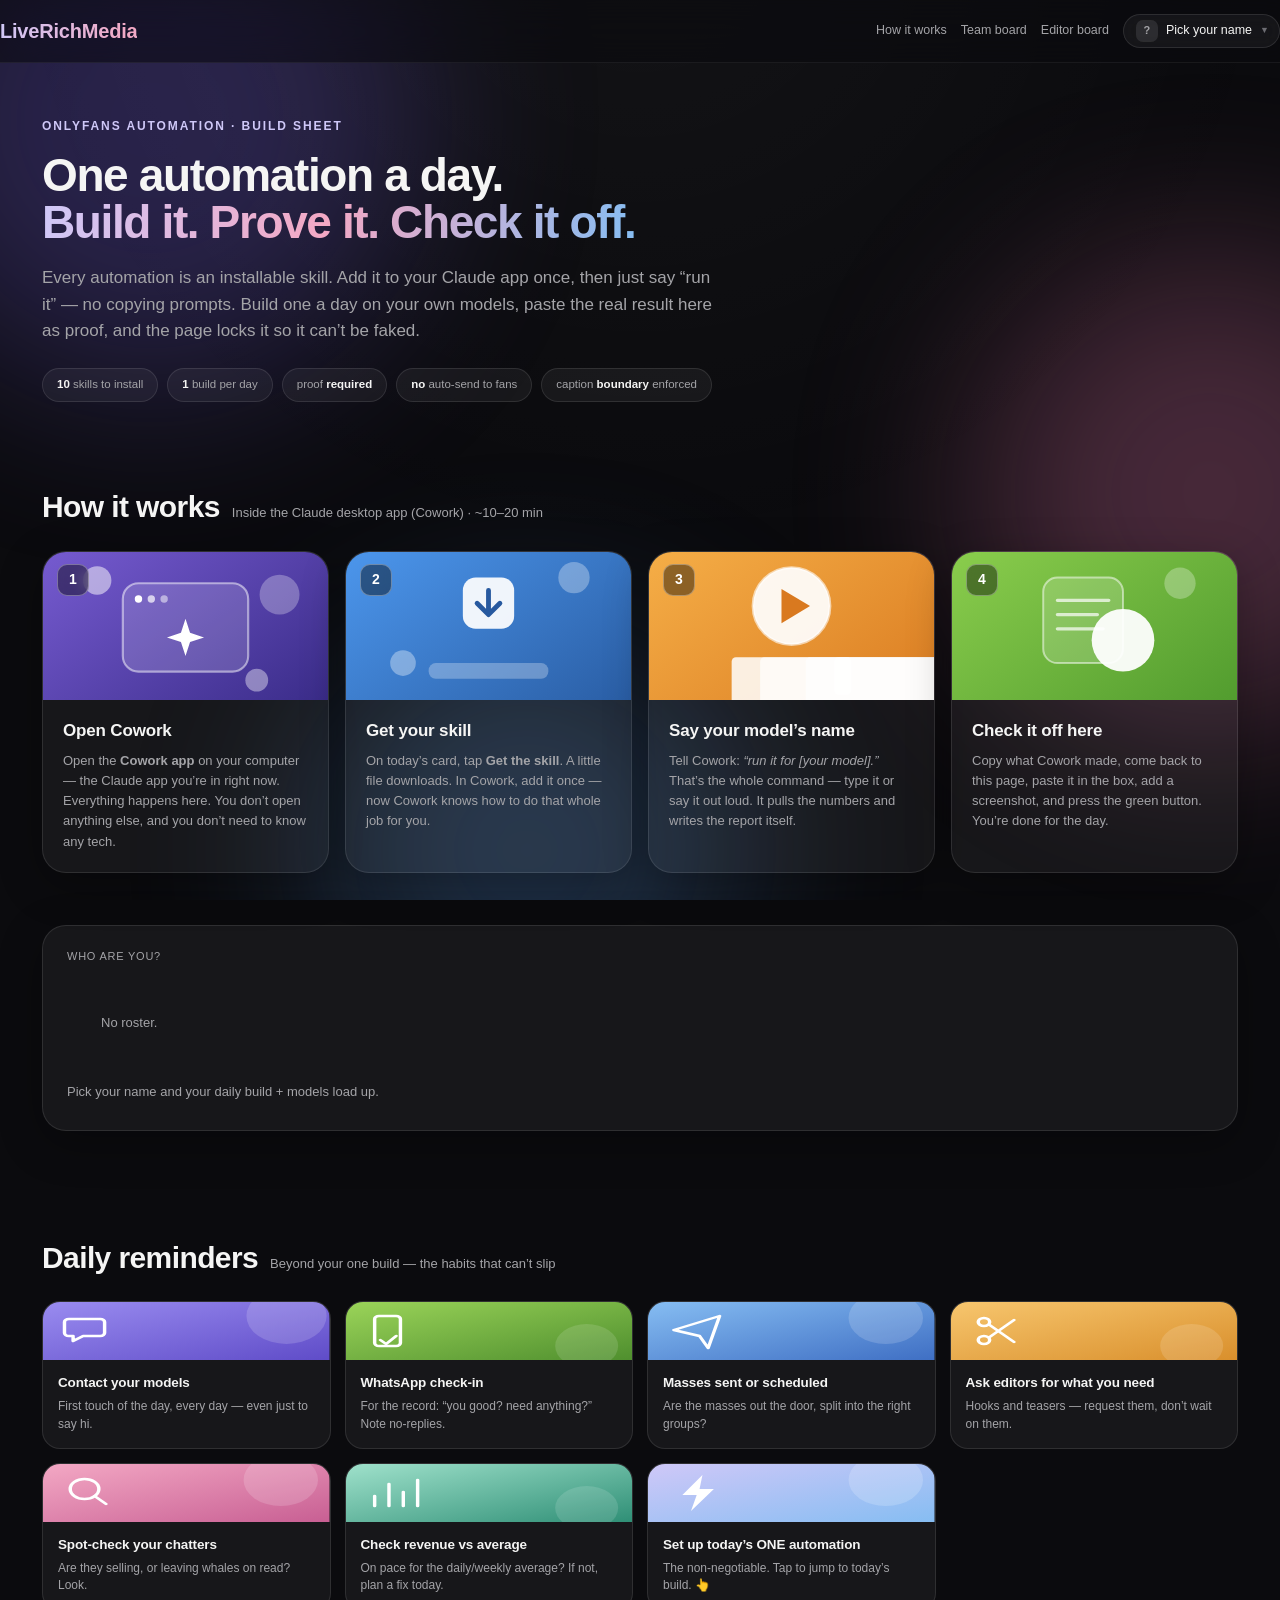
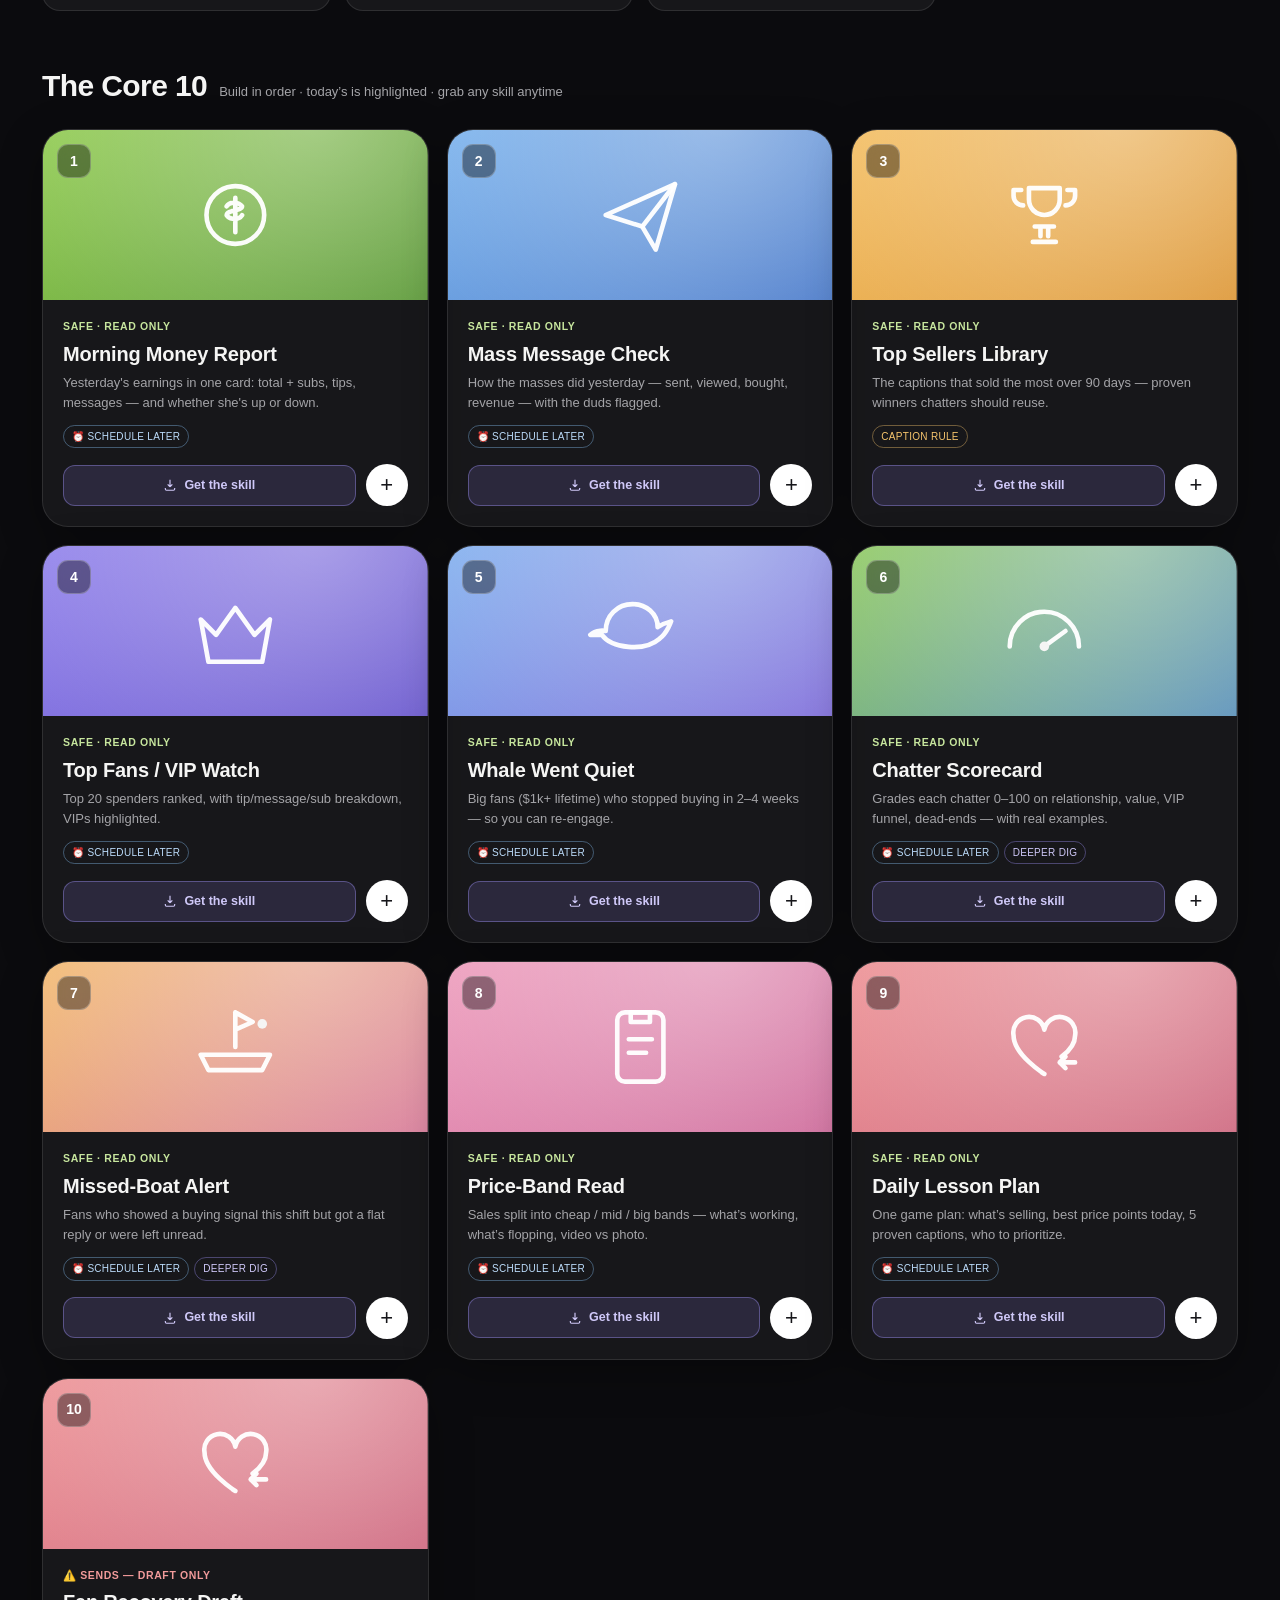
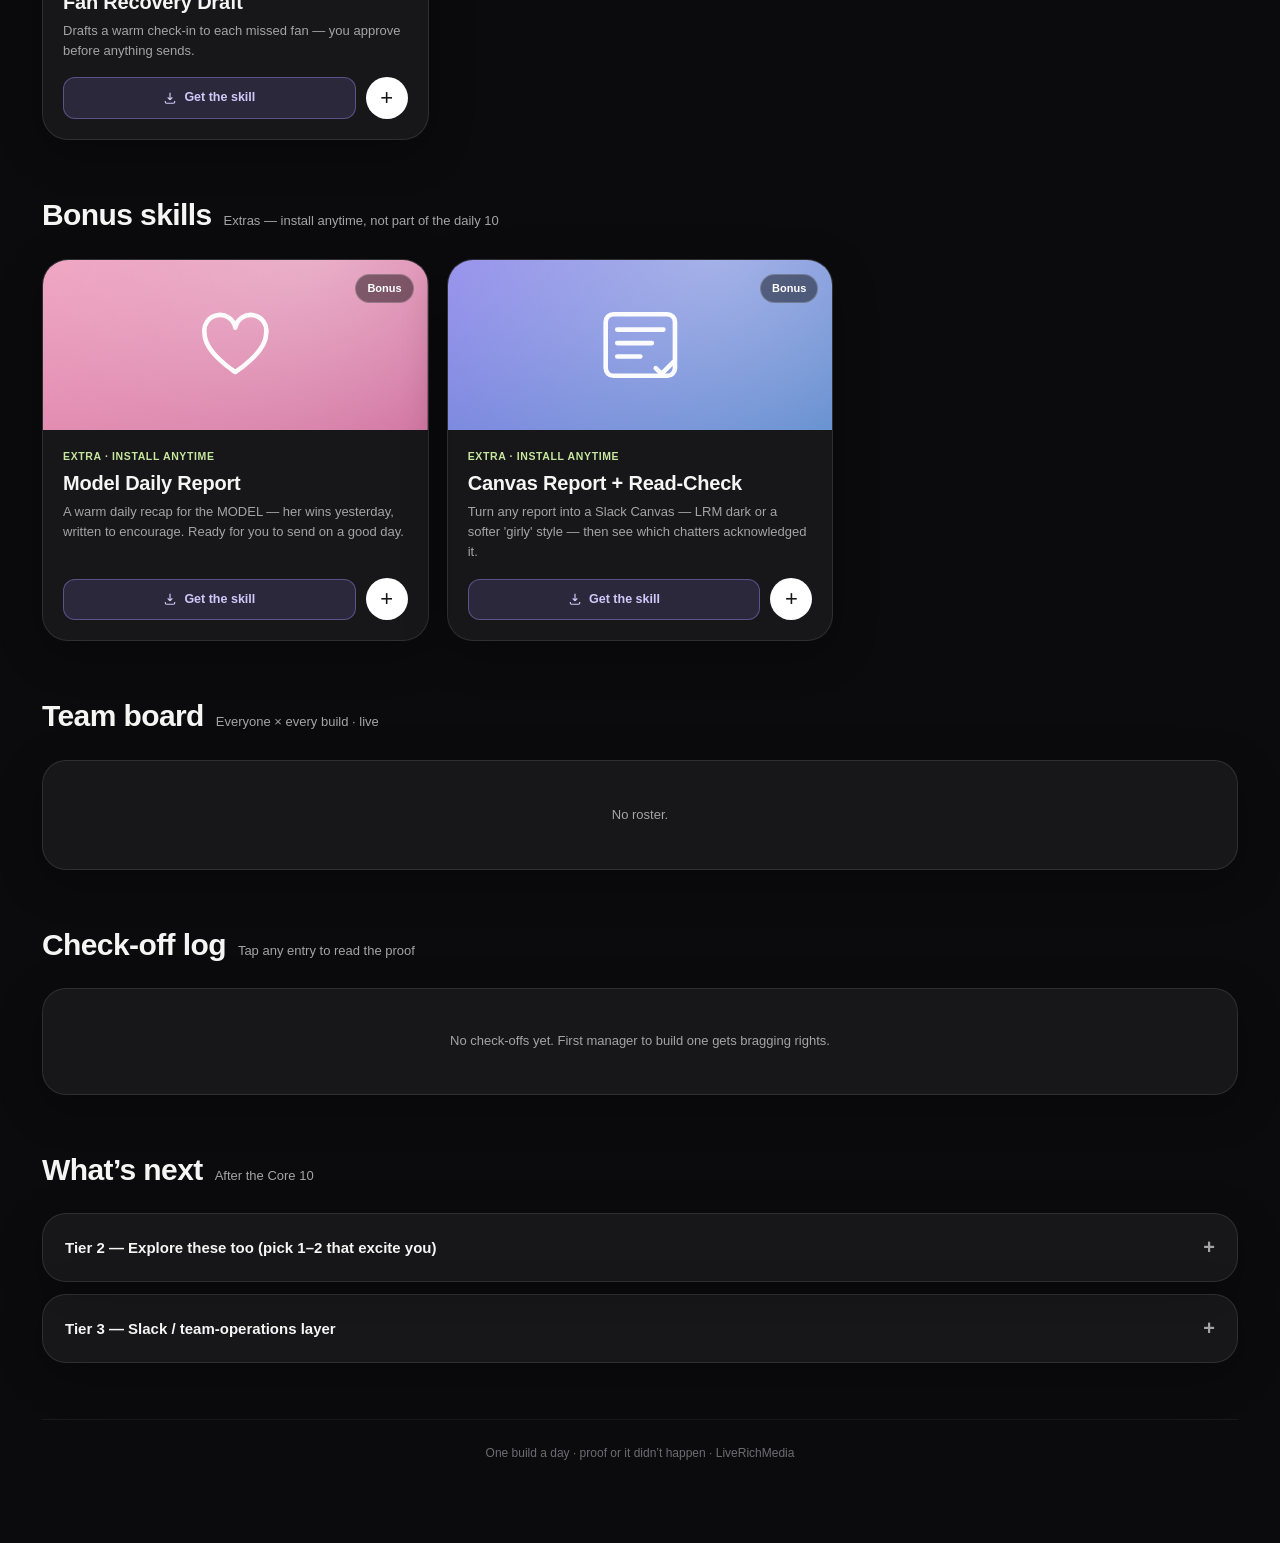
==== commit 4c6f8acc: "Add Daily reminders section to manager page" ====
--- a/index.html
+++ b/index.html
@@ -68,6 +68,19 @@
   <div class="sec reveal">
     <div class="dash" id="dash"></div>
     <div class="spot glass" id="spot"></div>
+  </div>
+
+  <div class="sec reveal">
+    <div class="sec-h"><h2>Daily reminders</h2><span class="sub">Beyond your one build — the habits that can’t slip</span></div>
+    <div class="tier-grid">
+      <div class="tcard"><div class="tart"><svg viewBox="0 0 200 58" preserveAspectRatio="none"><defs><linearGradient id="rm1" x1="0" y1="0" x2="1" y2="1"><stop offset="0" stop-color="#9a8cf0"/><stop offset="1" stop-color="#5f4cc8"/></linearGradient></defs><rect width="200" height="58" fill="url(#rm1)"/><circle cx="170" cy="14" r="28" fill="rgba(255,255,255,.16)"/><g transform="translate(16 15)" fill="none" stroke="#fff" stroke-width="2.4" stroke-linecap="round" stroke-linejoin="round"><path d="M2 2h22a3 3 0 013 3v11a3 3 0 01-3 3H12l-7 5v-5H2a3 3 0 01-3-3V5a3 3 0 013-3z"/></g></svg></div><div class="tb"><div class="tt">Contact your models</div><div class="td">First touch of the day, every day — even just to say hi.</div></div></div>
+      <div class="tcard"><div class="tart"><svg viewBox="0 0 200 58" preserveAspectRatio="none"><defs><linearGradient id="rm2" x1="0" y1="0" x2="1" y2="1"><stop offset="0" stop-color="#9bd459"/><stop offset="1" stop-color="#4f8f2e"/></linearGradient></defs><rect width="200" height="58" fill="url(#rm2)"/><circle cx="168" cy="44" r="22" fill="rgba(255,255,255,.13)"/><g transform="translate(18 14)" fill="none" stroke="#fff" stroke-width="2.4" stroke-linecap="round" stroke-linejoin="round"><rect x="2" y="0" width="18" height="30" rx="3"/><path d="M6 24l4 4 7-8"/></g></svg></div><div class="tb"><div class="tt">WhatsApp check-in</div><div class="td">For the record: “you good? need anything?” Note no-replies.</div></div></div>
+      <div class="tcard"><div class="tart"><svg viewBox="0 0 200 58" preserveAspectRatio="none"><defs><linearGradient id="rm3" x1="0" y1="0" x2="1" y2="1"><stop offset="0" stop-color="#86bdf2"/><stop offset="1" stop-color="#3f6fc4"/></linearGradient></defs><rect width="200" height="58" fill="url(#rm3)"/><circle cx="166" cy="16" r="26" fill="rgba(255,255,255,.16)"/><g transform="translate(16 12)" fill="none" stroke="#fff" stroke-width="2.4" stroke-linecap="round" stroke-linejoin="round"><path d="M2 16 34 2 26 34 20 22z"/></g></svg></div><div class="tb"><div class="tt">Masses sent or scheduled</div><div class="td">Are the masses out the door, split into the right groups?</div></div></div>
+      <div class="tcard"><div class="tart"><svg viewBox="0 0 200 58" preserveAspectRatio="none"><defs><linearGradient id="rm4" x1="0" y1="0" x2="1" y2="1"><stop offset="0" stop-color="#f7c66e"/><stop offset="1" stop-color="#d98f2c"/></linearGradient></defs><rect width="200" height="58" fill="url(#rm4)"/><circle cx="168" cy="44" r="22" fill="rgba(255,255,255,.14)"/><g transform="translate(18 14)" fill="none" stroke="#fff" stroke-width="2.4" stroke-linecap="round" stroke-linejoin="round"><circle cx="5" cy="6" r="4"/><circle cx="5" cy="24" r="4"/><path d="M8.5 8.5 26 26M8.5 21.5 26 4"/></g></svg></div><div class="tb"><div class="tt">Ask editors for what you need</div><div class="td">Hooks and teasers — request them, don’t wait on them.</div></div></div>
+      <div class="tcard"><div class="tart"><svg viewBox="0 0 200 58" preserveAspectRatio="none"><defs><linearGradient id="rm5" x1="0" y1="0" x2="1" y2="1"><stop offset="0" stop-color="#f3a8c4"/><stop offset="1" stop-color="#c85f93"/></linearGradient></defs><rect width="200" height="58" fill="url(#rm5)"/><circle cx="166" cy="16" r="26" fill="rgba(255,255,255,.16)"/><g transform="translate(17 13)" fill="none" stroke="#fff" stroke-width="2.4" stroke-linecap="round" stroke-linejoin="round"><circle cx="12" cy="12" r="10"/><path d="M19 19l8 8"/></g></svg></div><div class="tb"><div class="tt">Spot-check your chatters</div><div class="td">Are they selling, or leaving whales on read? Look.</div></div></div>
+      <div class="tcard"><div class="tart"><svg viewBox="0 0 200 58" preserveAspectRatio="none"><defs><linearGradient id="rm6" x1="0" y1="0" x2="1" y2="1"><stop offset="0" stop-color="#9FE1CB"/><stop offset="1" stop-color="#2f8f76"/></linearGradient></defs><rect width="200" height="58" fill="url(#rm6)"/><circle cx="168" cy="44" r="22" fill="rgba(255,255,255,.13)"/><g transform="translate(18 12)" fill="none" stroke="#fff" stroke-width="2.4" stroke-linecap="round" stroke-linejoin="round"><path d="M2 30V20M12 30V8M22 30V16M32 30V4"/></g></svg></div><div class="tb"><div class="tt">Check revenue vs average</div><div class="td">On pace for the daily/weekly average? If not, plan a fix today.</div></div></div>
+      <div class="tcard" onclick="document.getElementById('buildGrid').scrollIntoView({behavior:'smooth'})" style="cursor:pointer"><div class="tart"><svg viewBox="0 0 200 58" preserveAspectRatio="none"><defs><linearGradient id="rm7" x1="0" y1="0" x2="1" y2="1"><stop offset="0" stop-color="#cfc8f8"/><stop offset="1" stop-color="#86bdf2"/></linearGradient></defs><rect width="200" height="58" fill="url(#rm7)"/><circle cx="166" cy="16" r="26" fill="rgba(255,255,255,.18)"/><g transform="translate(22 11)" fill="#fff"><path d="M16 0 2 20h10l-4 16 16-22H14z"/></g></svg></div><div class="tb"><div class="tt">Set up today’s ONE automation</div><div class="td">The non-negotiable. Tap to jump to today’s build. 👆</div></div></div>
+    </div>
   </div>
 
   <div class="sec reveal">
--- a/lrm.css
+++ b/lrm.css
@@ -38,8 +38,12 @@
 .chip b{color:var(--text);font-weight:600}
 
 .glass{background:var(--glass);border:1px solid var(--stroke);border-radius:24px;backdrop-filter:blur(22px) saturate(130%);-webkit-backdrop-filter:blur(22px) saturate(130%);box-shadow:0 12px 44px rgba(0,0,0,.30)}
-.reveal{opacity:0;transform:translateY(18px);transition:opacity .6s cubic-bezier(.2,.7,.2,1),transform .6s cubic-bezier(.2,.7,.2,1)}
+/* pure-CSS reveal: content always appears even if no JS runs (prevents blank pages) */
+.reveal{opacity:0;transform:translateY(18px);animation:revealIn .7s cubic-bezier(.2,.7,.2,1) forwards}
+.reveal:nth-of-type(2){animation-delay:.05s}.reveal:nth-of-type(3){animation-delay:.1s}.reveal:nth-of-type(4){animation-delay:.16s}.reveal:nth-of-type(n+5){animation-delay:.22s}
 .reveal.in{opacity:1;transform:none}
+@keyframes revealIn{to{opacity:1;transform:none}}
+@media (prefers-reduced-motion:reduce){.reveal{animation:none;opacity:1;transform:none}}
 
 .sec{margin-top:52px}
 .sec-h{display:flex;align-items:baseline;gap:12px;margin-bottom:20px;flex-wrap:wrap}
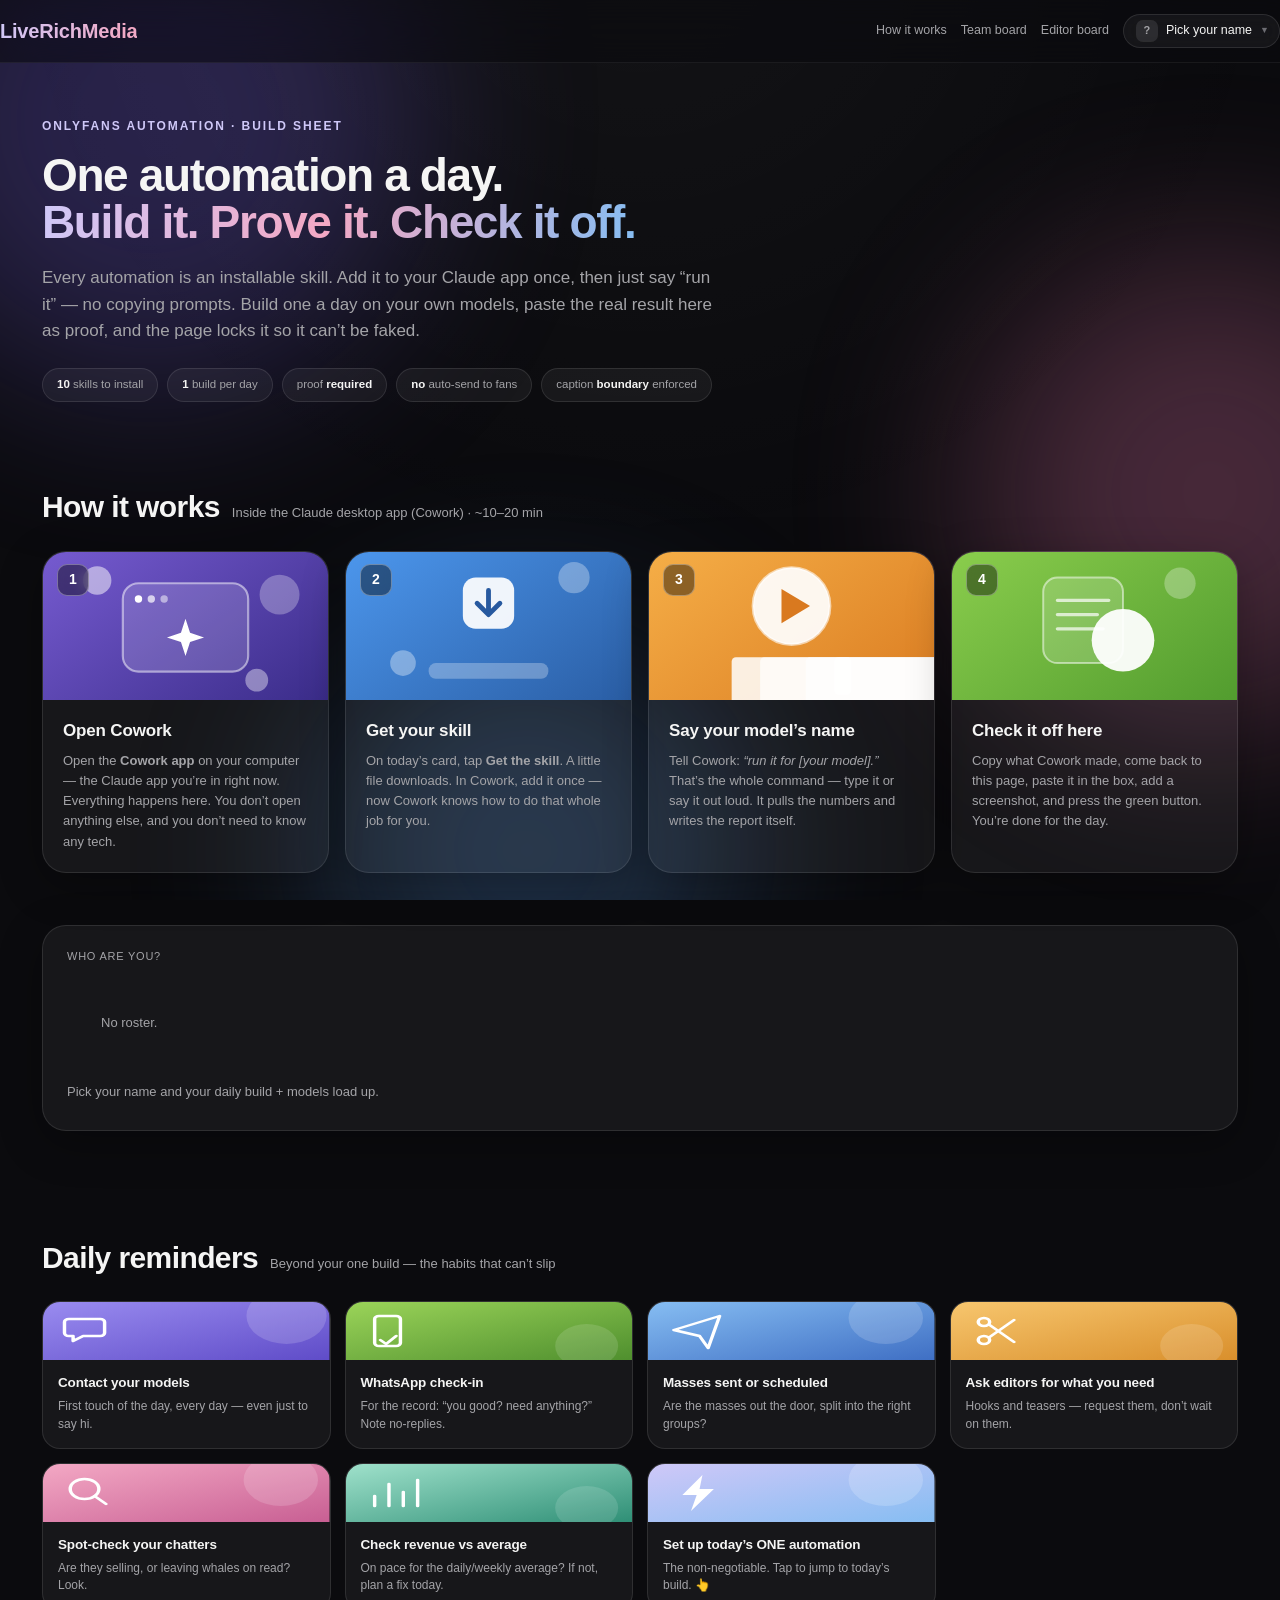
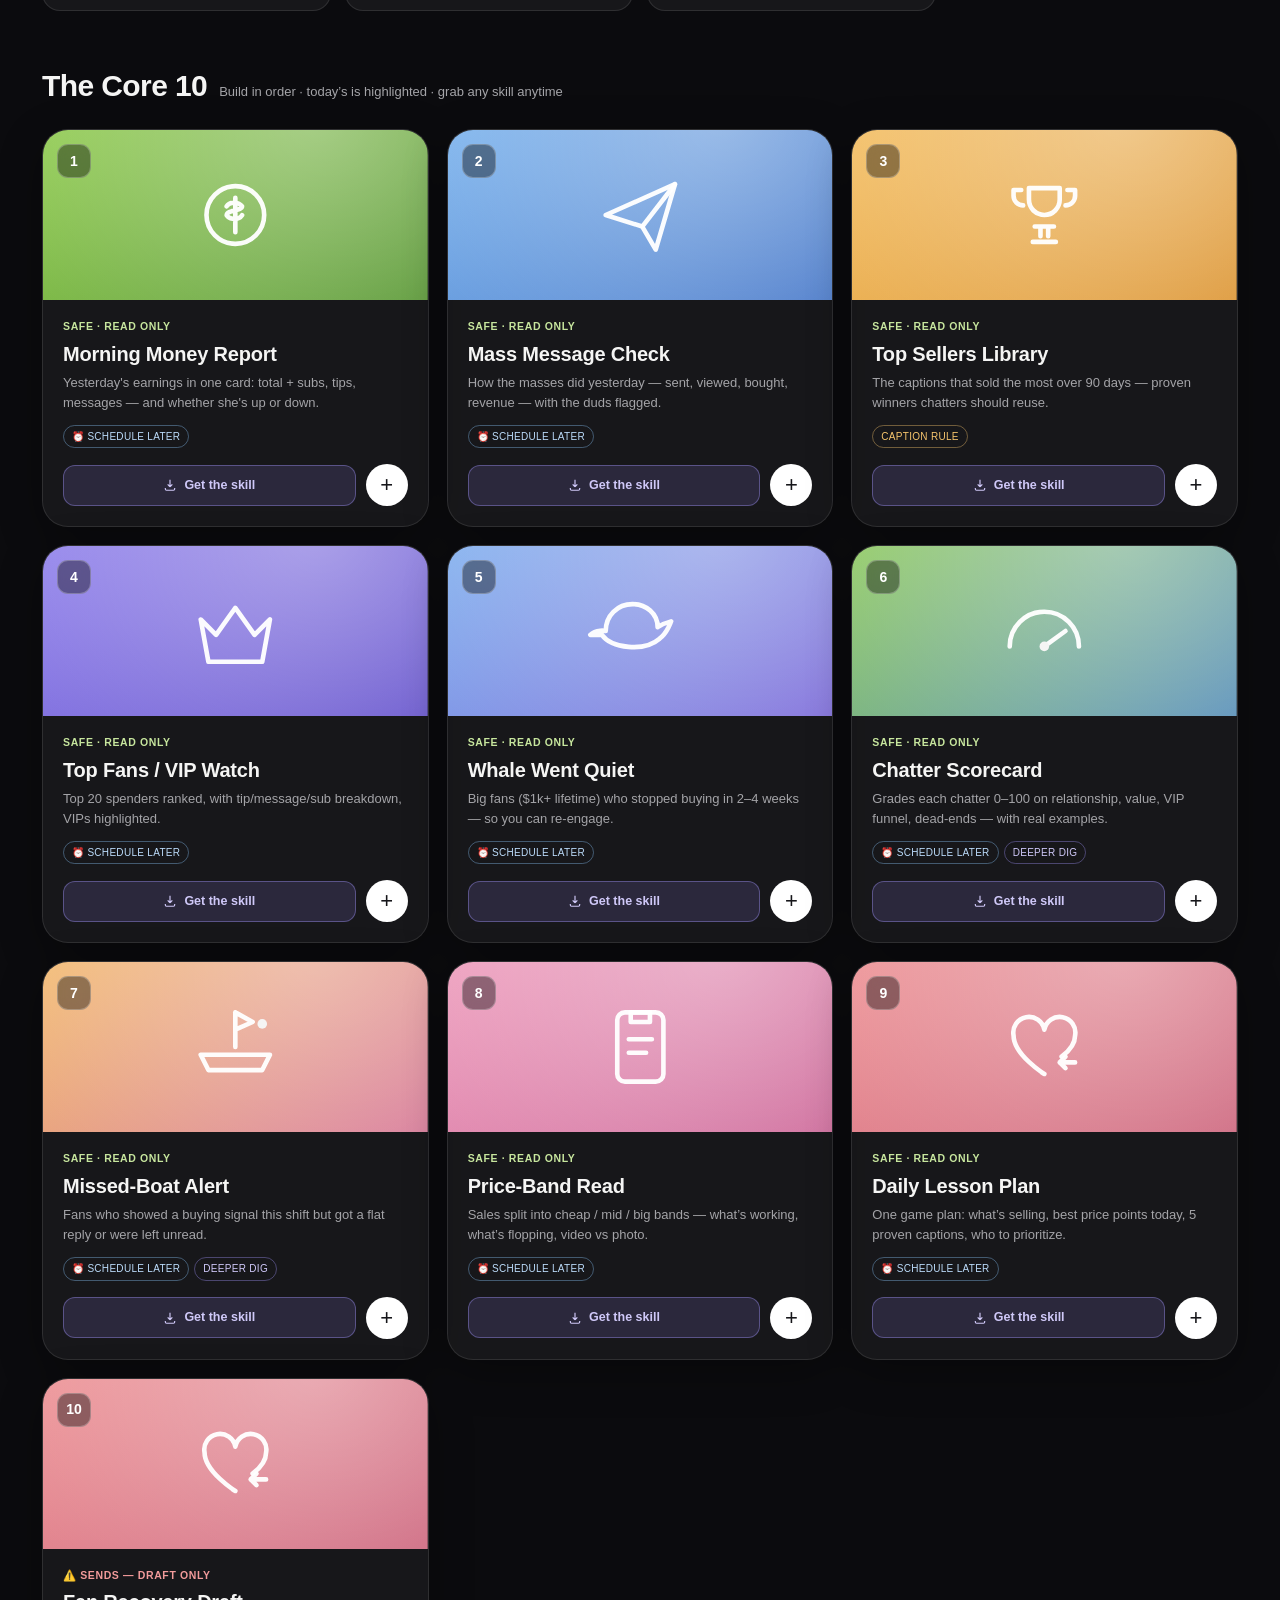
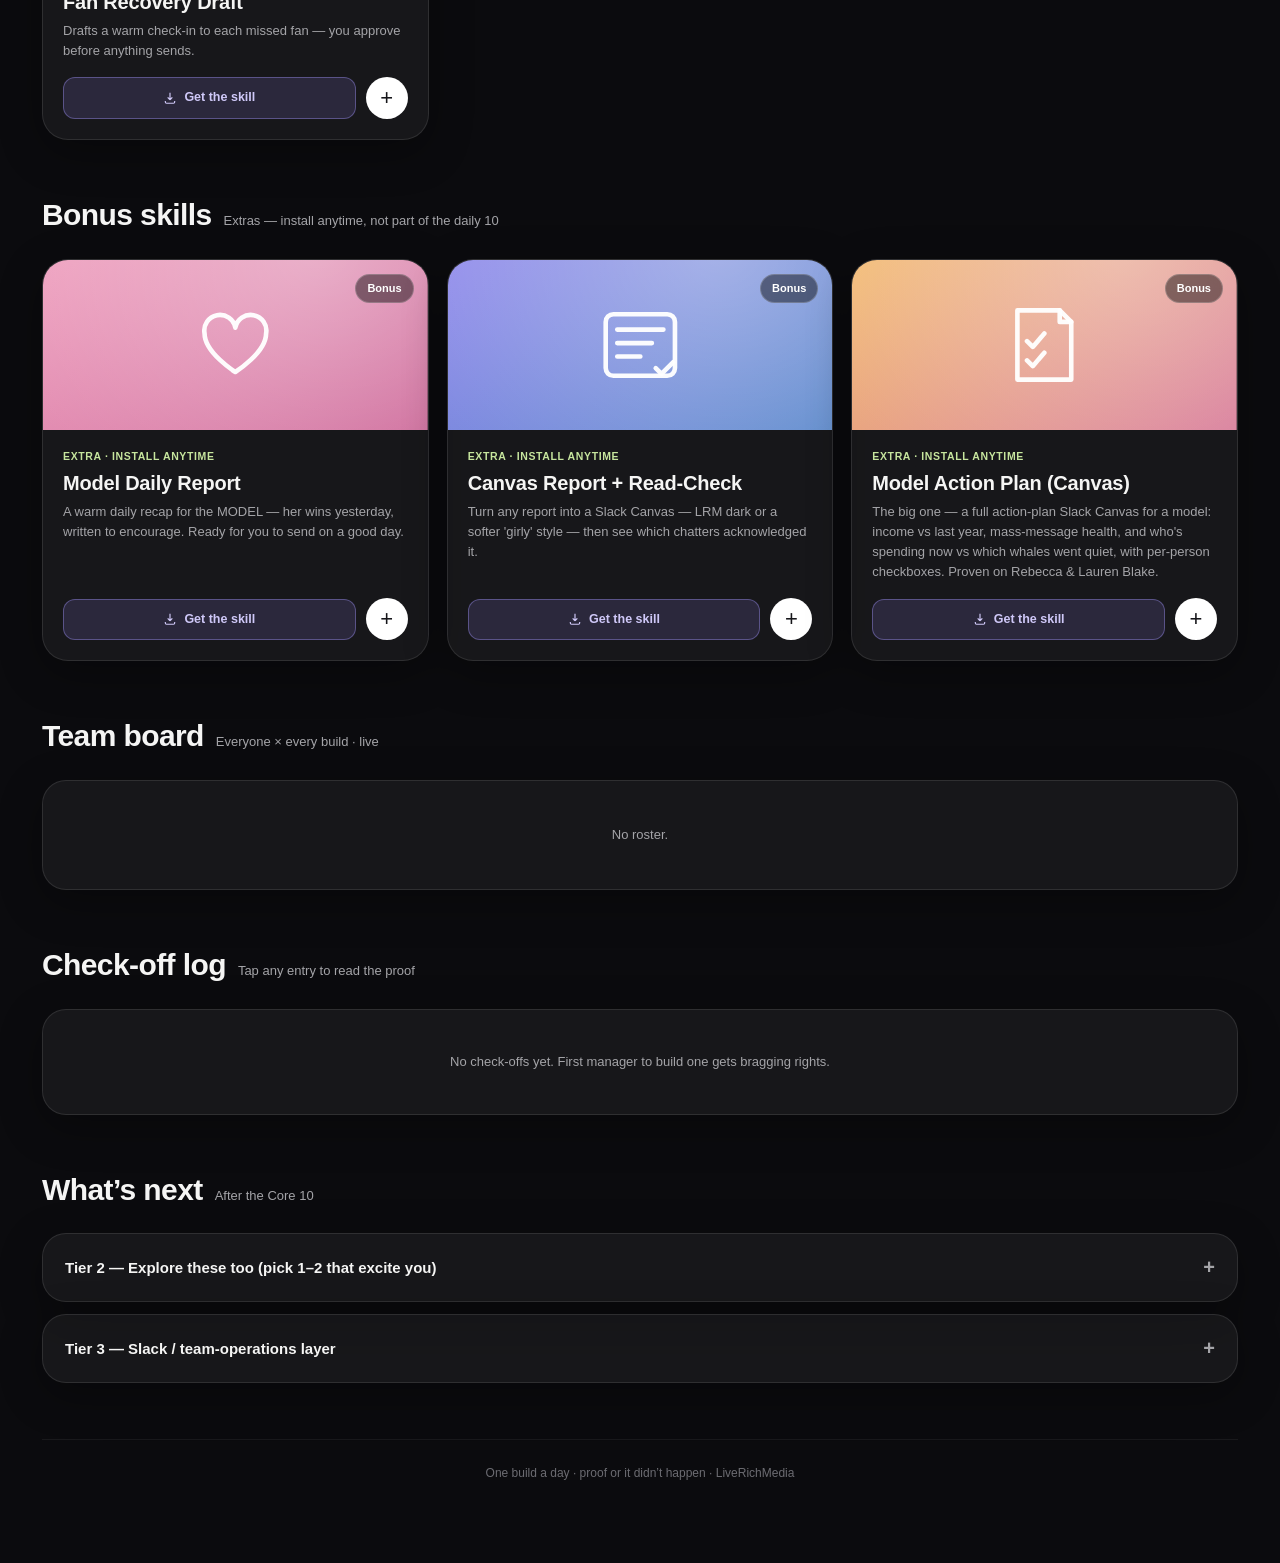
==== commit 55812d8d: "feature Model Action Plan skill card" ====
--- a/index.html
+++ b/index.html
@@ -205,9 +205,14 @@
  {id:'x2',name:'Canvas Report + Read-Check',skill:'of-canvas-report',sends:false,
   does:"Turn any report into a Slack Canvas — LRM dark or a softer 'girly' style — then see which chatters acknowledged it.",
   prompt:"Run my Canvas Report skill: turn [this report] into a Slack Canvas for [channel] in [LRM dark / soft girly] style, then tell me which chatters acknowledged it.",
-  endpoint:'Slack canvas + reactions (acknowledgement)',result:'A Slack Canvas in your chosen style + a who-acknowledged / who-hasn’t list.'}];
+  endpoint:'Slack canvas + reactions (acknowledgement)',result:'A Slack Canvas in your chosen style + a who-acknowledged / who-hasn’t list.'},
+ {id:'x3',name:'Model Action Plan (Canvas)',skill:'of-model-action-plan',sends:true,featured:true,
+  does:"The big one — a full action-plan Slack Canvas for a model: income vs last year, mass-message health, and who's spending now vs which whales went quiet, with per-person checkboxes. Proven on Rebecca & Lauren Blake.",
+  prompt:"Make an action plan for [model]: build the team Canvas with income vs last year, mass-message health, the whale spending breakdown (paying now vs gone quiet), and per-person checkboxes. Confirm the channel before posting.",
+  endpoint:'OnlyFans API + Slack (confirm channel, then post)',result:'A posted team Canvas with the diagnosis, the quiet-whale assignment, and check-off boxes for the model, chatters, and manager.'}];
 ICON['x1']=['#f3a8c4','#c85f93','<path d="M32 46S16 36 16 26a8 8 0 0116-3 8 8 0 0116 3c0 10-16 20-16 20z"/>'];
 ICON['x2']=['#9a8cf0','#4f86c6','<rect x="14" y="16" width="36" height="32" rx="4"/><path d="M20 24h24M20 31h18M20 38h12"/><path d="M40 44l3 3 6-6"/>'];
+ICON['x3']=['#f7c66e','#d36f9e','<path d="M18 14h22l6 6v30H18z"/><path d="M40 14v6h6"/><path d="M23 30l3 3 6-7M23 40l3 3 6-7"/>'];
 const byBonus=id=>BONUS.find(x=>x.id===id);
 
 const T2=[['Spender tier auto-sorter','group every fan cheap/mid/whale so masses hit the right list'],['Refund & chargeback watch ⏰','flag disputes/refunds as they hit'],['First-time buyer catcher','spot a fan’s first-ever purchase so chatters pounce'],['Tip-chaser','fans who tip but don’t buy PPV (and vice versa)'],['Shift-over-shift comparison ⏰','same chatter vs their own normal; catch slipping early'],['Response-time check','how long fans wait for a reply'],['Unsent-content tracker','flag what should’ve been unsent and wasn’t'],['Dead-conversation reviver','fans who went quiet mid-chat, never closed'],['Content gap finder','what’s selling that we’re low on → ask model to shoot'],['OFTV / promo countdown prep','pull what worked last promo'],['Holiday & event calendar ⏰','auto-remind ahead of holidays/paydays'],['Best-performing post finder','which wall posts drove subs; repost winners'],['Caption help — the RIGHT way','study top captions & why they worked, suggest non-explicit angles. No explicit wording, ever.'],['Voice note → game plan','speak it, get a clean written plan'],['Daily viral-topics feed ⏰','trending things to talk about, into Slack'],['Shift summarizer','auto-summarize a chatter’s shift'],['Model check-in drafts','draft WhatsApp check-ins'],['Model performance report','the report you send each model'],['Manager’s morning briefing ⏰','ALL her accounts in one card'],['"What changed" detector','model dropped? compare to her best week, name what slacked'],['Win-back list','lapsed whales across all her models, ready to re-engage']];
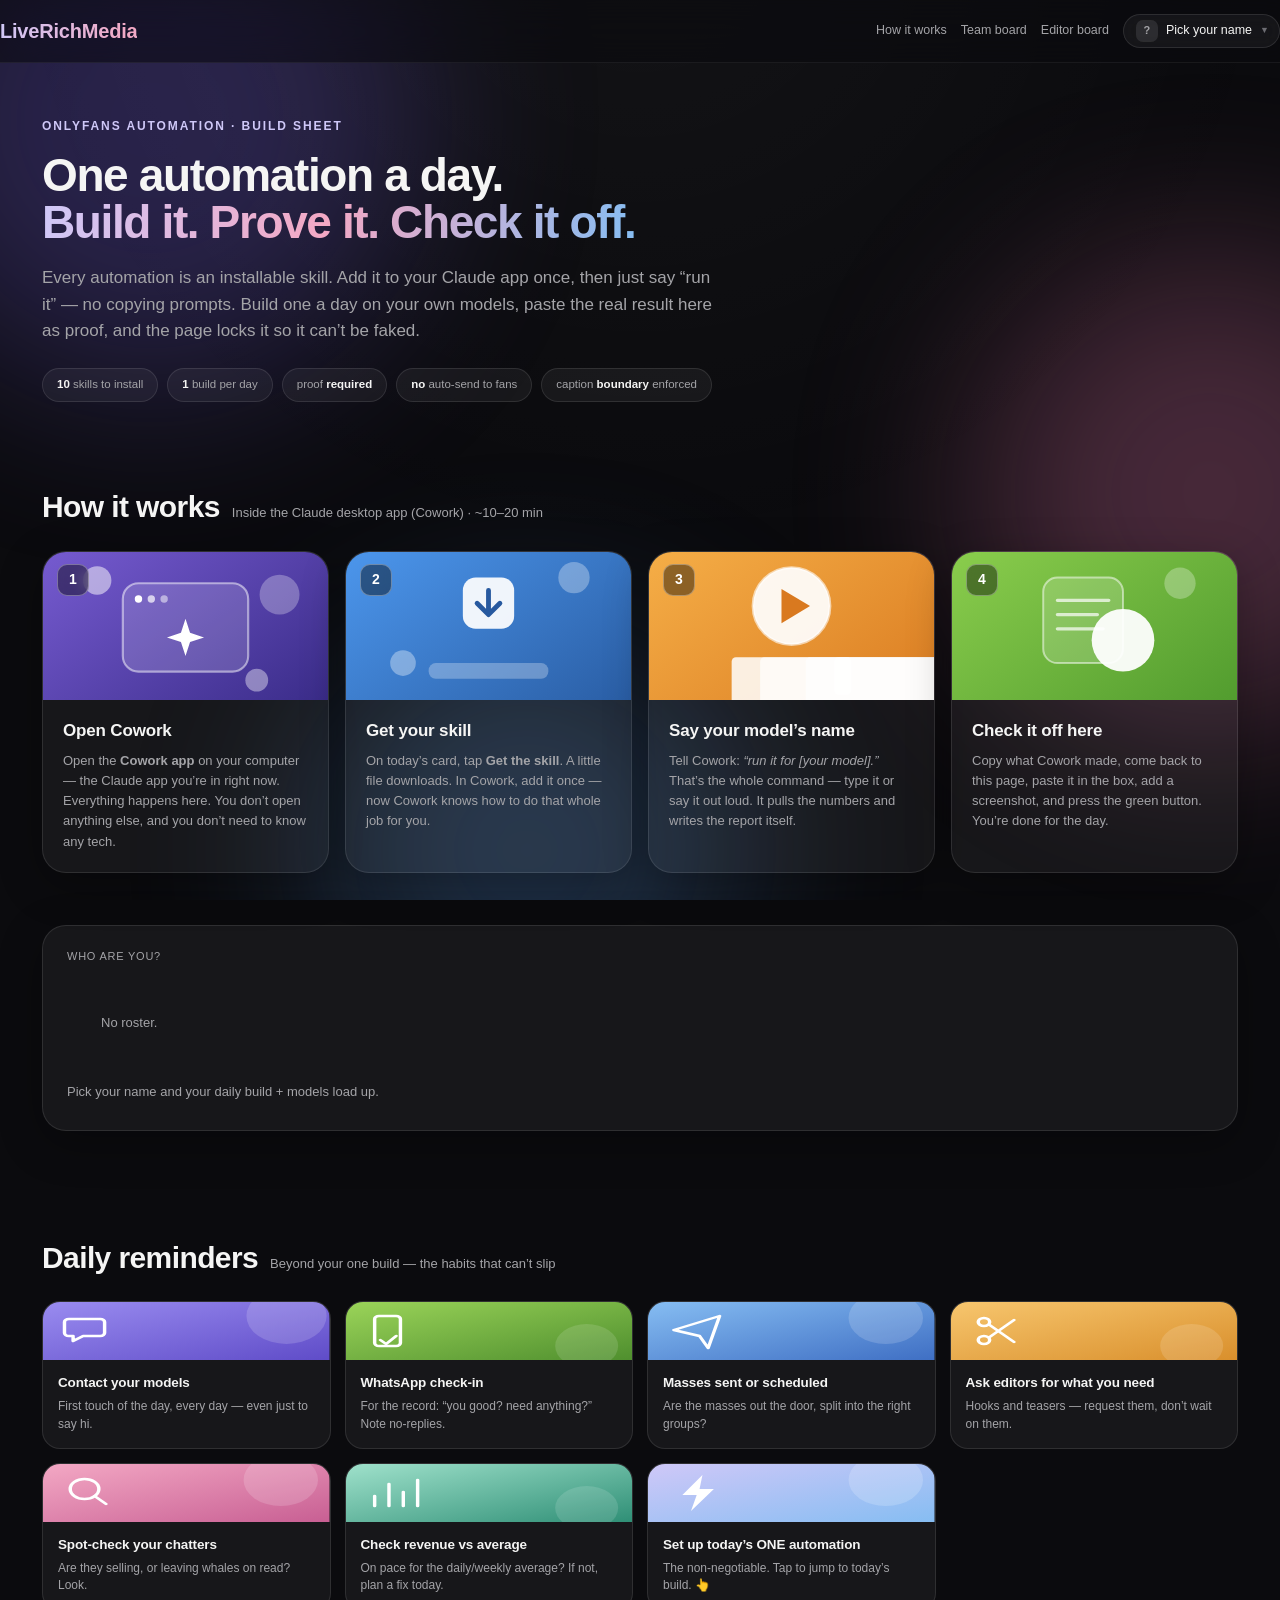
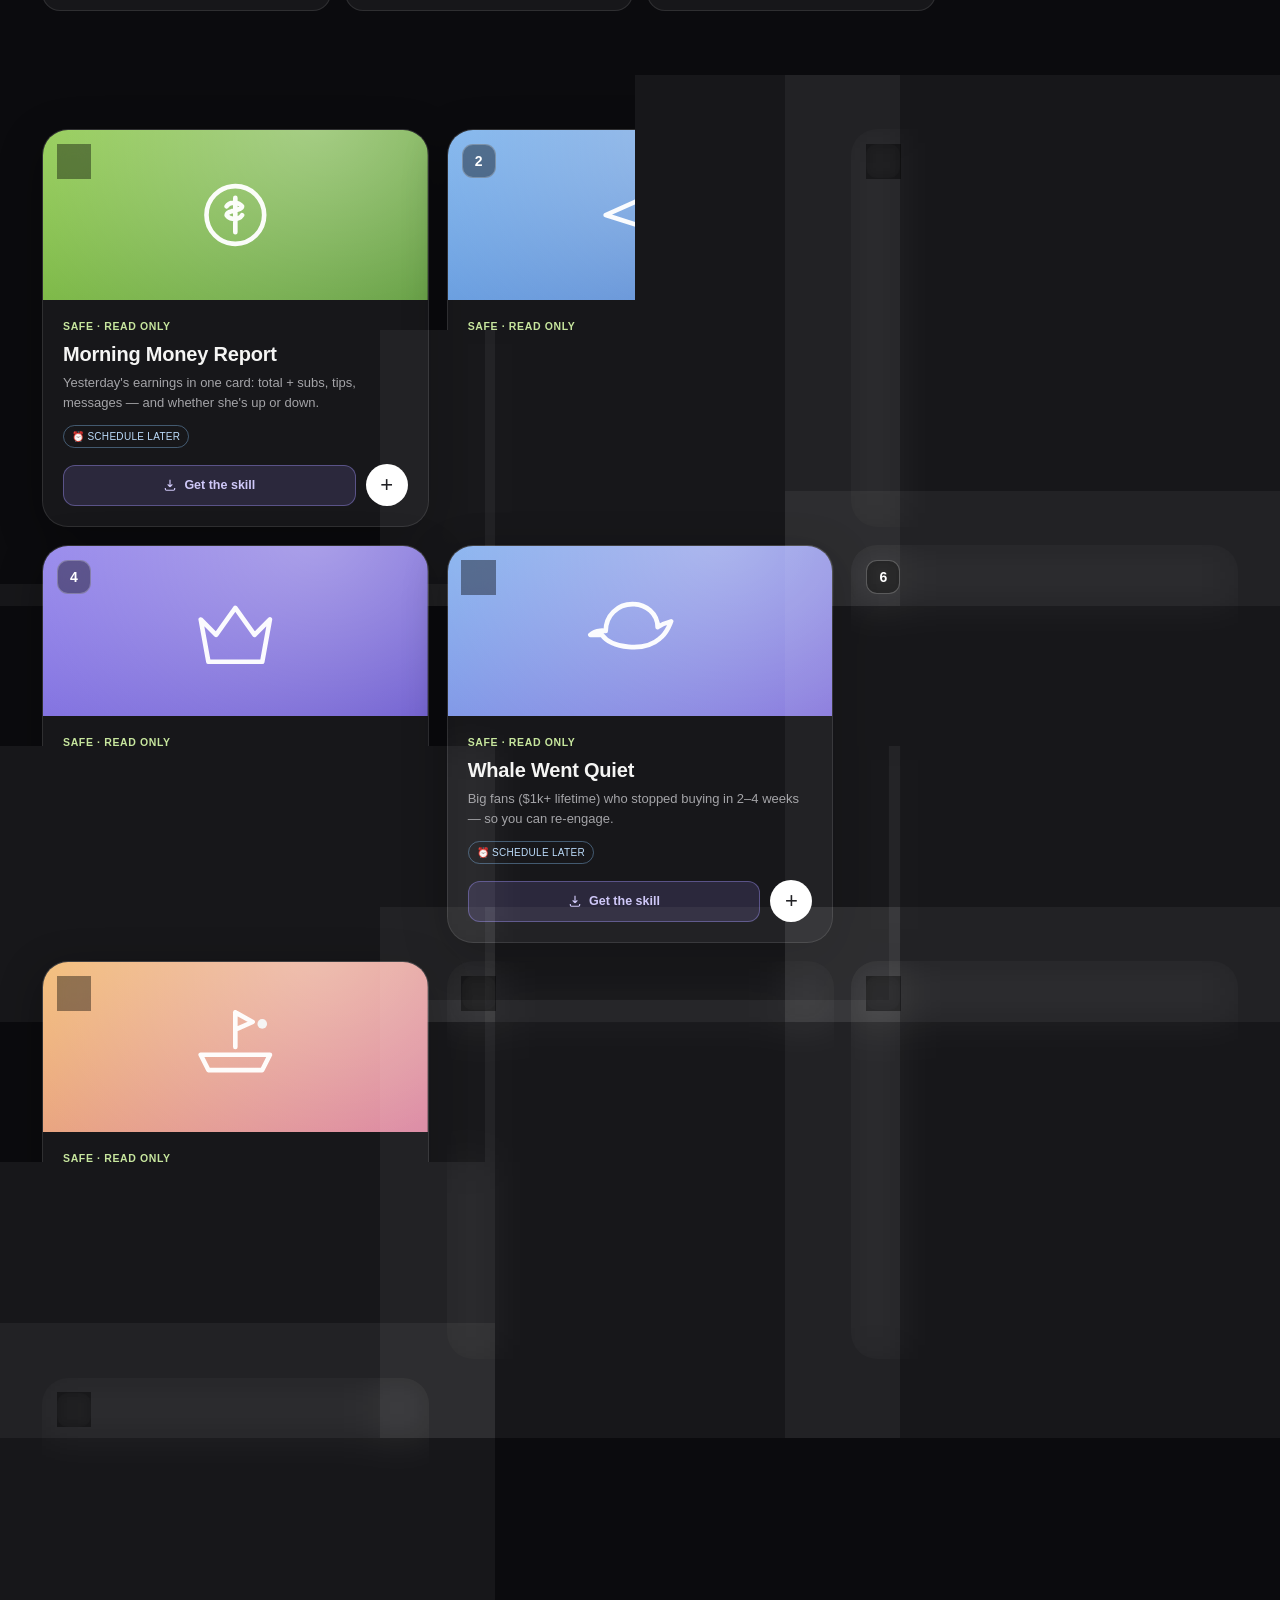
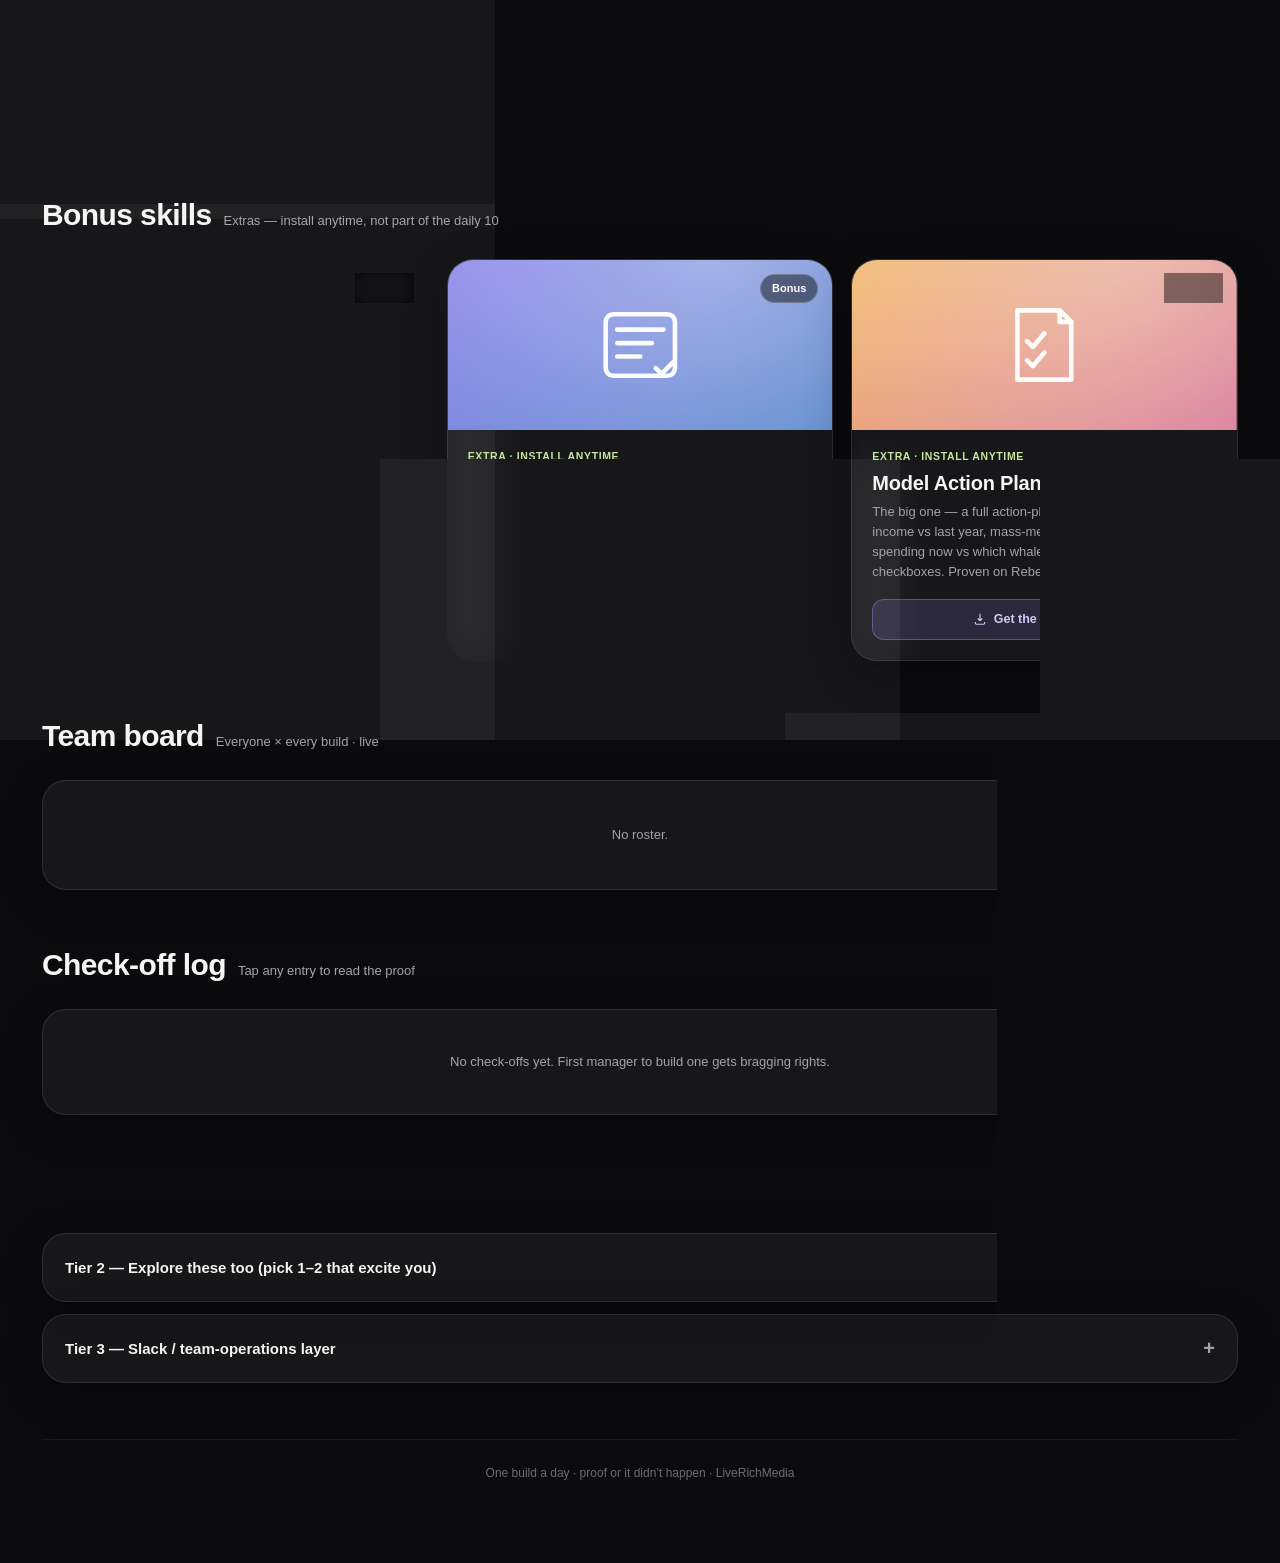
==== commit ed2f4f2b: "Point build tracker at protected build_tracker schema The two tables (build_sheet_roster, build_shee" ====
--- a/index.html
+++ b/index.html
@@ -117,7 +117,7 @@
 <script>
 const SUPA='https://hqvtbfainhtkfptglfuv.supabase.co';
 const KEY='eyJhbGciOiJIUzI1NiIsInR5cCI6IkpXVCJ9.eyJpc3MiOiJzdXBhYmFzZSIsInJlZiI6ImhxdnRiZmFpbmh0a2ZwdGdsZnV2Iiwicm9sZSI6ImFub24iLCJpYXQiOjE3NzE2MTI2NjEsImV4cCI6MjA4NzE4ODY2MX0.ZCxTY3aslMdcBuy3QNl5IVR4dTWn7SRM5SvkmdUgAT4';
-const H={'apikey':KEY,'Authorization':'Bearer '+KEY};
+const H={'apikey':KEY,'Authorization':'Bearer '+KEY,'Accept-Profile':'build_tracker','Content-Profile':'build_tracker'};
 const MIN_PROOF=40;
 const SKILL_BASE='https://liverichtravel.github.io/lrm-build-tracker/skills/';
 
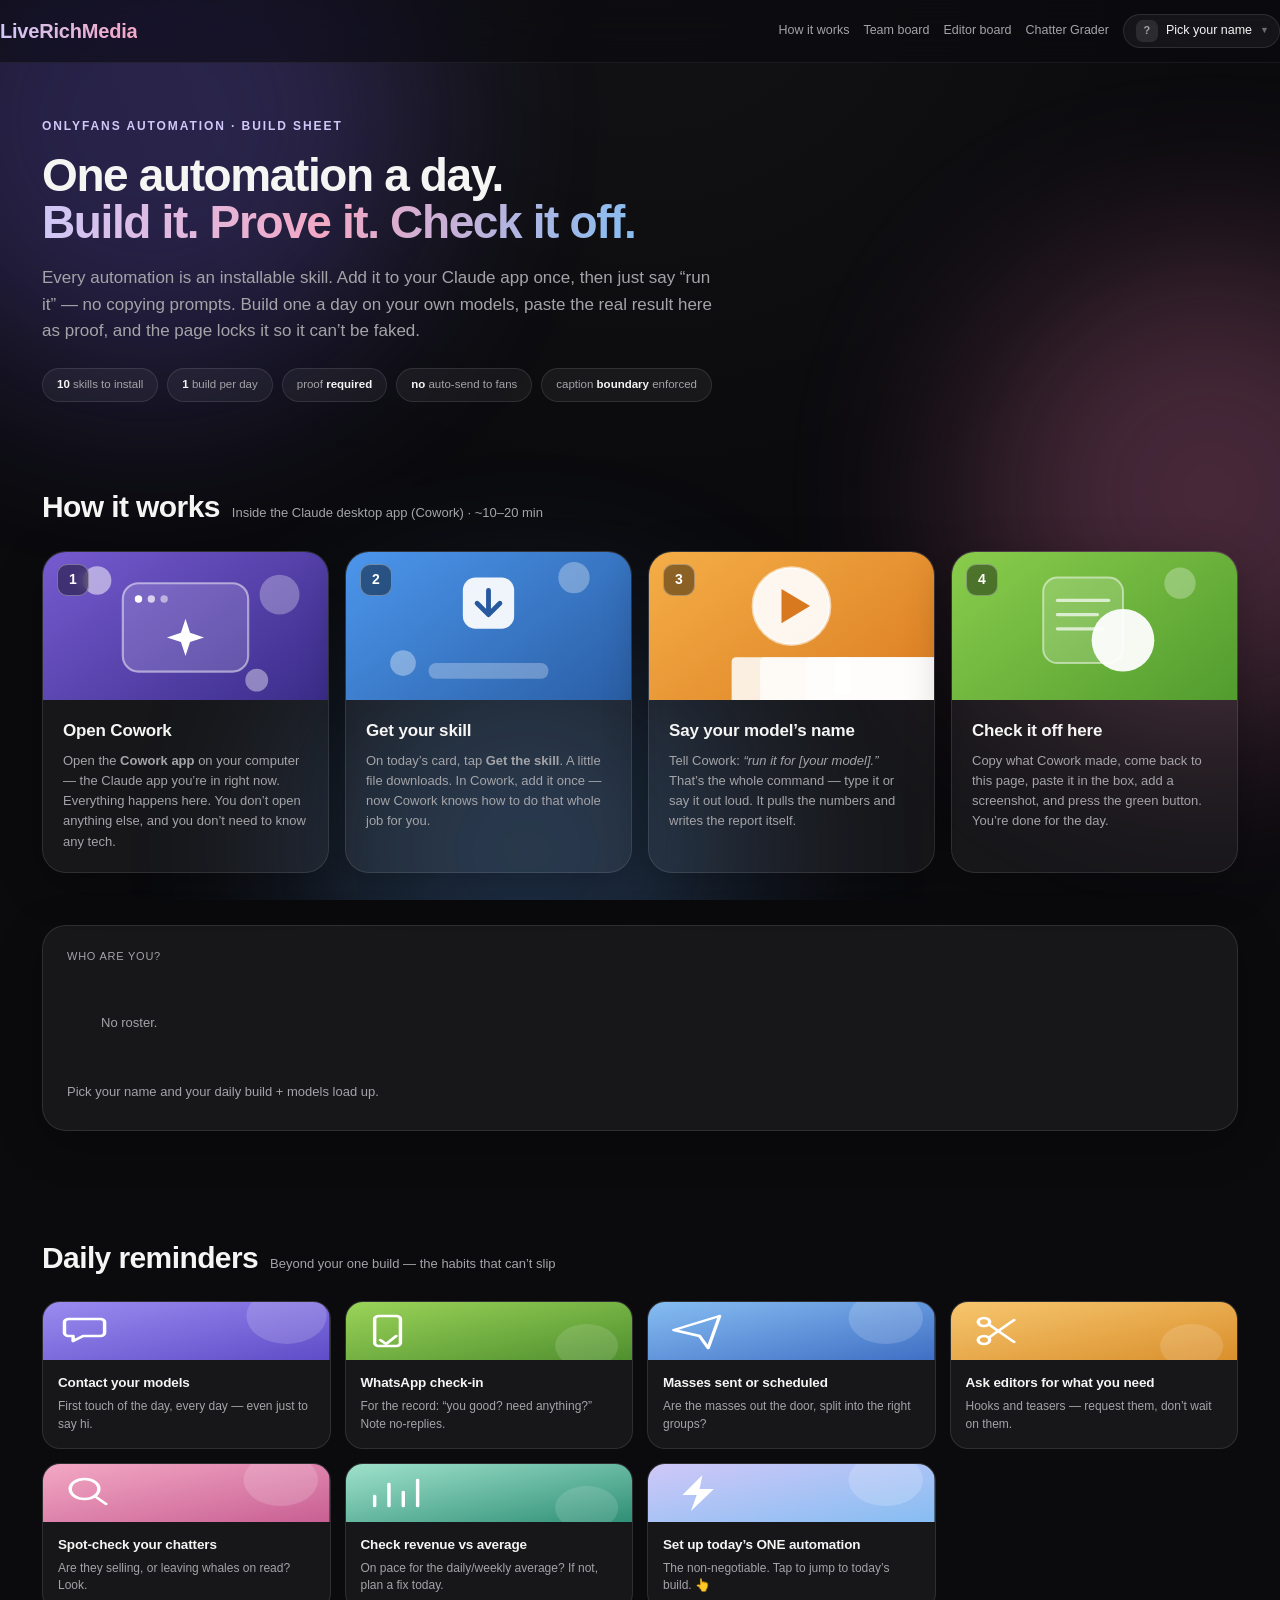
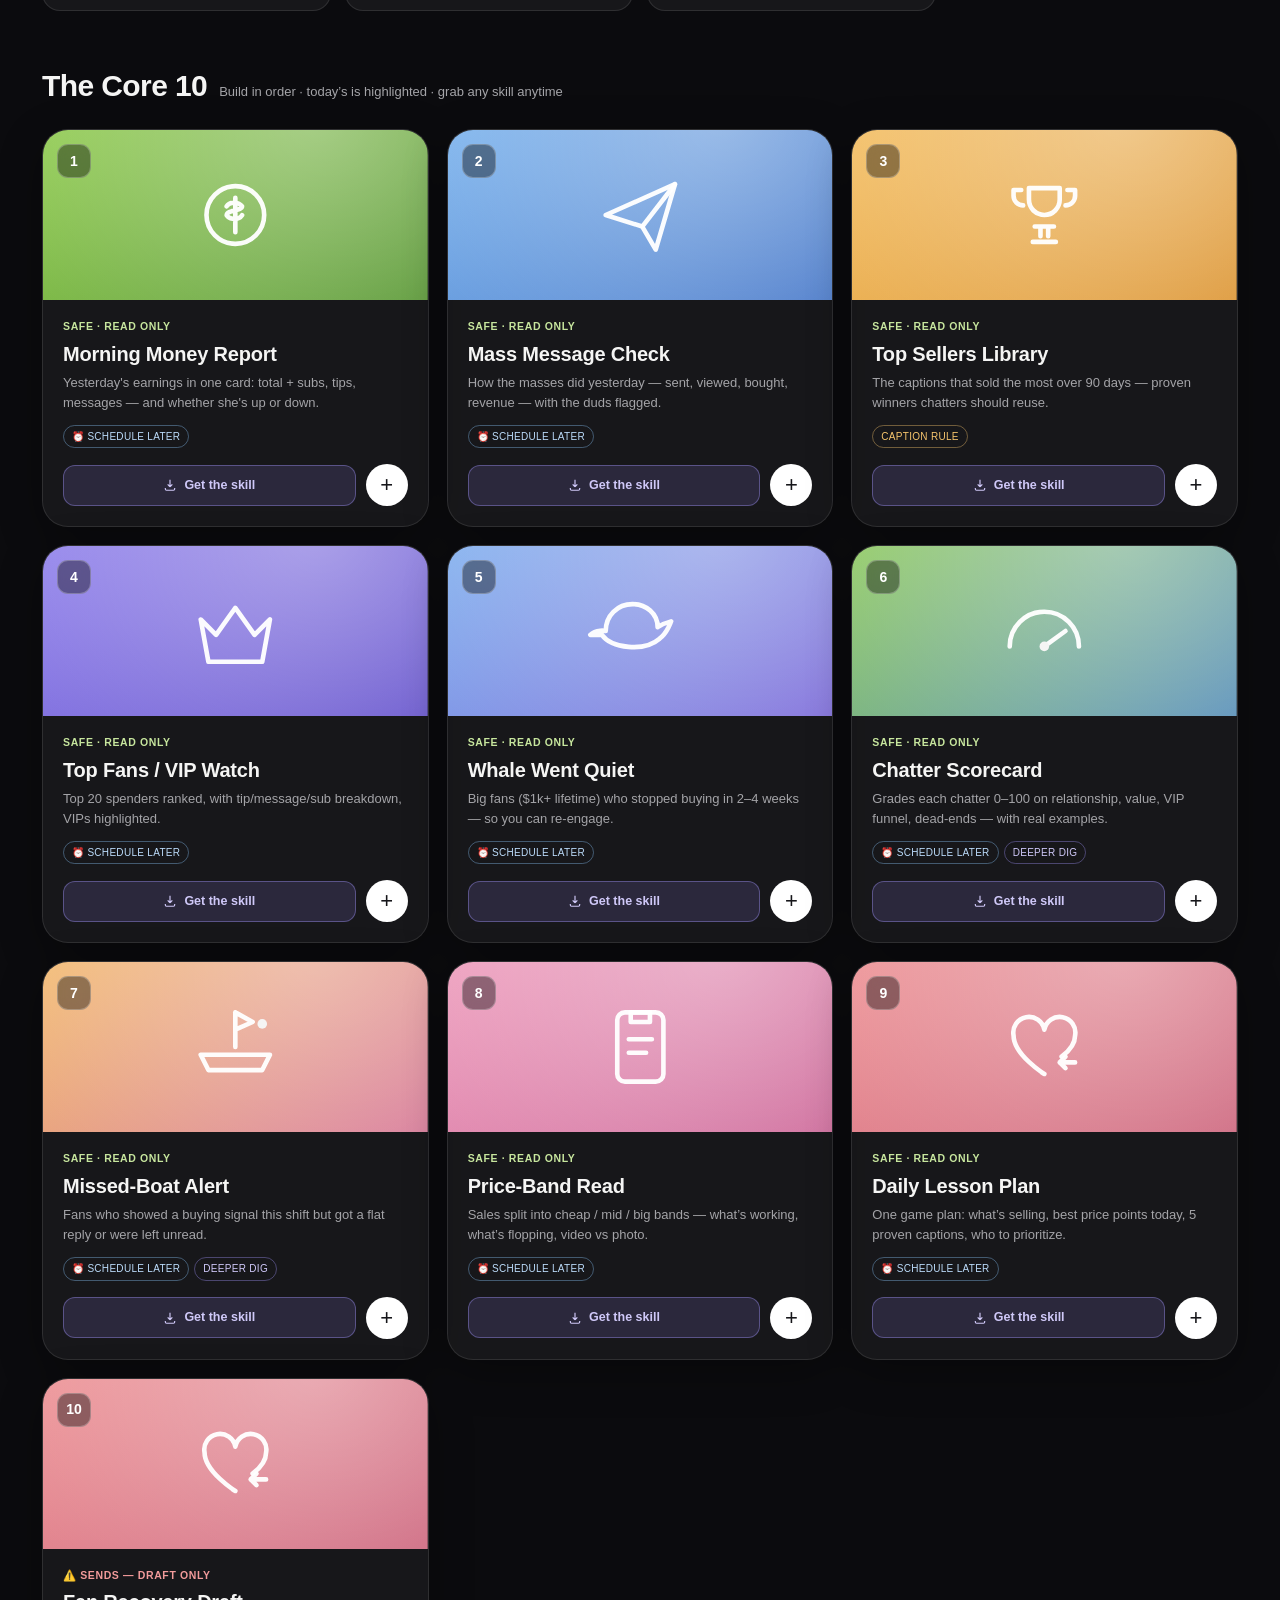
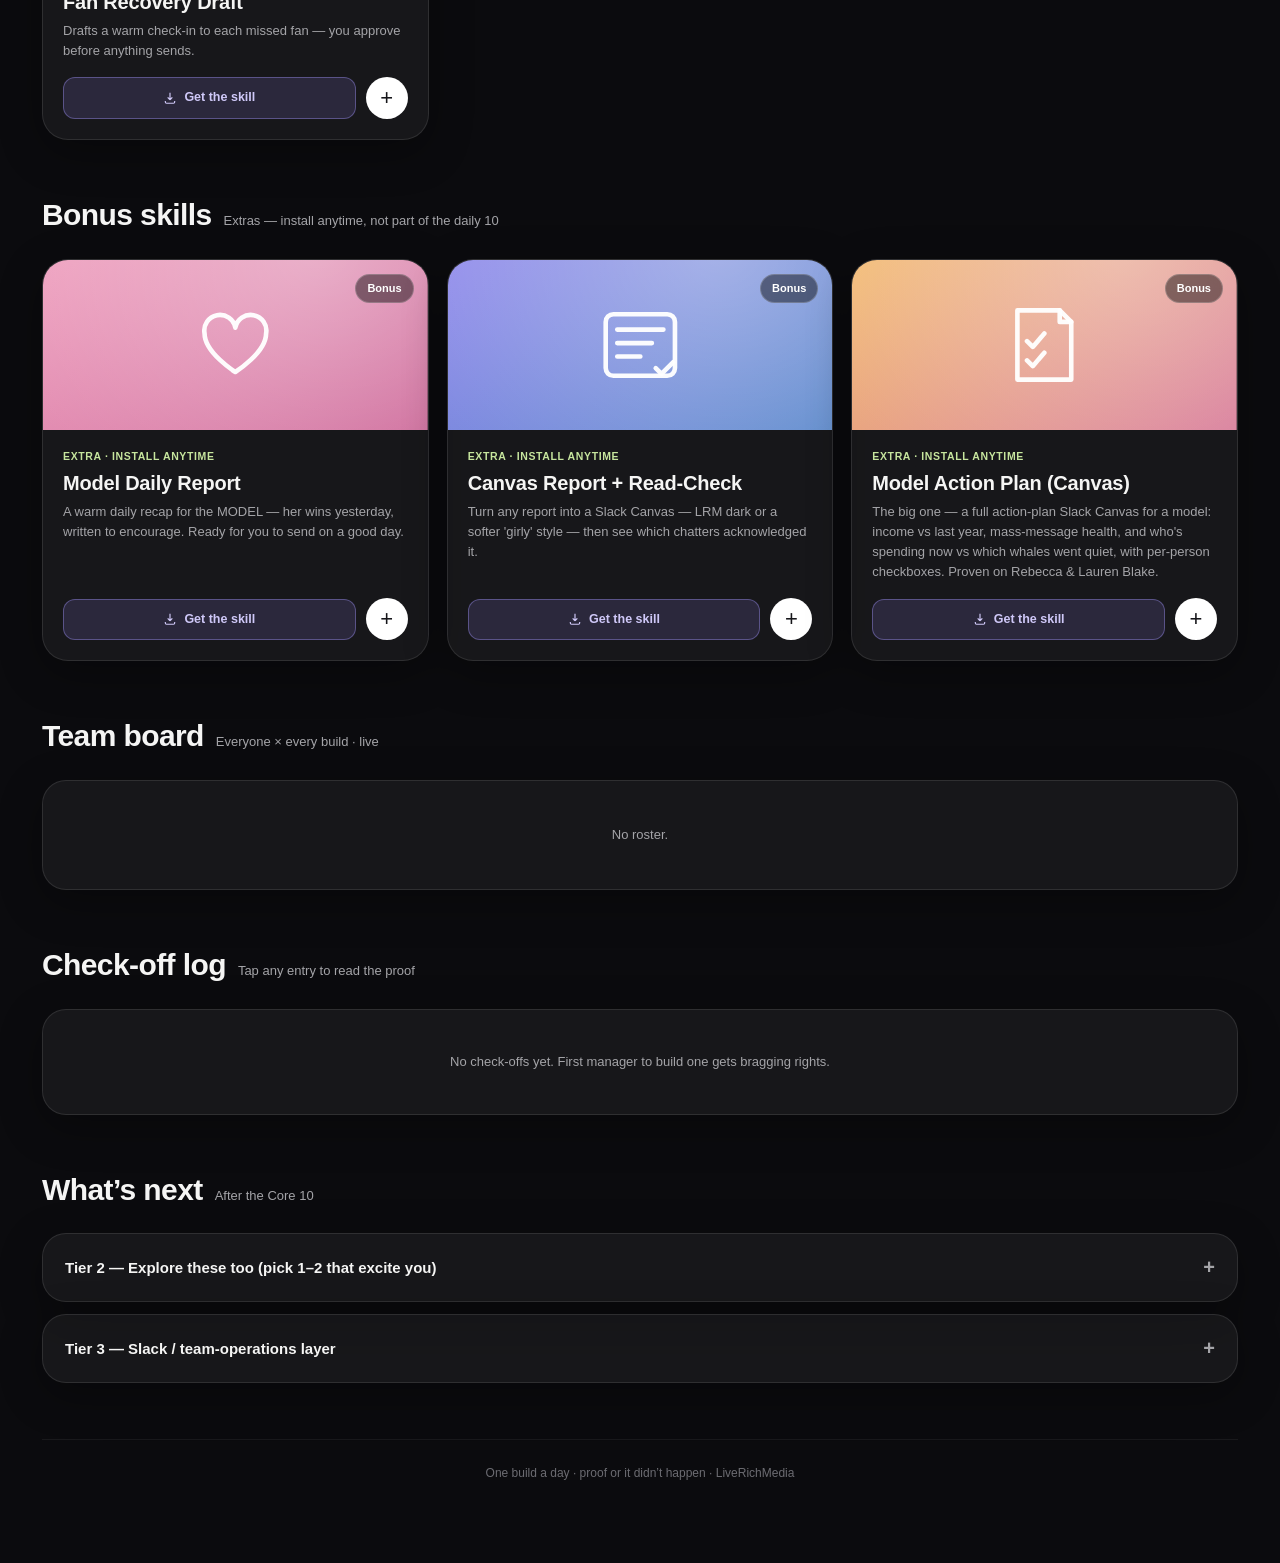
==== commit d9284724: "Add Chatter Grader manager guide page (roster IDs redacted, kept private) New chatter-grader.html: s" ====
--- a/index.html
+++ b/index.html
@@ -16,6 +16,7 @@
     <a class="nav-link" onclick="document.getElementById('how').scrollIntoView()">How it works</a>
     <a class="nav-link" onclick="document.getElementById('board').scrollIntoView()">Team board</a>
     <a class="nav-link" href="./editors.html">Editor board</a>
+    <a class="nav-link" href="./chatter-grader.html">Chatter Grader</a>
     <div class="who-pill" onclick="document.getElementById('pick').scrollIntoView()"><span class="dot" id="navDot" style="background:rgba(255,255,255,.1);color:#a4a4a8">?</span><span id="navWho">Pick your name</span><span class="chev">▼</span></div>
   </div>
 </div>
